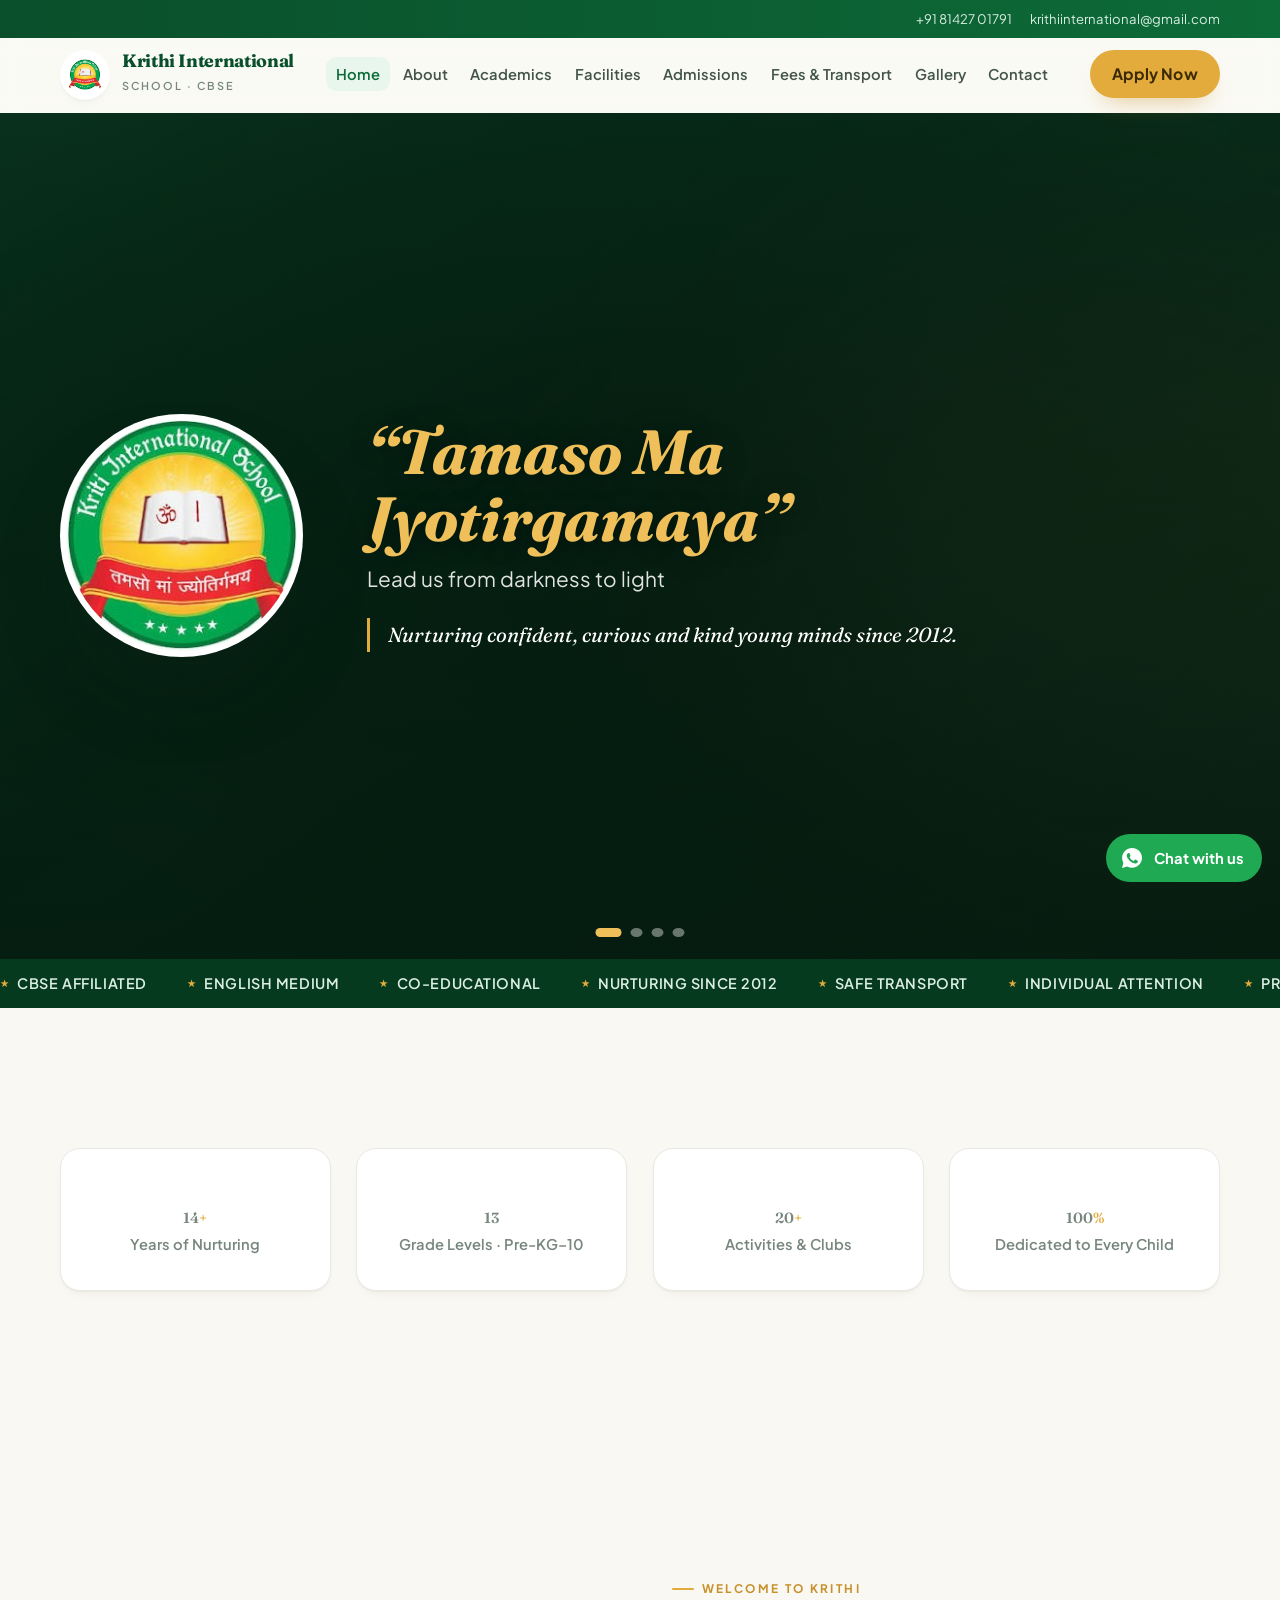
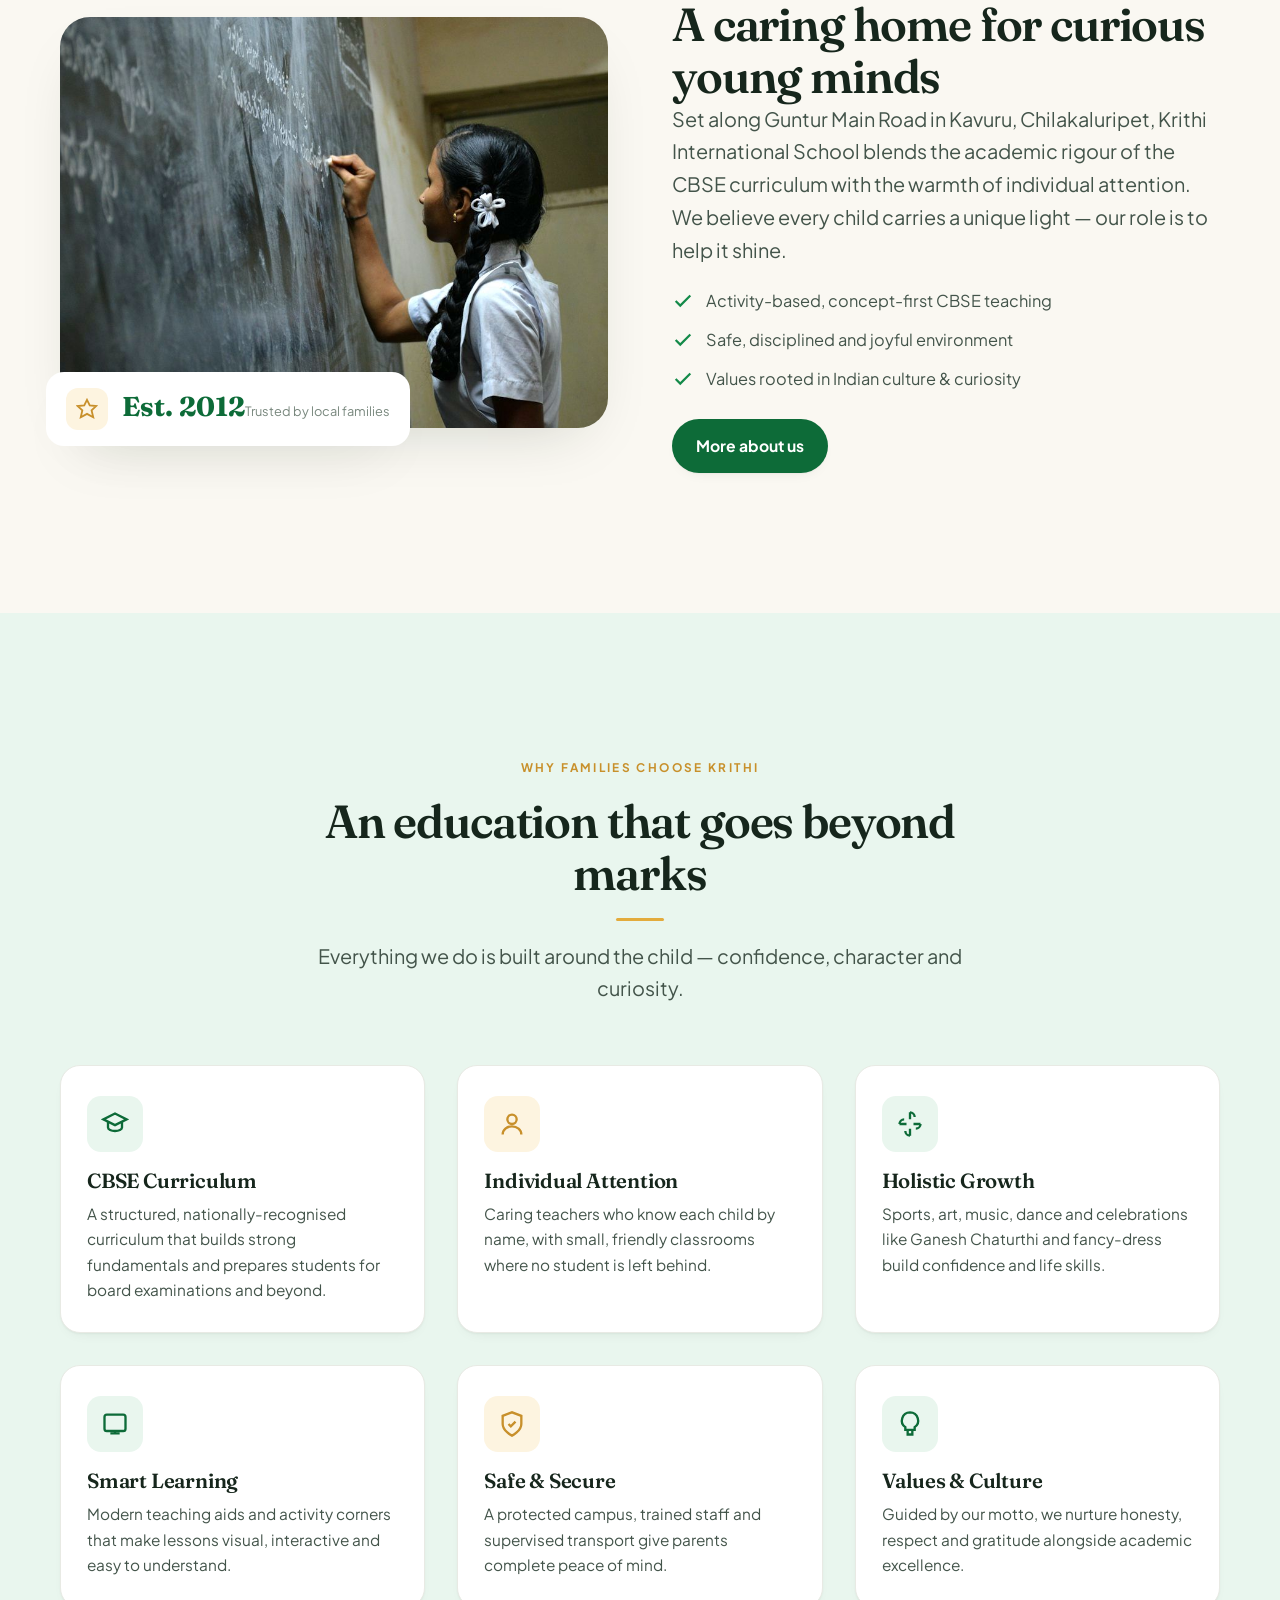
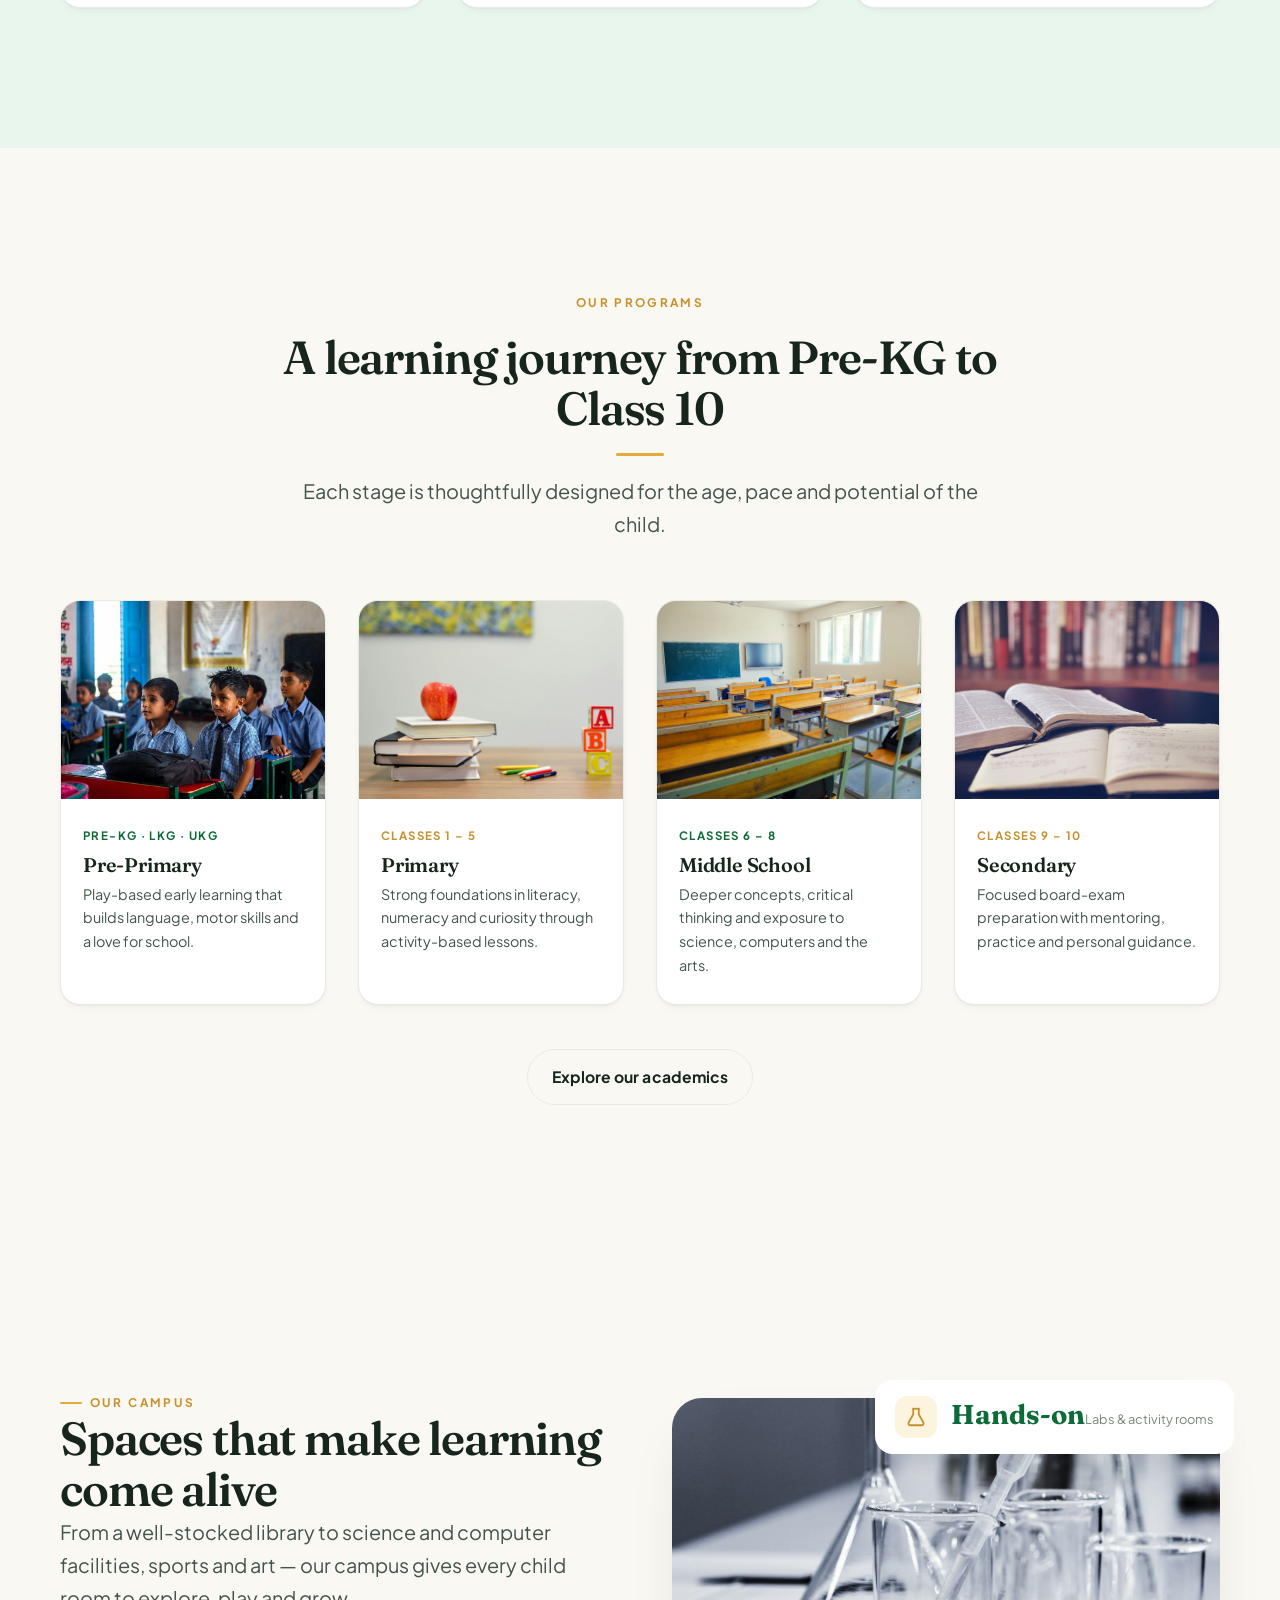
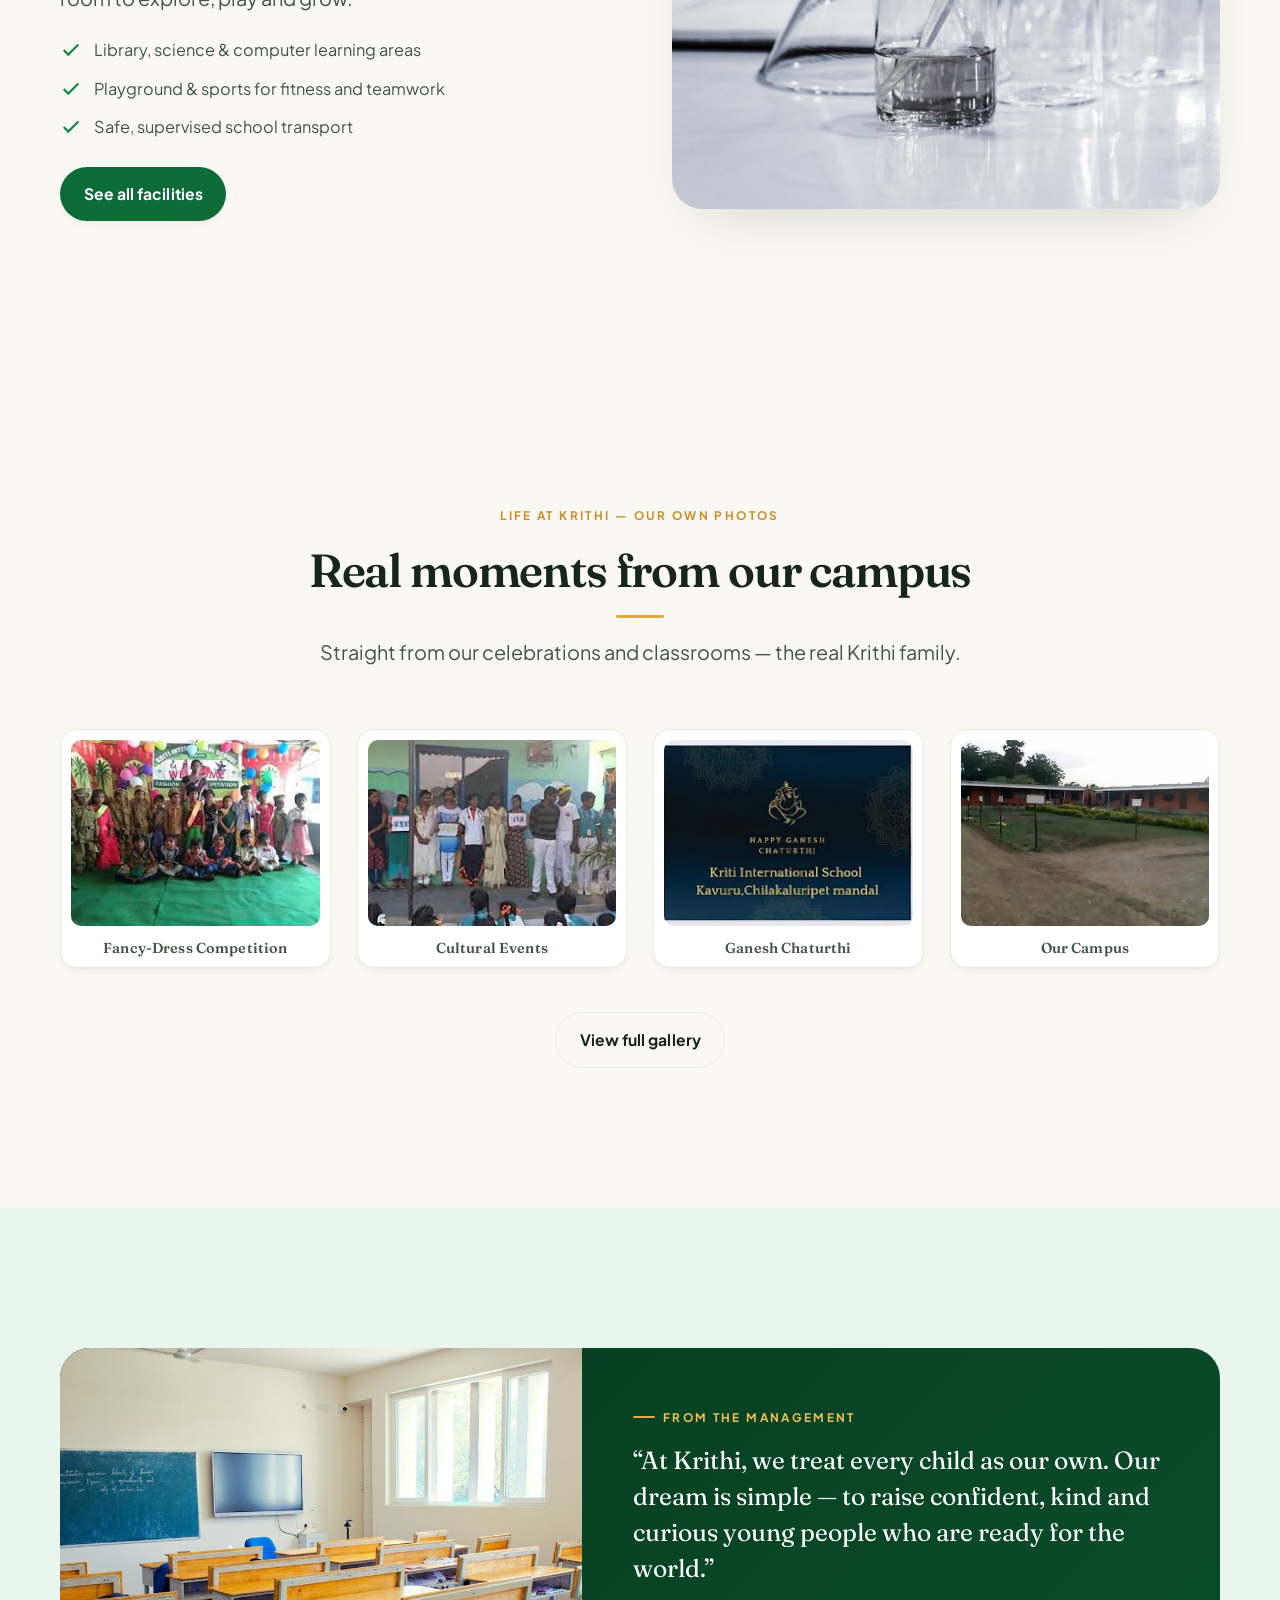
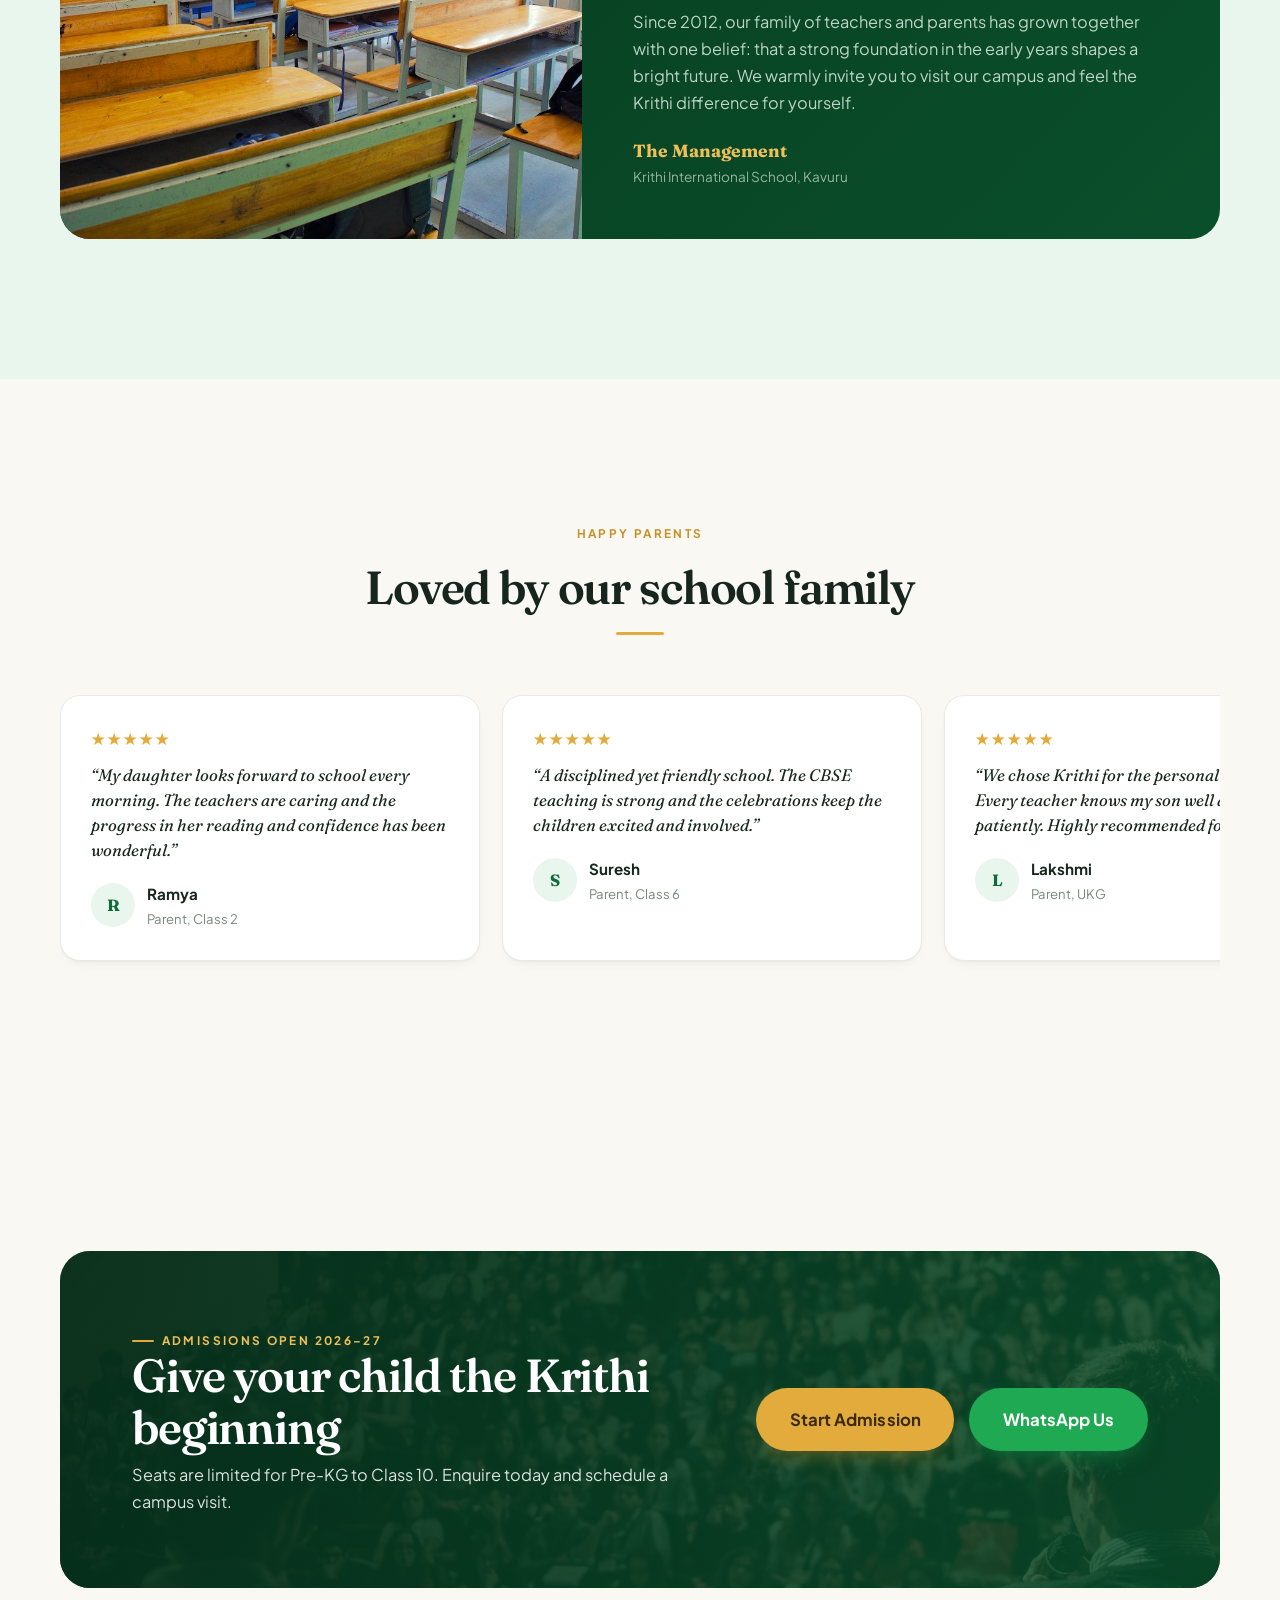
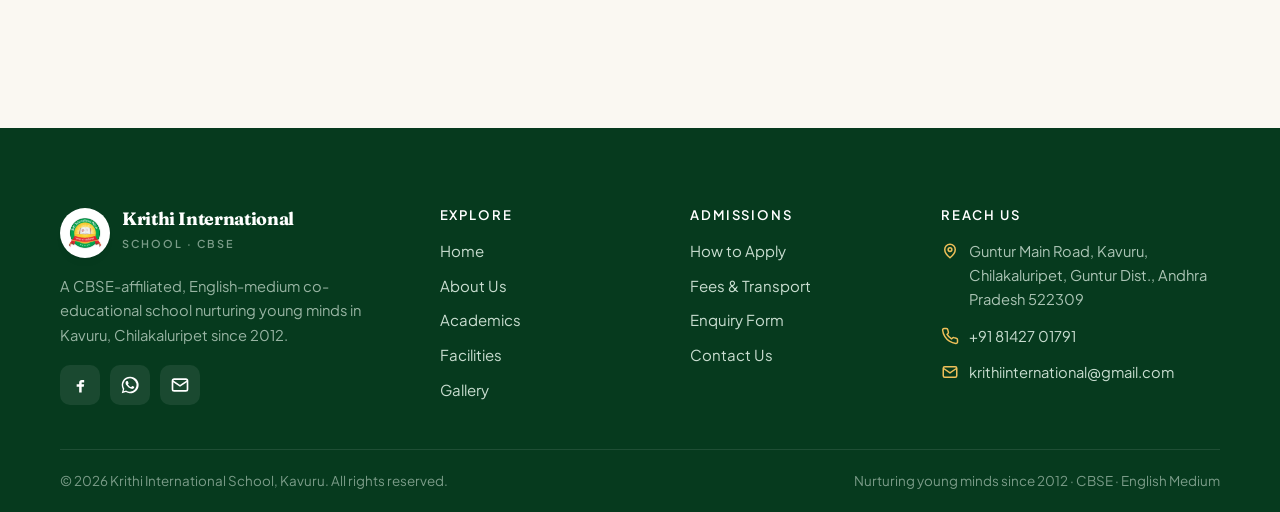
==== index.html @ badfaa2f "Slide 1 brand layout (logo left + motto + quote); fix book motto, slide 4 - Slide 1 is now a real re" ====
<!doctype html>
<html lang="en">
<head>
<meta charset="utf-8">
<meta name="viewport" content="width=device-width, initial-scale=1">
<title>Krithi International School | CBSE School in Chilakaluripet, Guntur</title>
<meta name="description" content="Krithi International School, Kavuru, Chilakaluripet — a CBSE-affiliated, English-medium co-educational school in Guntur district, Andhra Pradesh. Nurturing young minds since 2012. Admissions open.">
<meta name="theme-color" content="#0d6b38">
<meta property="og:title" content="Krithi International School — CBSE School, Chilakaluripet">
<meta property="og:description" content="English-medium, co-educational CBSE school nurturing young minds since 2012. Admissions open for Pre-KG to Class 10.">
<meta property="og:type" content="website">
<link rel="icon" href="assets/img/real/logo.jpg">
<link rel="apple-touch-icon" href="assets/img/real/logo.jpg">
<link rel="preconnect" href="https://fonts.googleapis.com">
<link rel="preconnect" href="https://fonts.gstatic.com" crossorigin>
<link href="https://fonts.googleapis.com/css2?family=Fraunces:ital,opsz,wght@0,9..144,400..700;1,9..144,400..600&family=Plus+Jakarta+Sans:wght@400;500;600;700;800&display=swap" rel="stylesheet">
<link rel="stylesheet" href="assets/css/style.css">
</head>
<body>

<!-- ===== Announcement bar ===== -->
<div class="topbar">
  <div class="container">
    <div class="ticker"><div class="ticker__track">
      <span><b>Admissions Open 2026–27</b> — Pre-KG to Class 10 · Limited seats</span>
      <span>Guntur Main Road, Kavuru, Chilakaluripet, Guntur District, A.P.</span>
      <span><b>CBSE Affiliated</b> · English Medium · Co-educational</span>
      <span>Nurturing young minds since 2012</span>
    </div></div>
    <div class="topbar__contact">
      <a href="tel:+918142701791">+91 81427 01791</a>
      <a href="mailto:krithiinternational@gmail.com">krithiinternational@gmail.com</a>
    </div>
  </div>
</div>

<!-- ===== Header ===== -->
<header class="site-header">
  <nav class="nav container" aria-label="Main">
    <a class="brand" href="index.html">
      <img src="assets/img/real/logo.jpg" alt="Krithi International School logo" width="50" height="50">
      <span class="brand__text">
        <strong>Krithi International</strong>
        <span>School · CBSE</span>
      </span>
    </a>
    <ul class="nav__links">
      <li><a href="index.html" class="active">Home</a></li>
      <li><a href="pages/about.html">About</a></li>
      <li><a href="pages/academics.html">Academics</a></li>
      <li><a href="pages/facilities.html">Facilities</a></li>
      <li><a href="pages/admissions.html">Admissions</a></li>
      <li><a href="pages/fees-transport.html">Fees &amp; Transport</a></li>
      <li><a href="pages/gallery.html">Gallery</a></li>
      <li><a href="pages/contact.html">Contact</a></li>
    </ul>
    <div class="nav__cta">
      <a class="btn btn--gold btn--enquire-desktop" href="pages/admissions.html">Apply Now</a>
      <button class="nav__toggle" aria-label="Open menu" aria-expanded="false"><span></span></button>
    </div>
  </nav>
  <div class="nav-backdrop"></div>
</header>

<!-- ===== Hero (dynamic sliding photo background) ===== -->
<section class="hero5">
  <div class="hero5__slides" aria-hidden="true">
    <div class="hero__slide is-active" style="background-image:url('assets/img/stock/slide-logo.jpg')"></div>
    <div class="hero__slide" style="background-image:url('assets/img/stock/class-session.jpg')"></div>
    <div class="hero__slide" style="background-image:url('assets/img/stock/book-logo.jpg')"></div>
    <div class="hero__slide" style="background-image:url('assets/img/stock/indian-primary-girl.jpg')"></div>
  </div>
  <div class="hero5__brand">
    <div class="container hero5__brandinner">
      <img class="hero5__brandlogo" src="assets/img/real/logo-square.jpg" alt="Krithi International School logo">
      <div class="hero5__brandtext">
        <b>“Tamaso Ma Jyotirgamaya”</b>
        <span>Lead us from darkness to light</span>
        <p>Nurturing confident, curious and kind young minds since 2012.</p>
      </div>
    </div>
  </div>
  <div class="container">
    <div class="hero5__inner">
      <div class="hero5__copy">
        <div class="hero5__lockup">
          <img class="hero5__logo" src="assets/img/real/logo.jpg" alt="Krithi International School logo" width="52" height="52">
          <div class="hero5__lockup-txt">
            <b>“Tamaso Ma Jyotirgamaya”</b>
            <span>Lead us from darkness to light</span>
          </div>
        </div>
        <h1>Where every child learns to <em>shine</em></h1>
        <p class="lead2">A nurturing, values-driven CBSE school for the young learners of Chilakaluripet &amp; Guntur — from Pre-KG to Class 10.</p>
        <div class="btn-row">
          <a class="btn btn--gold btn--lg" href="pages/admissions.html">Apply for Admission</a>
          <a class="btn btn--wa btn--lg" href="https://wa.me/918142701791?text=Hello%20Krithi%20International%20School%2C%20I%20would%20like%20admission%20details." target="_blank" rel="noopener">WhatsApp Us</a>
        </div>
        <div class="hero2__chips">
          <span>Pre-KG to Class 10</span>
          <span>Safe Transport</span>
          <span>Individual Attention</span>
        </div>
      </div>
    </div>
  </div>
  <div class="hero__dots" aria-hidden="true"></div>
</section>

<!-- ===== Highlights marquee ===== -->
<div class="marquee" aria-hidden="true">
  <div class="marquee__track">
    <span><span class="star">★</span> CBSE Affiliated</span>
    <span><span class="star">★</span> English Medium</span>
    <span><span class="star">★</span> Co-educational</span>
    <span><span class="star">★</span> Nurturing Since 2012</span>
    <span><span class="star">★</span> Safe Transport</span>
    <span><span class="star">★</span> Individual Attention</span>
    <span><span class="star">★</span> Pre-KG to Class 10</span>
    <span><span class="star">★</span> CBSE Affiliated</span>
    <span><span class="star">★</span> English Medium</span>
    <span><span class="star">★</span> Co-educational</span>
    <span><span class="star">★</span> Nurturing Since 2012</span>
    <span><span class="star">★</span> Safe Transport</span>
    <span><span class="star">★</span> Individual Attention</span>
    <span><span class="star">★</span> Pre-KG to Class 10</span>
  </div>
</div>

<!-- ===== Stats ===== -->
<section class="section section--tight bg-cream">
  <div class="container">
    <div class="stats">
      <div class="stat reveal"><b><span data-count="14">0</span><span class="suffix">+</span></b><span>Years of Nurturing</span></div>
      <div class="stat reveal d1"><b><span data-count="13">0</span></b><span>Grade Levels · Pre-KG–10</span></div>
      <div class="stat reveal d2"><b><span data-count="20">0</span><span class="suffix">+</span></b><span>Activities &amp; Clubs</span></div>
      <div class="stat reveal d3"><b><span data-count="100">0</span><span class="suffix">%</span></b><span>Dedicated to Every Child</span></div>
    </div>
  </div>
</section>

<!-- ===== About preview ===== -->
<section class="section" id="about">
  <div class="container">
    <div class="split">
      <div class="split__media reveal">
        <img src="assets/img/stock/kid-learning.jpg" alt="A young student focused on learning at Krithi International School" loading="lazy">
        <div class="split__badge bl">
          <div class="ico"><svg viewBox="0 0 24 24" fill="none" stroke="currentColor" stroke-width="2" width="22" height="22"><path d="m12 2 3 6 7 .8-5 4.7L18.8 21 12 17.3 5.2 21 6.9 13.5l-5-4.7L9 8z"/></svg></div>
          <div><b>Est. 2012</b><span>Trusted by local families</span></div>
        </div>
      </div>
      <div class="split__content reveal d1">
        <span class="eyebrow">Welcome to Krithi</span>
        <h2>A caring home for curious young minds</h2>
        <p class="lead">Set along Guntur Main Road in Kavuru, Chilakaluripet, Krithi International School blends the academic rigour of the CBSE curriculum with the warmth of individual attention. We believe every child carries a unique light — our role is to help it shine.</p>
        <ul class="tick-list">
          <li><svg viewBox="0 0 24 24" fill="none" stroke="currentColor" stroke-width="2.4"><path d="m20 6-11 11-5-5"/></svg> Activity-based, concept-first CBSE teaching</li>
          <li><svg viewBox="0 0 24 24" fill="none" stroke="currentColor" stroke-width="2.4"><path d="m20 6-11 11-5-5"/></svg> Safe, disciplined and joyful environment</li>
          <li><svg viewBox="0 0 24 24" fill="none" stroke="currentColor" stroke-width="2.4"><path d="m20 6-11 11-5-5"/></svg> Values rooted in Indian culture &amp; curiosity</li>
        </ul>
        <div class="btn-row mt-m"><a class="btn" href="pages/about.html">More about us</a></div>
      </div>
    </div>
  </div>
</section>

<!-- ===== Why Krithi (features) ===== -->
<section class="section bg-green-soft">
  <div class="container">
    <div class="section-head center reveal">
      <span class="eyebrow">Why Families Choose Krithi</span>
      <h2>An education that goes beyond marks</h2>
      <p class="lead">Everything we do is built around the child — confidence, character and curiosity.</p>
    </div>
    <div class="grid features">
      <article class="feature reveal">
        <div class="feature__icon"><svg viewBox="0 0 24 24" fill="none" stroke="currentColor" stroke-width="2"><path d="M12 3 2 8l10 5 10-5-10-5z"/><path d="M6 10v5c0 1.7 2.7 3 6 3s6-1.3 6-3v-5"/></svg></div>
        <h3>CBSE Curriculum</h3>
        <p>A structured, nationally-recognised curriculum that builds strong fundamentals and prepares students for board examinations and beyond.</p>
      </article>
      <article class="feature reveal d1">
        <div class="feature__icon"><svg viewBox="0 0 24 24" fill="none" stroke="currentColor" stroke-width="2"><circle cx="12" cy="8" r="4"/><path d="M4 21c0-4 3.6-7 8-7s8 3 8 7"/></svg></div>
        <h3>Individual Attention</h3>
        <p>Caring teachers who know each child by name, with small, friendly classrooms where no student is left behind.</p>
      </article>
      <article class="feature reveal d2">
        <div class="feature__icon"><svg viewBox="0 0 24 24" fill="none" stroke="currentColor" stroke-width="2"><path d="M12 2v6M12 2a4 4 0 014 4M3 12h6M3 12a4 4 0 014-4M21 12h-6M21 12a4 4 0 01-4 4M12 22v-6M12 22a4 4 0 01-4-4"/></svg></div>
        <h3>Holistic Growth</h3>
        <p>Sports, art, music, dance and celebrations like Ganesh Chaturthi and fancy-dress build confidence and life skills.</p>
      </article>
      <article class="feature reveal">
        <div class="feature__icon"><svg viewBox="0 0 24 24" fill="none" stroke="currentColor" stroke-width="2"><rect x="3" y="4" width="18" height="14" rx="2"/><path d="M8 20h8M12 18v2"/></svg></div>
        <h3>Smart Learning</h3>
        <p>Modern teaching aids and activity corners that make lessons visual, interactive and easy to understand.</p>
      </article>
      <article class="feature reveal d1">
        <div class="feature__icon"><svg viewBox="0 0 24 24" fill="none" stroke="currentColor" stroke-width="2"><path d="M12 22s8-4 8-10V5l-8-3-8 3v7c0 6 8 10 8 10z"/><path d="m9 12 2 2 4-4"/></svg></div>
        <h3>Safe &amp; Secure</h3>
        <p>A protected campus, trained staff and supervised transport give parents complete peace of mind.</p>
      </article>
      <article class="feature reveal d2">
        <div class="feature__icon"><svg viewBox="0 0 24 24" fill="none" stroke="currentColor" stroke-width="2"><path d="M12 2a7 7 0 00-4 12.7V17h8v-2.3A7 7 0 0012 2zM9 21h6M10 17v4M14 17v4"/></svg></div>
        <h3>Values &amp; Culture</h3>
        <p>Guided by our motto, we nurture honesty, respect and gratitude alongside academic excellence.</p>
      </article>
    </div>
  </div>
</section>

<!-- ===== Programs ===== -->
<section class="section">
  <div class="container">
    <div class="section-head center reveal">
      <span class="eyebrow">Our Programs</span>
      <h2>A learning journey from Pre-KG to Class 10</h2>
      <p class="lead">Each stage is thoughtfully designed for the age, pace and potential of the child.</p>
    </div>
    <div class="grid programs">
      <article class="program reveal">
        <div class="program__img"><img src="assets/img/stock/happy-child.jpg" alt="Young students of Krithi in uniform" loading="lazy"></div>
        <div class="program__body"><span class="program__tag">Pre-KG · LKG · UKG</span><h3>Pre-Primary</h3><p>Play-based early learning that builds language, motor skills and a love for school.</p></div>
      </article>
      <article class="program reveal d1">
        <div class="program__img"><img src="assets/img/stock/school-supplies.jpg" alt="Books, pencils and ABC blocks" loading="lazy"></div>
        <div class="program__body"><span class="program__tag">Classes 1 – 5</span><h3>Primary</h3><p>Strong foundations in literacy, numeracy and curiosity through activity-based lessons.</p></div>
      </article>
      <article class="program reveal d2">
        <div class="program__img"><img src="assets/img/stock/class-session.jpg" alt="Students in an engaged classroom" loading="lazy"></div>
        <div class="program__body"><span class="program__tag">Classes 6 – 8</span><h3>Middle School</h3><p>Deeper concepts, critical thinking and exposure to science, computers and the arts.</p></div>
      </article>
      <article class="program reveal d3">
        <div class="program__img"><img src="assets/img/stock/study.jpg" alt="Open books and study notes" loading="lazy"></div>
        <div class="program__body"><span class="program__tag">Classes 9 – 10</span><h3>Secondary</h3><p>Focused board-exam preparation with mentoring, practice and personal guidance.</p></div>
      </article>
    </div>
    <div class="center mt-l reveal"><a class="btn btn--ghost" href="pages/academics.html">Explore our academics</a></div>
  </div>
</section>

<!-- ===== Facilities split ===== -->
<section class="section bg-cream">
  <div class="container">
    <div class="split split--rev">
      <div class="split__media reveal">
        <img src="assets/img/stock/science.jpg" alt="Science laboratory glassware" loading="lazy">
        <div class="split__badge tr">
          <div class="ico"><svg viewBox="0 0 24 24" fill="none" stroke="currentColor" stroke-width="2" width="22" height="22"><path d="M9 3v6l-5 9a2 2 0 002 3h12a2 2 0 002-3l-5-9V3"/><path d="M8 3h8"/></svg></div>
          <div><b>Hands-on</b><span>Labs &amp; activity rooms</span></div>
        </div>
      </div>
      <div class="split__content reveal d1">
        <span class="eyebrow">Our Campus</span>
        <h2>Spaces that make learning come alive</h2>
        <p class="lead">From a well-stocked library to science and computer facilities, sports and art — our campus gives every child room to explore, play and grow.</p>
        <ul class="tick-list">
          <li><svg viewBox="0 0 24 24" fill="none" stroke="currentColor" stroke-width="2.4"><path d="m20 6-11 11-5-5"/></svg> Library, science &amp; computer learning areas</li>
          <li><svg viewBox="0 0 24 24" fill="none" stroke="currentColor" stroke-width="2.4"><path d="m20 6-11 11-5-5"/></svg> Playground &amp; sports for fitness and teamwork</li>
          <li><svg viewBox="0 0 24 24" fill="none" stroke="currentColor" stroke-width="2.4"><path d="m20 6-11 11-5-5"/></svg> Safe, supervised school transport</li>
        </ul>
        <div class="btn-row mt-m"><a class="btn" href="pages/facilities.html">See all facilities</a></div>
      </div>
    </div>
  </div>
</section>

<!-- ===== Gallery preview ===== -->
<section class="section" data-lightbox>
  <div class="container">
    <div class="section-head center reveal">
      <span class="eyebrow">Life at Krithi — Our Own Photos</span>
      <h2>Real moments from our campus</h2>
      <p class="lead">Straight from our celebrations and classrooms — the real Krithi family.</p>
    </div>
    <div class="memories reveal">
      <figure class="memory"><img src="assets/img/real/fancydress.jpg" alt="Fancy-dress and fashion competition at Krithi International School" loading="lazy"><figcaption>Fancy-Dress Competition</figcaption></figure>
      <figure class="memory"><img src="assets/img/real/stage.jpg" alt="Students on stage at a Krithi school event" loading="lazy"><figcaption>Cultural Events</figcaption></figure>
      <figure class="memory"><img src="assets/img/real/ganesh.jpg" alt="Ganesh Chaturthi celebration at Krithi" loading="lazy"><figcaption>Ganesh Chaturthi</figcaption></figure>
      <figure class="memory"><img src="assets/img/real/campus.jpg" alt="Krithi International School campus" loading="lazy"><figcaption>Our Campus</figcaption></figure>
    </div>
    <div class="center mt-l reveal"><a class="btn btn--ghost" href="pages/gallery.html">View full gallery</a></div>
  </div>
</section>

<!-- ===== Director message ===== -->
<section class="section bg-green-soft">
  <div class="container">
    <div class="message reveal">
      <div class="message__media"><img src="assets/img/stock/teacher.jpg" alt="A member of the Krithi teaching team" loading="lazy"></div>
      <div class="message__body">
        <span class="eyebrow">From the Management</span>
        <blockquote>“At Krithi, we treat every child as our own. Our dream is simple — to raise confident, kind and curious young people who are ready for the world.”</blockquote>
        <p>Since 2012, our family of teachers and parents has grown together with one belief: that a strong foundation in the early years shapes a bright future. We warmly invite you to visit our campus and feel the Krithi difference for yourself.</p>
        <div class="message__sign">
          <b>The Management</b>
          <span>Krithi International School, Kavuru</span>
        </div>
      </div>
    </div>
  </div>
</section>

<!-- ===== Testimonials (SAMPLE — replace with real parent reviews) ===== -->
<section class="section">
  <div class="container">
    <div class="section-head center reveal">
      <span class="eyebrow">Happy Parents</span>
      <h2>Loved by our school family</h2>
    </div>
    <div class="testi-track reveal">
      <article class="testi">
        <div class="testi__stars">★★★★★</div>
        <p>“My daughter looks forward to school every morning. The teachers are caring and the progress in her reading and confidence has been wonderful.”</p>
        <div class="testi__who"><div class="av">R</div><div><b>Ramya</b><span>Parent, Class 2</span></div></div>
      </article>
      <article class="testi">
        <div class="testi__stars">★★★★★</div>
        <p>“A disciplined yet friendly school. The CBSE teaching is strong and the celebrations keep the children excited and involved.”</p>
        <div class="testi__who"><div class="av">S</div><div><b>Suresh</b><span>Parent, Class 6</span></div></div>
      </article>
      <article class="testi">
        <div class="testi__stars">★★★★★</div>
        <p>“We chose Krithi for the personal attention. Every teacher knows my son well and guides him patiently. Highly recommended for little ones.”</p>
        <div class="testi__who"><div class="av">L</div><div><b>Lakshmi</b><span>Parent, UKG</span></div></div>
      </article>
    </div>
  </div>
</section>

<!-- ===== CTA band ===== -->
<section class="section">
  <div class="container">
    <div class="cta-band reveal">
      <img src="assets/img/stock/assembly.jpg" alt="School assembly" loading="lazy">
      <div class="cta-band__inner">
        <div>
          <span class="eyebrow" style="color:var(--gold-400)">Admissions Open 2026–27</span>
          <h2>Give your child the Krithi beginning</h2>
          <p>Seats are limited for Pre-KG to Class 10. Enquire today and schedule a campus visit.</p>
        </div>
        <div class="btn-row">
          <a class="btn btn--gold btn--lg" href="pages/admissions.html">Start Admission</a>
          <a class="btn btn--wa btn--lg" href="https://wa.me/918142701791?text=Hello%20Krithi%20International%20School%2C%20I%20would%20like%20admission%20details." target="_blank" rel="noopener">WhatsApp Us</a>
        </div>
      </div>
    </div>
  </div>
</section>

<!-- ===== Footer ===== -->
<footer class="footer">
  <div class="container">
    <div class="footer__grid">
      <div class="footer__brand">
        <a class="brand" href="index.html">
          <img src="assets/img/real/logo.jpg" alt="Krithi International School logo" width="50" height="50">
          <span class="brand__text"><strong>Krithi International</strong><span>School · CBSE</span></span>
        </a>
        <p>A CBSE-affiliated, English-medium co-educational school nurturing young minds in Kavuru, Chilakaluripet since 2012.</p>
        <div class="socials">
          <a href="https://www.facebook.com/" target="_blank" rel="noopener" aria-label="Facebook"><svg viewBox="0 0 24 24" fill="currentColor"><path d="M14 9h3V6h-3c-1.7 0-3 1.3-3 3v2H8v3h3v7h3v-7h2.5l.5-3H14V9z"/></svg></a>
          <a href="https://wa.me/918142701791" target="_blank" rel="noopener" aria-label="WhatsApp"><svg viewBox="0 0 24 24" fill="currentColor"><path d="M12 2a10 10 0 00-8.6 15l-1.3 4.8 5-1.3A10 10 0 1012 2zm0 18a8 8 0 01-4.3-1.2l-.3-.2-3 .8.8-2.9-.2-.3A8 8 0 1112 20zm4.6-5.9c-.3-.1-1.5-.7-1.7-.8-.2-.1-.4-.1-.6.1-.2.3-.6.8-.8 1-.1.1-.3.2-.5.1-.3-.1-1.1-.4-2-1.3-.8-.7-1.3-1.5-1.4-1.8-.2-.3 0-.4.1-.5l.4-.5c.1-.2.2-.3.2-.5s0-.4-.1-.5c-.1-.1-.6-1.4-.8-1.9-.2-.5-.4-.4-.6-.4h-.5c-.2 0-.5.1-.7.3-.3.3-.9.9-.9 2.1s.9 2.4 1 2.6c.1.2 1.8 2.8 4.4 3.9.6.3 1.1.4 1.5.5.6.2 1.2.2 1.6.1.5-.1 1.5-.6 1.7-1.2.2-.6.2-1.1.1-1.2-.1-.1-.2-.2-.5-.3z"/></svg></a>
          <a href="mailto:krithiinternational@gmail.com" aria-label="Email"><svg viewBox="0 0 24 24" fill="none" stroke="currentColor" stroke-width="2"><rect x="3" y="5" width="18" height="14" rx="2"/><path d="m3 7 9 6 9-6"/></svg></a>
        </div>
      </div>
      <div>
        <h4>Explore</h4>
        <div class="footer__links">
          <a href="index.html">Home</a>
          <a href="pages/about.html">About Us</a>
          <a href="pages/academics.html">Academics</a>
          <a href="pages/facilities.html">Facilities</a>
          <a href="pages/gallery.html">Gallery</a>
        </div>
      </div>
      <div>
        <h4>Admissions</h4>
        <div class="footer__links">
          <a href="pages/admissions.html">How to Apply</a>
          <a href="pages/fees-transport.html">Fees &amp; Transport</a>
          <a href="pages/admissions.html#enquiry">Enquiry Form</a>
          <a href="pages/contact.html">Contact Us</a>
        </div>
      </div>
      <div>
        <h4>Reach Us</h4>
        <ul class="footer__contact">
          <li><svg viewBox="0 0 24 24" fill="none" stroke="currentColor" stroke-width="2"><path d="M12 21s-7-5.5-7-11a7 7 0 0114 0c0 5.5-7 11-7 11z"/><circle cx="12" cy="10" r="2.5"/></svg> Guntur Main Road, Kavuru, Chilakaluripet, Guntur Dist., Andhra Pradesh 522309</li>
          <li><svg viewBox="0 0 24 24" fill="none" stroke="currentColor" stroke-width="2"><path d="M22 16.9v3a2 2 0 01-2.2 2 19.8 19.8 0 01-8.6-3 19.5 19.5 0 01-6-6 19.8 19.8 0 01-3-8.6A2 2 0 014.1 2h3a2 2 0 012 1.7c.1 1 .4 1.9.7 2.8a2 2 0 01-.5 2.1L8.1 9.9a16 16 0 006 6l1.3-1.3a2 2 0 012.1-.4c.9.3 1.8.6 2.8.7a2 2 0 011.7 2z"/></svg> <a href="tel:+918142701791">+91 81427 01791</a></li>
          <li><svg viewBox="0 0 24 24" fill="none" stroke="currentColor" stroke-width="2"><rect x="3" y="5" width="18" height="14" rx="2"/><path d="m3 7 9 6 9-6"/></svg> <a href="mailto:krithiinternational@gmail.com">krithiinternational@gmail.com</a></li>
        </ul>
      </div>
    </div>
    <div class="footer__bottom">
      <span>© <span id="year">2026</span> Krithi International School, Kavuru. All rights reserved.</span>
      <span>Nurturing young minds since 2012 · CBSE · English Medium</span>
    </div>
  </div>
</footer>

<!-- Floating WhatsApp -->
<a class="fab" href="https://wa.me/918142701791?text=Hello%20Krithi%20International%20School%2C%20I%20would%20like%20admission%20details." target="_blank" rel="noopener" aria-label="Chat on WhatsApp">
  <svg viewBox="0 0 24 24" fill="currentColor"><path d="M12.04 2c-5.5 0-9.96 4.46-9.96 9.96 0 1.76.46 3.45 1.33 4.95L2 22l5.25-1.38c1.45.79 3.08 1.21 4.79 1.21 5.5 0 9.96-4.46 9.96-9.96S17.54 2 12.04 2zm5.8 14.06c-.24.68-1.42 1.3-1.95 1.34-.5.05-.98.23-3.3-.69-2.78-1.1-4.55-3.95-4.69-4.14-.14-.18-1.13-1.5-1.13-2.86 0-1.36.71-2.03.97-2.31.24-.26.53-.32.71-.32.18 0 .35 0 .51.01.16.01.38-.06.6.46.24.56.79 1.93.86 2.07.07.14.11.3.02.48-.09.18-.14.3-.27.46-.14.16-.29.36-.41.48-.14.14-.28.29-.12.56.16.27.72 1.18 1.54 1.91 1.06.95 1.95 1.24 2.22 1.38.27.14.43.12.59-.07.16-.18.68-.79.86-1.06.18-.27.36-.23.6-.14.24.09 1.55.73 1.82.86.27.14.45.21.51.32.07.11.07.64-.17 1.32z"/></svg>
  <span class="fab__label">Chat with us</span>
</a>

<!-- Lightbox -->
<div class="lightbox" id="lightbox">
  <button class="lightbox__close" aria-label="Close">&times;</button>
  <button class="lightbox__nav prev" aria-label="Previous">&#8249;</button>
  <img src="" alt="Gallery image enlarged">
  <button class="lightbox__nav next" aria-label="Next">&#8250;</button>
</div>

<script src="assets/js/main.js" defer></script>
</body>
</html>
---- assets/css/style.css ----
/* ============================================================
   Krithi International School — Design System
   Premium, warm, trustworthy. Brand: green / gold / red.
   ============================================================ */

/* ---------- Design Tokens ---------- */
:root {
  /* Brand */
  --green-900: #063a1e;
  --green-800: #0a4f2b;
  --green-700: #0d6b38;   /* primary */
  --green-600: #138a49;
  --green-500: #1aa85b;
  --green-050: #e9f6ee;

  --gold-600: #c8902b;
  --gold-500: #e3ab3c;    /* accent */
  --gold-400: #efc05a;
  --gold-050: #fdf4e0;

  --red-600:  #c62f27;
  --red-500:  #e03b30;

  /* Neutrals */
  --ink:      #152018;
  --ink-soft: #3c4a41;
  --muted:    #6a7a70;
  --line:     #e6e9e4;
  --cream:    #faf8f2;
  --paper:    #ffffff;
  --paper-2:  #f6f4ec;

  /* Effects */
  --shadow-sm: 0 1px 3px rgba(9, 40, 22, .06), 0 1px 2px rgba(9, 40, 22, .04);
  --shadow:    0 10px 30px -12px rgba(9, 40, 22, .18);
  --shadow-lg: 0 30px 60px -20px rgba(9, 40, 22, .28);
  --radius:    18px;
  --radius-sm: 12px;
  --radius-lg: 28px;
  --maxw: 1200px;
  --gutter: clamp(16px, 4vw, 40px);

  --serif: "Fraunces", Georgia, "Times New Roman", serif;
  --sans: "Plus Jakarta Sans", system-ui, -apple-system, Segoe UI, Roboto, sans-serif;
}

/* ---------- Reset ---------- */
*, *::before, *::after { box-sizing: border-box; }
* { margin: 0; }
html { scroll-behavior: smooth; -webkit-text-size-adjust: 100%; }
body {
  font-family: var(--sans);
  color: var(--ink);
  background: var(--cream);
  line-height: 1.65;
  font-size: 1.02rem;
  -webkit-font-smoothing: antialiased;
  overflow-x: hidden;
}
img, svg, video { display: block; max-width: 100%; height: auto; }
a { color: inherit; text-decoration: none; }
ul { list-style: none; padding: 0; }
button { font-family: inherit; cursor: pointer; border: none; background: none; }
input, textarea, select { font-family: inherit; font-size: 1rem; }

h1, h2, h3, h4 { font-family: var(--serif); font-weight: 600; line-height: 1.12; letter-spacing: -.01em; color: var(--ink); }
h1 { font-size: clamp(2.3rem, 5.2vw, 4rem); }
h2 { font-size: clamp(1.9rem, 4vw, 2.9rem); }
h3 { font-size: clamp(1.25rem, 2.3vw, 1.6rem); }
p  { color: var(--ink-soft); }

/* ---------- Layout helpers ---------- */
.container { width: 100%; max-width: var(--maxw); margin-inline: auto; padding-inline: var(--gutter); }
.section { padding: clamp(56px, 9vw, 110px) 0; }
.section--tight { padding: clamp(40px, 6vw, 72px) 0; }
.center { text-align: center; }
.grid { display: grid; gap: clamp(18px, 3vw, 32px); }

.eyebrow {
  display: inline-flex; align-items: center; gap: .55em;
  font-family: var(--sans); font-weight: 700; font-size: .78rem;
  letter-spacing: .16em; text-transform: uppercase;
  color: var(--green-700);
}
.eyebrow::before { content: ""; width: 26px; height: 2px; background: var(--gold-500); border-radius: 2px; }
.center .eyebrow::before { display: none; }

.lead { font-size: clamp(1.05rem, 1.6vw, 1.22rem); color: var(--ink-soft); max-width: 60ch; }
.center .lead { margin-inline: auto; }
.section-head { max-width: 720px; margin-bottom: clamp(28px, 4vw, 52px); }
.center.section-head { margin-inline: auto; }
.section-head h2 { margin: .35em 0 .4em; }

.text-gold { color: var(--gold-600); }
.text-green { color: var(--green-700); }
.serif-accent { font-family: var(--serif); font-style: italic; }

/* ---------- Buttons ---------- */
.btn {
  --_bg: var(--green-700); --_fg: #fff;
  display: inline-flex; align-items: center; justify-content: center; gap: .6em;
  padding: .9em 1.5em; border-radius: 999px;
  font-weight: 700; font-size: .98rem; letter-spacing: .01em;
  background: var(--_bg); color: var(--_fg);
  box-shadow: var(--shadow-sm);
  transition: transform .25s ease, box-shadow .25s ease, background .25s ease, color .25s;
  will-change: transform;
}
.btn:hover { transform: translateY(-3px); box-shadow: var(--shadow); }
.btn:active { transform: translateY(-1px); }
.btn--gold { --_bg: var(--gold-500); --_fg: #3a2a06; }
.btn--gold:hover { --_bg: var(--gold-400); }
.btn--ghost { --_bg: transparent; --_fg: var(--ink); border: 1.5px solid var(--line); box-shadow: none; }
.btn--ghost:hover { border-color: var(--green-600); color: var(--green-700); }
.btn--white { --_bg: #fff; --_fg: var(--green-800); }
.btn--wa { --_bg: #1ea952; --_fg: #fff; }
.btn--wa:hover { --_bg: #19963f; }
.btn--lg { padding: 1.05em 1.9em; font-size: 1.05rem; }
.btn-row { display: flex; flex-wrap: wrap; gap: 14px; }
.center .btn-row { justify-content: center; }

/* ---------- Top announcement bar ---------- */
.topbar {
  background: linear-gradient(90deg, var(--green-800), var(--green-700));
  color: #eafaf0; font-size: .86rem; overflow: hidden;
}
.topbar .container { display: flex; align-items: center; gap: 18px; padding-block: 8px; }
.ticker { flex: 1; overflow: hidden; white-space: nowrap; -webkit-mask-image: linear-gradient(90deg, transparent, #000 6%, #000 94%, transparent); mask-image: linear-gradient(90deg, transparent, #000 6%, #000 94%, transparent); }
.ticker__track { display: inline-flex; gap: 48px; padding-left: 100%; animation: ticker 26s linear infinite; }
.ticker__track span { display: inline-flex; align-items: center; gap: .5em; }
.ticker__track b { color: var(--gold-400); }
@keyframes ticker { to { transform: translateX(-100%); } }
.topbar__contact { display: flex; gap: 18px; white-space: nowrap; }
.topbar__contact a { display: inline-flex; align-items: center; gap: .4em; opacity: .92; }
.topbar__contact a:hover { color: var(--gold-400); }
@media (max-width: 760px) { .topbar__contact { display: none; } }

/* ---------- Header / Nav ---------- */
.site-header { position: sticky; top: 0; z-index: 100; background: rgba(255,255,255,.92); backdrop-filter: blur(10px); border-bottom: 1px solid transparent; transition: box-shadow .3s, border-color .3s, background .3s; }
.site-header.scrolled { box-shadow: var(--shadow-sm); border-color: var(--line); }
.nav { display: flex; align-items: center; justify-content: space-between; gap: 20px; padding-block: 12px; }
.brand { display: flex; align-items: center; gap: 12px; }
.brand img { width: 50px; height: 50px; border-radius: 50%; object-fit: cover; box-shadow: var(--shadow-sm); background:#fff; }
.brand__text strong { display: block; font-family: var(--serif); font-size: 1.12rem; line-height: 1.05; color: var(--green-800); }
.brand__text span { font-size: .68rem; letter-spacing: .18em; text-transform: uppercase; color: var(--muted); font-weight: 600; }

.nav__links { display: flex; align-items: center; gap: 4px; }
.nav__links a { padding: .55em .85em; border-radius: 10px; font-weight: 600; font-size: .95rem; color: var(--ink-soft); transition: color .2s, background .2s; }
.nav__links a:hover, .nav__links a.active { color: var(--green-700); background: var(--green-050); }
.nav__cta { display: flex; align-items: center; gap: 10px; }
.nav__toggle { display: none; width: 44px; height: 44px; border-radius: 10px; border: 1px solid var(--line); align-items: center; justify-content: center; }
.nav__toggle span, .nav__toggle span::before, .nav__toggle span::after { content: ""; display: block; width: 20px; height: 2px; background: var(--ink); border-radius: 2px; position: relative; transition: .3s; }
.nav__toggle span::before { position: absolute; top: -6px; }
.nav__toggle span::after  { position: absolute; top: 6px; }
body.nav-open .nav__toggle span { background: transparent; }
body.nav-open .nav__toggle span::before { top: 0; transform: rotate(45deg); }
body.nav-open .nav__toggle span::after  { top: 0; transform: rotate(-45deg); }

@media (max-width: 980px) {
  .nav__toggle { display: inline-flex; }
  .nav__links {
    position: fixed; inset: 0 0 0 auto; width: min(82vw, 340px);
    flex-direction: column; align-items: stretch; gap: 2px;
    background: #fff; padding: 92px 22px 28px; box-shadow: var(--shadow-lg);
    transform: translateX(110%); transition: transform .35s cubic-bezier(.4,0,.1,1);
    z-index: 95; overflow-y: auto;
  }
  body.nav-open .nav__links { transform: translateX(0); }
  .nav__links a { padding: .85em 1em; font-size: 1.05rem; border-radius: 12px; }
  .nav__cta .btn--enquire-desktop { display: none; }
  .nav-backdrop { position: fixed; inset: 0; background: rgba(10,30,18,.4); opacity: 0; visibility: hidden; transition: .3s; z-index: 90; }
  body.nav-open .nav-backdrop { opacity: 1; visibility: visible; }
}

/* ---------- Hero ---------- */
.hero { position: relative; color: #fff; overflow: hidden; isolation: isolate; }
.hero__slides { position: absolute; inset: 0; z-index: -2; }
.hero__slide { position: absolute; inset: 0; background-size: cover; background-position: center; opacity: 0; transform: scale(1.08); transition: opacity 1.4s ease, transform 7s linear; }
.hero__slide.is-active { opacity: 1; transform: scale(1); }
.hero::after { content: ""; position: absolute; inset: 0; z-index: -1;
  background:
    linear-gradient(104deg, rgba(6,47,27,.92) 0%, rgba(8,62,35,.78) 42%, rgba(6,47,27,.42) 100%),
    linear-gradient(0deg, rgba(4,30,17,.55), rgba(4,30,17,0) 45%);
}
.hero__inner { display: grid; grid-template-columns: 1.15fr .85fr; gap: 48px; align-items: center; min-height: min(86vh, 760px); padding-block: clamp(48px, 8vw, 96px); }
.hero__badge { display: inline-flex; align-items: center; gap: .6em; padding: .5em 1em; border-radius: 999px; background: rgba(255,255,255,.12); border: 1px solid rgba(255,255,255,.22); font-size: .82rem; font-weight: 600; letter-spacing: .04em; backdrop-filter: blur(4px); margin-bottom: 22px; }
.hero__badge .dot { width: 8px; height: 8px; border-radius: 50%; background: var(--gold-400); box-shadow: 0 0 0 0 rgba(239,192,90,.6); animation: pulse 2.2s infinite; }
@keyframes pulse { 0%{box-shadow:0 0 0 0 rgba(239,192,90,.55);} 70%{box-shadow:0 0 0 12px rgba(239,192,90,0);} 100%{box-shadow:0 0 0 0 rgba(239,192,90,0);} }
.hero h1 { color: #fff; margin-bottom: 20px; }
.hero h1 em { font-style: italic; color: var(--gold-400); }
.hero__lead { color: rgba(255,255,255,.9); font-size: clamp(1.05rem, 1.7vw, 1.25rem); max-width: 54ch; margin-bottom: 30px; }
.hero__motto { margin-top: 26px; padding-left: 18px; border-left: 3px solid var(--gold-500); }
.hero__motto b { font-family: var(--serif); font-style: italic; font-size: 1.15rem; color: #fff; }
.hero__motto span { display: block; font-size: .85rem; color: rgba(255,255,255,.72); letter-spacing: .02em; }

.hero__card { background: rgba(255,255,255,.1); border: 1px solid rgba(255,255,255,.2); border-radius: var(--radius-lg); padding: 26px; backdrop-filter: blur(10px); box-shadow: var(--shadow-lg); }
.hero__card h3 { color: #fff; font-size: 1.2rem; margin-bottom: 4px; }
.hero__card p { color: rgba(255,255,255,.78); font-size: .92rem; margin-bottom: 18px; }
.hero__facts { display: grid; grid-template-columns: 1fr 1fr; gap: 14px; }
.hero__fact { background: rgba(255,255,255,.08); border-radius: var(--radius-sm); padding: 14px 16px; border: 1px solid rgba(255,255,255,.12); }
.hero__fact b { font-family: var(--serif); font-size: 1.7rem; color: var(--gold-400); display: block; line-height: 1; }
.hero__fact span { font-size: .8rem; color: rgba(255,255,255,.82); }
.hero__dots { position: absolute; bottom: 22px; left: 50%; transform: translateX(-50%); display: flex; gap: 9px; z-index: 2; }
.hero__dots button { width: 9px; height: 9px; border-radius: 50%; background: rgba(255,255,255,.4); transition: .3s; }
.hero__dots button.is-active { background: var(--gold-400); width: 26px; border-radius: 6px; }

@media (max-width: 900px) {
  .hero__inner { grid-template-columns: 1fr; gap: 30px; min-height: unset; }
  .hero__card { display: none; }
}

/* ---------- Trust strip ---------- */
.trust { background: var(--green-900); color: #dff3e6; }
.trust .container { display: flex; flex-wrap: wrap; gap: 18px 40px; justify-content: space-between; align-items: center; padding-block: 20px; }
.trust__item { display: flex; align-items: center; gap: 12px; font-size: .95rem; font-weight: 600; }
.trust__item svg { width: 26px; height: 26px; color: var(--gold-400); flex: none; }
.trust__item span small { display: block; font-weight: 400; font-size: .78rem; color: rgba(223,243,230,.6); }

/* ---------- Stats / counters ---------- */
.stats { display: grid; grid-template-columns: repeat(4, 1fr); gap: clamp(14px,2vw,26px); }
.stat { text-align: center; padding: 26px 14px; background: var(--paper); border: 1px solid var(--line); border-radius: var(--radius); box-shadow: var(--shadow-sm); transition: transform .3s, box-shadow .3s; }
.stat:hover { transform: translateY(-5px); box-shadow: var(--shadow); }
.stat b { font-family: var(--serif); font-size: clamp(2.1rem, 4vw, 3rem); color: var(--green-700); line-height: 1; display: block; }
.stat b .suffix { color: var(--gold-500); }
.stat span { font-size: .92rem; color: var(--muted); font-weight: 600; }
@media (max-width: 620px){ .stats{ grid-template-columns: 1fr 1fr; } }

/* ---------- Feature cards ---------- */
.features { grid-template-columns: repeat(3, 1fr); }
.feature { background: var(--paper); border: 1px solid var(--line); border-radius: var(--radius); padding: 30px 26px; box-shadow: var(--shadow-sm); transition: transform .3s, box-shadow .3s, border-color .3s; position: relative; overflow: hidden; }
.feature::before { content:""; position:absolute; left:0; top:0; height:4px; width:0; background: linear-gradient(90deg,var(--green-600),var(--gold-500)); transition: width .4s; }
.feature:hover { transform: translateY(-6px); box-shadow: var(--shadow); border-color: transparent; }
.feature:hover::before { width: 100%; }
.feature__icon { width: 56px; height: 56px; border-radius: 16px; display: grid; place-items: center; background: var(--green-050); color: var(--green-700); margin-bottom: 18px; }
.feature__icon svg { width: 28px; height: 28px; }
.feature h3 { margin-bottom: 8px; font-size: 1.28rem; }
.feature p { font-size: .96rem; }
@media (max-width: 860px){ .features{ grid-template-columns: 1fr; } }

/* ---------- Split / image+text ---------- */
.split { display: grid; grid-template-columns: 1fr 1fr; gap: clamp(28px, 5vw, 64px); align-items: center; }
.split--rev .split__media { order: 2; }
.split__media { position: relative; }
.split__media img { border-radius: var(--radius-lg); box-shadow: var(--shadow); width: 100%; aspect-ratio: 5/4; object-fit: cover; }
.split__badge { position: absolute; background: var(--paper); border-radius: var(--radius); box-shadow: var(--shadow); padding: 16px 20px; display: flex; align-items: center; gap: 14px; }
.split__badge.bl { left: -14px; bottom: -18px; }
.split__badge.tr { right: -14px; top: -18px; }
.split__badge b { font-family: var(--serif); font-size: 1.7rem; color: var(--green-700); line-height: 1; }
.split__badge span { font-size: .8rem; color: var(--muted); }
.split__badge .ico { width: 42px; height: 42px; border-radius: 12px; background: var(--gold-050); color: var(--gold-600); display: grid; place-items: center; }
.tick-list { margin-top: 22px; display: grid; gap: 12px; }
.tick-list li { display: flex; gap: 12px; align-items: flex-start; color: var(--ink-soft); }
.tick-list svg { width: 22px; height: 22px; color: var(--green-600); flex: none; margin-top: 2px; }
@media (max-width: 820px){
  .split{ grid-template-columns: 1fr; }
  .split--rev .split__media { order: 0; }
  .split__badge.bl{ left: 10px; bottom: 10px; } .split__badge.tr{ right: 10px; top: 10px; }
}

/* ---------- Programs ---------- */
.programs { grid-template-columns: repeat(4, 1fr); }
.program { border-radius: var(--radius); overflow: hidden; background: var(--paper); border: 1px solid var(--line); box-shadow: var(--shadow-sm); transition: transform .3s, box-shadow .3s; }
.program:hover { transform: translateY(-6px); box-shadow: var(--shadow); }
.program__img { aspect-ratio: 4/3; overflow: hidden; }
.program__img img { width: 100%; height: 100%; object-fit: cover; transition: transform .6s; }
.program:hover .program__img img { transform: scale(1.07); }
.program__body { padding: 20px 20px 24px; }
.program__tag { font-size: .72rem; font-weight: 700; letter-spacing: .12em; text-transform: uppercase; color: var(--gold-600); }
.program h3 { font-size: 1.22rem; margin: 6px 0 6px; }
.program p { font-size: .9rem; }
@media (max-width: 980px){ .programs{ grid-template-columns: 1fr 1fr; } }
@media (max-width: 520px){ .programs{ grid-template-columns: 1fr; } }

/* ---------- Gallery ---------- */
.gallery-grid { display: grid; grid-template-columns: repeat(4, 1fr); grid-auto-rows: 180px; gap: 14px; }
.gallery-grid figure { margin: 0; border-radius: var(--radius-sm); overflow: hidden; position: relative; cursor: pointer; box-shadow: var(--shadow-sm); }
.gallery-grid img { width: 100%; height: 100%; object-fit: cover; transition: transform .6s; }
.gallery-grid figure:hover img { transform: scale(1.08); }
.gallery-grid figcaption { position: absolute; inset: auto 0 0 0; padding: 26px 14px 12px; color: #fff; font-size: .85rem; font-weight: 600; background: linear-gradient(0deg, rgba(5,30,17,.82), transparent); opacity: 0; transition: opacity .3s; }
.gallery-grid figure:hover figcaption { opacity: 1; }
.gallery-grid .tall { grid-row: span 2; }
.gallery-grid .wide { grid-column: span 2; }
@media (max-width: 860px){ .gallery-grid{ grid-template-columns: repeat(2, 1fr); grid-auto-rows: 150px; } .gallery-grid .wide{ grid-column: span 2; } }

/* Lightbox */
.lightbox { position: fixed; inset: 0; background: rgba(5,20,12,.92); display: none; align-items: center; justify-content: center; z-index: 200; padding: 24px; opacity: 0; transition: opacity .3s; }
.lightbox.open { display: flex; opacity: 1; }
.lightbox img { max-width: min(92vw, 1040px); max-height: min(86vh, 780px); width: auto; height: auto; border-radius: 10px; box-shadow: var(--shadow-lg); }
.lightbox__close, .lightbox__nav { position: absolute; color: #fff; background: rgba(255,255,255,.12); border-radius: 50%; width: 52px; height: 52px; display: grid; place-items: center; font-size: 1.6rem; transition: background .2s; }
.lightbox__close:hover, .lightbox__nav:hover { background: rgba(255,255,255,.26); }
.lightbox__close { top: 20px; right: 20px; }
.lightbox__nav.prev { left: 16px; top: 50%; transform: translateY(-50%); }
.lightbox__nav.next { right: 16px; top: 50%; transform: translateY(-50%); }

/* ---------- Message / Director ---------- */
.message { background: linear-gradient(135deg, var(--green-900), var(--green-800)); color: #eaf7ee; border-radius: var(--radius-lg); overflow: hidden; display: grid; grid-template-columns: .9fr 1.1fr; }
.message__media img { width: 100%; height: 100%; object-fit: cover; min-height: 340px; }
.message__body { padding: clamp(28px, 4vw, 54px); }
.message__body .eyebrow { color: var(--gold-400); }
.message blockquote { font-family: var(--serif); font-size: clamp(1.2rem, 2vw, 1.55rem); line-height: 1.45; color: #fff; margin: 16px 0 22px; }
.message__body p { color: rgba(234,247,238,.8); }
.message__sign { margin-top: 20px; }
.message__sign b { font-family: var(--serif); color: var(--gold-400); font-size: 1.1rem; }
.message__sign span { display: block; font-size: .85rem; color: rgba(234,247,238,.62); }
@media (max-width: 820px){ .message{ grid-template-columns: 1fr; } .message__media img{ min-height: 240px; } }

/* ---------- Testimonials ---------- */
.testi-track { display: flex; gap: 22px; overflow-x: auto; scroll-snap-type: x mandatory; padding-bottom: 10px; scrollbar-width: none; }
.testi-track::-webkit-scrollbar { display: none; }
.testi { scroll-snap-align: center; flex: 0 0 min(420px, 84vw); background: var(--paper); border: 1px solid var(--line); border-radius: var(--radius); padding: 30px; box-shadow: var(--shadow-sm); }
.testi__stars { color: var(--gold-500); letter-spacing: 2px; margin-bottom: 10px; }
.testi p { font-size: 1.04rem; color: var(--ink); font-family: var(--serif); font-style: italic; line-height: 1.5; }
.testi__who { display: flex; align-items: center; gap: 12px; margin-top: 18px; }
.testi__who .av { width: 44px; height: 44px; border-radius: 50%; background: var(--green-050); color: var(--green-700); display: grid; place-items: center; font-weight: 700; font-family: var(--serif); }
.testi__who b { font-size: .95rem; } .testi__who span { font-size: .82rem; color: var(--muted); display: block; }

/* ---------- CTA band ---------- */
.cta-band { position: relative; color: #fff; border-radius: var(--radius-lg); overflow: hidden; isolation: isolate; }
.cta-band img { position: absolute; inset: 0; width: 100%; height: 100%; object-fit: cover; z-index: -2; }
.cta-band::after { content: ""; position: absolute; inset: 0; z-index: -1; background: linear-gradient(100deg, rgba(6,47,27,.95), rgba(10,79,43,.82)); }
.cta-band__inner { padding: clamp(36px, 6vw, 72px); display: grid; grid-template-columns: 1.4fr auto; gap: 30px; align-items: center; }
.cta-band h2 { color: #fff; } .cta-band p { color: rgba(255,255,255,.85); margin-top: 8px; }
@media (max-width: 760px){ .cta-band__inner{ grid-template-columns: 1fr; } }

/* ---------- Page hero (inner pages) ---------- */
.page-hero { position: relative; color: #fff; isolation: isolate; overflow: hidden; }
.page-hero img { position: absolute; inset: 0; width: 100%; height: 100%; object-fit: cover; z-index: -2; }
.page-hero::after { content:""; position: absolute; inset: 0; z-index: -1; background: linear-gradient(100deg, rgba(6,47,27,.92), rgba(8,62,35,.7)); }
.page-hero__inner { padding: clamp(54px, 9vw, 120px) 0 clamp(44px, 7vw, 84px); max-width: 760px; }
.page-hero h1 { color: #fff; margin: 14px 0 14px; }
.page-hero p { color: rgba(255,255,255,.88); font-size: 1.1rem; }
.crumbs { display: flex; gap: 8px; font-size: .85rem; color: rgba(255,255,255,.75); }
.crumbs a:hover { color: var(--gold-400); }
.crumbs span { opacity: .6; }

/* ---------- Content blocks ---------- */
.prose { max-width: 760px; }
.prose p { margin-bottom: 1.1em; }
.prose h3 { margin: 1.4em 0 .5em; }
.card-grid-3 { grid-template-columns: repeat(3,1fr); }
.card-grid-2 { grid-template-columns: repeat(2,1fr); }
@media (max-width: 860px){ .card-grid-3{ grid-template-columns:1fr; } .card-grid-2{ grid-template-columns:1fr; } }

.info-card { background: var(--paper); border: 1px solid var(--line); border-radius: var(--radius); padding: 26px; box-shadow: var(--shadow-sm); transition: transform .3s, box-shadow .3s; }
.info-card:hover { transform: translateY(-4px); box-shadow: var(--shadow); }
.info-card .feature__icon { margin-bottom: 14px; }
.info-card h3 { font-size: 1.18rem; margin-bottom: 6px; }
.info-card p { font-size: .94rem; }

/* Timeline (admissions steps) */
.steps { counter-reset: step; display: grid; gap: 18px; }
.step { display: grid; grid-template-columns: auto 1fr; gap: 18px; align-items: start; background: var(--paper); border: 1px solid var(--line); border-radius: var(--radius); padding: 22px 24px; box-shadow: var(--shadow-sm); }
.step__num { counter-increment: step; width: 46px; height: 46px; border-radius: 50%; background: var(--green-700); color: #fff; font-family: var(--serif); font-size: 1.2rem; display: grid; place-items: center; }
.step__num::before { content: counter(step); }
.step h3 { font-size: 1.12rem; margin-bottom: 4px; }
.step p { font-size: .94rem; }

/* Tables (fees) */
.table-wrap { overflow-x: auto; border: 1px solid var(--line); border-radius: var(--radius); box-shadow: var(--shadow-sm); background: var(--paper); }
table.fees { width: 100%; border-collapse: collapse; min-width: 520px; }
table.fees th, table.fees td { padding: 15px 20px; text-align: left; border-bottom: 1px solid var(--line); }
table.fees thead th { background: var(--green-700); color: #fff; font-size: .82rem; letter-spacing: .06em; text-transform: uppercase; }
table.fees tbody tr:nth-child(even) { background: var(--paper-2); }
table.fees td.amt { font-weight: 700; color: var(--green-800); font-family: var(--serif); }
.note { font-size: .86rem; color: var(--muted); margin-top: 14px; }

/* FAQ / accordion */
.faq { max-width: 820px; }
.faq__item { border: 1px solid var(--line); border-radius: var(--radius-sm); margin-bottom: 12px; background: var(--paper); overflow: hidden; }
.faq__q { width: 100%; text-align: left; padding: 18px 22px; font-weight: 700; font-size: 1.02rem; display: flex; justify-content: space-between; gap: 14px; align-items: center; color: var(--ink); }
.faq__q .pm { flex: none; width: 24px; height: 24px; position: relative; }
.faq__q .pm::before, .faq__q .pm::after { content:""; position: absolute; background: var(--green-600); border-radius: 2px; top: 50%; left: 50%; transform: translate(-50%,-50%); transition: .3s; }
.faq__q .pm::before { width: 14px; height: 2px; } .faq__q .pm::after { width: 2px; height: 14px; }
.faq__item.open .pm::after { transform: translate(-50%,-50%) scaleY(0); }
.faq__a { max-height: 0; overflow: hidden; transition: max-height .35s ease; }
.faq__a p { padding: 0 22px 18px; font-size: .96rem; }

/* ---------- Contact ---------- */
.contact-grid { display: grid; grid-template-columns: 1fr 1fr; gap: clamp(24px,4vw,48px); }
@media (max-width: 860px){ .contact-grid{ grid-template-columns:1fr; } }
.field { margin-bottom: 16px; }
.field label { display: block; font-size: .85rem; font-weight: 700; margin-bottom: 6px; color: var(--ink-soft); }
.field input, .field textarea, .field select {
  width: 100%; padding: .85em 1em; border: 1.5px solid var(--line); border-radius: 12px; background: var(--paper); color: var(--ink); transition: border-color .2s, box-shadow .2s;
}
.field input:focus, .field textarea:focus, .field select:focus { outline: none; border-color: var(--green-600); box-shadow: 0 0 0 4px var(--green-050); }
.field textarea { min-height: 120px; resize: vertical; }
.form-card { background: var(--paper); border: 1px solid var(--line); border-radius: var(--radius-lg); padding: clamp(24px,3vw,36px); box-shadow: var(--shadow); }
.contact-list { display: grid; gap: 16px; margin: 22px 0; }
.contact-list li { display: flex; gap: 14px; align-items: flex-start; }
.contact-list .ico { width: 46px; height: 46px; flex: none; border-radius: 12px; background: var(--green-050); color: var(--green-700); display: grid; place-items: center; }
.contact-list b { display: block; font-size: .95rem; } .contact-list span, .contact-list a { font-size: .95rem; color: var(--ink-soft); }
.contact-list a:hover { color: var(--green-700); }
.map-embed { border-radius: var(--radius); overflow: hidden; box-shadow: var(--shadow-sm); border: 1px solid var(--line); }
.map-embed iframe { width: 100%; height: 300px; border: 0; display: block; }

/* ---------- Footer ---------- */
.footer { background: var(--green-900); color: #c9ddd0; padding-top: clamp(48px, 7vw, 80px); }
.footer a { color: #c9ddd0; }
.footer a:hover { color: var(--gold-400); }
.footer__grid { display: grid; grid-template-columns: 1.6fr 1fr 1fr 1.3fr; gap: 36px; padding-bottom: 44px; }
.footer__brand .brand__text strong { color: #fff; } .footer__brand .brand__text span { color: rgba(201,221,208,.6); }
.footer__brand p { color: rgba(201,221,208,.75); font-size: .92rem; margin-top: 16px; max-width: 34ch; }
.footer h4 { color: #fff; font-family: var(--sans); font-size: .82rem; letter-spacing: .14em; text-transform: uppercase; margin-bottom: 16px; }
.footer__links { display: grid; gap: 10px; font-size: .94rem; }
.footer__contact li { display: flex; gap: 10px; font-size: .92rem; margin-bottom: 12px; color: rgba(201,221,208,.85); }
.footer__contact svg { width: 18px; height: 18px; color: var(--gold-400); flex: none; margin-top: 3px; }
.socials { display: flex; gap: 10px; margin-top: 18px; }
.socials a { width: 40px; height: 40px; border-radius: 10px; background: rgba(255,255,255,.08); display: grid; place-items: center; transition: background .2s, transform .2s; }
.socials a:hover { background: var(--green-600); transform: translateY(-3px); }
.socials svg { width: 20px; height: 20px; color: #fff; }
.footer__bottom { border-top: 1px solid rgba(255,255,255,.1); padding: 20px 0; display: flex; flex-wrap: wrap; gap: 10px; justify-content: space-between; font-size: .84rem; color: rgba(201,221,208,.6); }
@media (max-width: 860px){ .footer__grid{ grid-template-columns: 1fr 1fr; } }
@media (max-width: 520px){ .footer__grid{ grid-template-columns: 1fr; } }

/* ---------- Floating WhatsApp ---------- */
.fab { position: fixed; right: 18px; bottom: 18px; z-index: 120; display: inline-flex; align-items: center; gap: 10px; background: #1ea952; color: #fff; padding: 12px 18px 12px 14px; border-radius: 999px; font-weight: 700; box-shadow: var(--shadow-lg); transition: transform .3s; }
.fab:hover { transform: translateY(-3px) scale(1.03); }
.fab svg { width: 24px; height: 24px; }
.fab .fab__label { font-size: .92rem; }
@media (max-width: 520px){ .fab .fab__label { display: none; } .fab { padding: 14px; } }

/* ---------- Reveal animations ---------- */
.reveal { opacity: 0; transform: translateY(26px); transition: opacity .7s cubic-bezier(.2,.7,.2,1), transform .7s cubic-bezier(.2,.7,.2,1); }
.reveal.in { opacity: 1; transform: none; }
.reveal.d1 { transition-delay: .08s; } .reveal.d2 { transition-delay: .16s; } .reveal.d3 { transition-delay: .24s; } .reveal.d4 { transition-delay: .32s; }
@media (prefers-reduced-motion: reduce) {
  * { animation: none !important; transition: none !important; scroll-behavior: auto !important; }
  .reveal { opacity: 1; transform: none; }
  .hero__slide { opacity: 0; } .hero__slide.is-active { opacity: 1; }
}

/* ---------- Utilities ---------- */
.bg-cream { background: var(--cream); }
.bg-paper { background: var(--paper); }
.bg-green-soft { background: var(--green-050); }
.mt-s { margin-top: 14px; } .mt-m { margin-top: 26px; } .mt-l { margin-top: 44px; }
.divider-leaf { display: flex; align-items: center; justify-content: center; gap: 14px; color: var(--gold-500); margin: 6px 0 2px; }
.divider-leaf::before, .divider-leaf::after { content:""; height: 1px; width: 44px; background: var(--line); }

/* ============================================================
   v2 VISUAL REFRESH — premium + playful + colourful + visual
   (appended overrides; cascade wins over earlier rules)
   ============================================================ */
:root{
  --sky:#1f9ed4; --sky-050:#e8f6fc;
  --coral:#ff6a45; --coral-050:#fff0ec;
  --violet:#7c5cff; --violet-050:#efebff;
  --radius:22px; --radius-sm:14px; --radius-lg:34px;
  --shadow: 0 16px 40px -18px rgba(9,40,22,.22);
  --shadow-lg: 0 40px 80px -24px rgba(9,40,22,.34);
}

/* ---- Playful pill eyebrow ---- */
.eyebrow{
  background: rgba(13,107,56,.08); color: var(--green-700);
  padding: .5em 1em; border-radius: 999px; font-size: .74rem;
}
.eyebrow::before{ display:none; }
.hero .eyebrow, .page-hero .eyebrow, .cta-band .eyebrow, .message .eyebrow,
.hero__badge{ background: rgba(255,255,255,.16); color: var(--gold-400); }

/* ---- Heading underline accent (centered heads) ---- */
.section-head.center h2::after{
  content:""; display:block; width:66px; height:5px; border-radius:6px;
  margin: 18px auto 0; background: linear-gradient(90deg, var(--green-600), var(--gold-500));
}

/* ---- HERO: bolder + decorative colour blobs ---- */
.hero__inner{ min-height: min(92vh, 840px); }
.hero h1{ font-size: clamp(2.6rem, 6.2vw, 4.7rem); letter-spacing: -.02em; }
.hero::before{
  content:""; position:absolute; inset:0; z-index:-1; pointer-events:none;
  background:
    radial-gradient(420px 420px at 88% 8%, rgba(239,192,90,.28), transparent 60%),
    radial-gradient(360px 360px at 6% 92%, rgba(31,158,212,.22), transparent 60%);
}
.hero__badge{ border:1px solid rgba(255,255,255,.25); }
.hero__card{ border-radius: var(--radius-lg); }
.hero__fact b{ font-size: 1.8rem; }

/* (removed decorative coral square on hero card) */

/* ---- Colourful feature icon tiles ---- */
.features .feature:nth-child(6n+1) .feature__icon{ background: var(--green-050); color: var(--green-700); }
.features .feature:nth-child(6n+2) .feature__icon{ background: var(--gold-050);  color: var(--gold-600); }
.features .feature:nth-child(6n+3) .feature__icon{ background: var(--sky-050);   color: var(--sky); }
.features .feature:nth-child(6n+4) .feature__icon{ background: var(--coral-050); color: var(--coral); }
.features .feature:nth-child(6n+5) .feature__icon{ background: var(--violet-050); color: var(--violet); }
.features .feature:nth-child(6n+6) .feature__icon{ background: var(--sky-050);   color: var(--sky); }
.feature__icon{ border-radius: 18px; }
.feature:hover{ box-shadow: 0 26px 54px -20px rgba(13,107,56,.30); }

/* colourful info-card icons too */
.card-grid-3 .info-card:nth-child(6n+2) .feature__icon{ background: var(--gold-050); color: var(--gold-600); }
.card-grid-3 .info-card:nth-child(6n+3) .feature__icon{ background: var(--sky-050); color: var(--sky); }
.card-grid-3 .info-card:nth-child(6n+4) .feature__icon{ background: var(--coral-050); color: var(--coral); }
.card-grid-3 .info-card:nth-child(6n+5) .feature__icon{ background: var(--violet-050); color: var(--violet); }
.card-grid-3 .info-card:nth-child(6n+6) .feature__icon{ background: var(--sky-050); color: var(--sky); }

/* ---- Rounder, punchier cards & media ---- */
.stat, .feature, .program, .info-card, .form-card, .testi, .step, .table-wrap{ border-radius: var(--radius); }
.split__media img{ border-radius: var(--radius-lg); }
.program__img{ }
.stat:hover{ box-shadow: 0 24px 50px -20px rgba(13,107,56,.28); }
.program:hover{ box-shadow: 0 26px 54px -20px rgba(13,107,56,.28); }

/* playful coloured program tags */
.program:nth-child(4n+1) .program__tag{ color: var(--green-700); }
.program:nth-child(4n+2) .program__tag{ color: var(--sky); }
.program:nth-child(4n+3) .program__tag{ color: var(--coral); }
.program:nth-child(4n+4) .program__tag{ color: var(--gold-600); }

/* ---- Stats: colourful, playful ---- */
.stats .stat{ border:none; background: #fff; }
.stats .stat:nth-child(1){ background: linear-gradient(160deg,#fff, var(--green-050)); }
.stats .stat:nth-child(2){ background: linear-gradient(160deg,#fff, var(--sky-050)); }
.stats .stat:nth-child(3){ background: linear-gradient(160deg,#fff, var(--coral-050)); }
.stats .stat:nth-child(4){ background: linear-gradient(160deg,#fff, var(--gold-050)); }
.stats .stat:nth-child(2) b{ color: var(--sky); }
.stats .stat:nth-child(3) b{ color: var(--coral); }
.stats .stat:nth-child(4) b{ color: var(--gold-600); }

/* ---- Trust strip: softer, rounded, floating ---- */
.trust{ background: var(--green-800); }
.trust .container{ padding-block: 26px; }

/* ---- Buttons: slightly rounder, bouncier ---- */
.btn{ border-radius: 999px; }
.btn--gold{ box-shadow: 0 10px 24px -10px rgba(227,171,60,.7); }
.btn--wa{ box-shadow: 0 10px 24px -10px rgba(30,169,82,.6); }

/* ---- Decorative blob on soft sections ---- */
.bg-green-soft, .bg-cream{ position: relative; overflow: hidden; }
.bg-green-soft::before{
  content:""; position:absolute; width:300px; height:300px; right:-80px; top:-80px;
  background: radial-gradient(circle, rgba(31,158,212,.10), transparent 70%); border-radius:50%;
  pointer-events:none;
}
.bg-cream::after{
  content:""; position:absolute; width:260px; height:260px; left:-70px; bottom:-70px;
  background: radial-gradient(circle, rgba(239,192,90,.14), transparent 70%); border-radius:50%;
  pointer-events:none;
}

/* ---- Split badges rounder ---- */
.split__badge{ border-radius: 18px; }

/* ---- CTA band: rounder + colour edge ---- */
.cta-band{ border-radius: var(--radius-lg); }
.cta-band::before{
  content:""; position:absolute; inset:0; z-index:-1; pointer-events:none;
  background: radial-gradient(300px 300px at 90% 10%, rgba(239,192,90,.3), transparent 60%);
}

/* ---- Gallery: rounder tiles ---- */
.gallery-grid figure{ border-radius: 18px; }

/* ---- Messages / testimonials rounder ---- */
.message{ border-radius: var(--radius-lg); }

/* reduce motion safety already handled above */

/* ============================================================
   Real school photos — framed "memories" (kept small = sharp)
   ============================================================ */
.memories{ display:grid; grid-template-columns:repeat(4,1fr); gap:26px; }
@media(max-width:860px){ .memories{ grid-template-columns:repeat(2,1fr); gap:18px; } }
@media(max-width:420px){ .memories{ grid-template-columns:1fr; } }
.memory{
  background:#fff; padding:12px 12px 14px; border-radius:16px;
  box-shadow:var(--shadow); cursor:pointer; transition:transform .3s, box-shadow .3s;
}
.memory img{ width:100%; aspect-ratio:4/3; object-fit:cover; border-radius:10px; display:block; background:var(--paper-2); }
.memory figcaption{ text-align:center; font-family:var(--serif); font-weight:600; font-size:.92rem; color:var(--ink-soft); margin-top:11px; }
.memory:nth-child(odd){ transform:rotate(-1.1deg); }
.memory:nth-child(even){ transform:rotate(1.1deg); }
.memory:hover{ transform:rotate(0) translateY(-5px); box-shadow:var(--shadow-lg); z-index:2; }
.memory__tag{ display:inline-block; font-size:.66rem; font-weight:700; letter-spacing:.1em; text-transform:uppercase; color:var(--green-700); background:var(--green-050); padding:.2em .6em; border-radius:999px; margin-top:9px; }

/* ============================================================
   v3 PREMIUM — modern school-site design language
   ============================================================ */
:root{
  --shadow-sm: 0 2px 6px -2px rgba(9,40,22,.08), 0 1px 2px rgba(9,40,22,.05);
  --shadow: 0 18px 44px -20px rgba(9,40,22,.20), 0 6px 14px -8px rgba(9,40,22,.08);
  --shadow-lg: 0 44px 90px -30px rgba(9,40,22,.32), 0 12px 24px -12px rgba(9,40,22,.12);
  --radius: 24px; --radius-sm: 16px; --radius-lg: 34px;
  --maxw: 1240px;
}
h1,h2{ letter-spacing:-.025em; }
.section{ padding: clamp(64px,10vw,124px) 0; }
.section-head{ margin-bottom: clamp(34px,5vw,60px); }
.lead,.lead2{ font-size: clamp(1.06rem,1.55vw,1.24rem); }

/* refined nav */
.site-header{ background: rgba(251,250,246,.82); }
.site-header.scrolled{ background: rgba(251,250,246,.94); }
.nav__links a{ font-size:.94rem; }
.brand__text strong{ letter-spacing:-.02em; }

/* ---------- Premium light hero ---------- */
.hero2{
  position:relative; overflow:hidden;
  background:
    radial-gradient(1000px 560px at 88% -8%, var(--gold-050), transparent 60%),
    radial-gradient(760px 540px at -8% 112%, var(--green-050), transparent 58%),
    var(--cream);
  padding: clamp(36px,6vw,84px) 0 clamp(60px,9vw,120px);
}
.hero2__inner{ display:grid; grid-template-columns:1.02fr .98fr; gap:clamp(30px,5vw,68px); align-items:center; }
.hero2 .pill{
  display:inline-flex; align-items:center; gap:.55em; background:#fff; border:1px solid var(--line);
  color:var(--green-700); font-weight:700; font-size:.8rem; padding:.55em 1.05em; border-radius:999px;
  box-shadow:var(--shadow-sm); letter-spacing:.01em;
}
.hero2 .pill .dot{ width:8px;height:8px;border-radius:50%;background:var(--gold-500); box-shadow:0 0 0 4px var(--gold-050); }
.hero2 h1{ font-size:clamp(2.7rem,5.9vw,4.7rem); line-height:1.03; margin:22px 0 18px; color:var(--ink); }
.hero2 h1 em{ font-style:italic; color:var(--gold-600); }
.hero2 .lead2{ color:var(--ink-soft); max-width:46ch; margin-bottom:28px; }
.hero2 .btn-row{ gap:12px; }
.hero2__chips{ display:flex; flex-wrap:wrap; gap:10px; margin-top:26px; }
.hero2__chips span{
  display:inline-flex; align-items:center; gap:.45em; font-size:.85rem; font-weight:600; color:var(--ink-soft);
  background:#fff; border:1px solid var(--line); padding:.5em .95em; border-radius:999px;
}
.hero2__chips span::before{ content:"✓"; color:var(--green-600); font-weight:800; }

.hero2__gallery{
  position:relative;
  display:grid; grid-template-columns:1fr 1fr;
  grid-template-rows: clamp(190px,25vw,270px) clamp(150px,19vw,210px);
  gap:16px;
}
.hero2__gallery .hg{ border-radius:26px; overflow:hidden; box-shadow:var(--shadow); position:relative; }
.hero2__gallery .hg img{ width:100%; height:100%; object-fit:cover; display:block; transition:transform .8s ease; }
.hero2__gallery .hg:hover img{ transform:scale(1.06); }
.hero2__gallery .hg--main{ grid-row:1 / span 2; border-radius:30px; }
.hero2__badge{
  position:absolute; left:-12px; bottom:-20px; background:#fff; border-radius:22px;
  box-shadow:var(--shadow-lg); padding:15px 20px; display:flex; align-items:center; gap:14px;
  animation: floaty 5s ease-in-out infinite;
}
@keyframes floaty{ 0%,100%{ transform:translateY(0);} 50%{ transform:translateY(-8px);} }
.hero2__badge .n{ font-family:var(--serif); font-size:1.7rem; color:var(--green-700); line-height:1; display:block; }
.hero2__badge small{ color:var(--muted); font-size:.78rem; }
.hero2__badge .dotg{ width:46px;height:46px;border-radius:14px;background:var(--gold-050);color:var(--gold-600);display:grid;place-items:center; flex:none; }
.hero2__badge svg{ width:24px;height:24px; }
@media(max-width:900px){
  .hero2__inner{ grid-template-columns:1fr; }
  .hero2__gallery{ max-width:560px; margin-top:8px; }
}
@media(prefers-reduced-motion: reduce){ .hero2__badge{ animation:none; } }

/* ---------- Motto ribbon ---------- */
.motto-ribbon{ background:linear-gradient(90deg,var(--gold-050),#fffdf7 50%,var(--gold-050)); border-top:1px solid var(--line); border-bottom:1px solid var(--line); }
.motto-ribbon .container{ display:flex; align-items:center; justify-content:center; gap:16px; padding:15px 0; text-align:center; flex-wrap:wrap; }
.motto-ribbon b{ font-family:var(--serif); font-style:italic; font-size:1.14rem; color:var(--green-800); }
.motto-ribbon span{ font-size:.92rem; color:var(--muted); }
.motto-ribbon .sep{ width:6px;height:6px;border-radius:50%;background:var(--gold-500); }

/* ---------- Premium card refinements ---------- */
.feature, .program, .info-card, .stat, .testi, .form-card{ border:1px solid rgba(9,40,22,.06); }
.feature:hover, .program:hover, .info-card:hover, .stat:hover{ border-color:transparent; }
.section-head.center h2::after{ height:4px; width:56px; }
.btn--lg{ padding:1.05em 2em; }

/* program cards taller image + cleaner */
.program__img{ aspect-ratio:3/2.4; }
.program h3{ font-size:1.24rem; }

/* ---- nav fit refinements (v3) ---- */
.nav{ gap:14px; }
.nav__links{ gap:2px; }
.nav__links a{ white-space:nowrap; padding:.55em .7em; font-size:.92rem; }
.nav__cta .btn--gold{ white-space:nowrap; padding:.72em 1.4em; }
@media (max-width:1120px) and (min-width:981px){ .nav__links a{ padding:.5em .55em; font-size:.88rem; } }

/* ============================================================
   v4 DYNAMIC — motion layer (animated mesh, marquee, shine)
   ============================================================ */
/* animated gradient mesh behind hero */
.hero2 > .container{ position:relative; z-index:2; }
.hero2::before{
  content:""; position:absolute; inset:-10%; z-index:0; pointer-events:none;
  background:
    radial-gradient(460px 460px at 18% 22%, rgba(239,192,90,.22), transparent 62%),
    radial-gradient(520px 520px at 82% 26%, rgba(31,158,212,.16), transparent 62%),
    radial-gradient(500px 500px at 62% 88%, rgba(13,107,56,.14), transparent 62%);
  animation: meshmove 20s ease-in-out infinite alternate;
}
@keyframes meshmove{ 0%{ transform:translate3d(0,0,0) scale(1);} 100%{ transform:translate3d(10px,-24px,0) scale(1.08);} }

/* flowing highlights marquee */
.marquee{ background:linear-gradient(90deg,var(--green-800),var(--green-700)); color:#eafaf0; overflow:hidden; }
.marquee__track{ display:flex; width:max-content; gap:46px; padding:15px 0; white-space:nowrap; animation: marq 30s linear infinite; }
.marquee:hover .marquee__track{ animation-play-state:paused; }
.marquee__track span{ display:inline-flex; align-items:center; gap:.55em; font-weight:600; font-size:.96rem; letter-spacing:.01em; }
.marquee__track .star{ color:var(--gold-400); font-size:.8em; }
@keyframes marq{ to{ transform:translateX(-50%); } }

/* button shine sweep on hover */
.btn{ position:relative; overflow:hidden; isolation:isolate; }
.btn > *{ position:relative; z-index:1; }
.btn::after{ content:""; position:absolute; top:0; left:-130%; width:55%; height:100%; z-index:0;
  background:linear-gradient(120deg, transparent, rgba(255,255,255,.4), transparent); transform:skewX(-20deg); }
.btn:hover::after{ animation: shine .85s ease; }
@keyframes shine{ to{ left:150%; } }

/* image hover zoom on split/program media */
.split__media img{ transition: transform .8s ease; }
.split__media:hover img{ transform: scale(1.035); }

/* hero gallery gets smooth transform origin for parallax */
.hero2__gallery{ will-change: transform; }

@media (prefers-reduced-motion: reduce){
  .hero2::before, .marquee__track{ animation:none; }
}

/* ============================================================
   v5 — DYNAMIC full-bleed hero (sliding photo background)
   ============================================================ */
.hero5{ position:relative; color:#fff; overflow:hidden; isolation:isolate; display:flex; align-items:center; min-height:min(94vh,880px); }
.hero5__slides{ position:absolute; inset:0; z-index:-2; overflow:hidden; }
.hero5::after{ content:""; position:absolute; inset:0; z-index:-1;
  background:
    linear-gradient(100deg, rgba(6,47,27,.93) 0%, rgba(8,62,35,.80) 44%, rgba(6,47,27,.46) 100%),
    linear-gradient(0deg, rgba(4,30,17,.62), rgba(4,30,17,0) 48%);
}
.hero5__inner{ display:grid; grid-template-columns:1.25fr .75fr; gap:48px; align-items:center; width:100%; padding:clamp(72px,10vw,124px) 0; }
.hero5 .pill{ background:rgba(255,255,255,.14); border:1px solid rgba(255,255,255,.26); color:#fff; box-shadow:none; }
.hero5 .pill .dot{ background:var(--gold-400); box-shadow:0 0 0 4px rgba(239,192,90,.25); }
.hero5 h1{ color:#fff; font-size:clamp(2.7rem,6vw,4.9rem); margin:20px 0 18px; }
.hero5 h1 em{ color:var(--gold-400); font-style:italic; }
.hero5 .lead2{ color:rgba(255,255,255,.92); max-width:50ch; margin-bottom:28px; }
.hero5 .hero2__chips{ margin-top:24px; }
.hero5 .hero2__chips span{ background:rgba(255,255,255,.13); border-color:rgba(255,255,255,.22); color:#fff; }
.hero5 .hero2__chips span::before{ color:var(--gold-400); }
.hero5__card{ background:rgba(255,255,255,.12); border:1px solid rgba(255,255,255,.22); backdrop-filter:blur(12px); border-radius:var(--radius-lg); padding:28px; box-shadow:var(--shadow-lg); }
.hero5__card .k{ font-size:.76rem; letter-spacing:.14em; text-transform:uppercase; color:var(--gold-400); font-weight:700; }
.hero5__card strong{ display:block; font-family:var(--serif); font-size:2.4rem; color:#fff; line-height:1; margin:6px 0 8px; }
.hero5__card p{ color:rgba(255,255,255,.84); font-size:.92rem; margin-bottom:18px; }
.hero5__card .btn{ width:100%; }
@media(max-width:900px){ .hero5__inner{ grid-template-columns:1fr; gap:26px; } .hero5__card{ display:none; } }

/* ============================================================
   v6 PREMIUM POLISH — restraint, refinement, consistency
   (final layer; disciplined green + gold only)
   ============================================================ */
:root{
  --ink:#16261c; --ink-soft:#43544a; --muted:#78877d; --line:#e8eae4;
  --shadow-sm:0 1px 2px rgba(16,38,25,.04), 0 6px 16px -10px rgba(16,38,25,.12);
  --shadow:0 24px 60px -30px rgba(16,38,25,.22);
  --shadow-lg:0 48px 100px -36px rgba(16,38,25,.30);
  --radius:20px; --radius-sm:14px; --radius-lg:30px;
}
body{ color:var(--ink); }
.section{ padding:clamp(76px,11vw,140px) 0; }
h2{ font-weight:600; }
.lead,.lead2{ color:var(--ink-soft); }

/* — Eyebrow: refined gold label, no pill — */
.eyebrow{ background:transparent!important; border:0!important; padding:0!important;
  color:var(--gold-600); font-weight:700; letter-spacing:.2em; font-size:.74rem;
  display:inline-flex; align-items:center; gap:.65em; text-transform:uppercase; }
.eyebrow::before{ content:""; display:inline-block; width:22px; height:2px; background:var(--gold-500); border-radius:2px; }
.center .eyebrow::before, .section-head.center .eyebrow::before{ display:none; }
.page-hero .eyebrow, .cta-band .eyebrow, .message .eyebrow{ color:var(--gold-400)!important; }
.section-head.center h2::after{ background:var(--gold-500); width:48px; height:3px; }

/* — Discipline the icon tiles: green + gold only — */
.feature__icon{ background:var(--green-050)!important; color:var(--green-700)!important; border-radius:14px; }
.features .feature:nth-child(3n+2) .feature__icon,
.card-grid-3 .info-card:nth-child(3n+2) .feature__icon,
.card-grid-2 .info-card:nth-child(2n) .feature__icon{ background:var(--gold-050)!important; color:var(--gold-600)!important; }

/* — Clean, premium stat cards (no tints) — */
.stats .stat{ background:#fff!important; border:1px solid var(--line)!important; box-shadow:var(--shadow-sm); padding:32px 18px; border-radius:var(--radius); }
.stats .stat b, .stats .stat:nth-child(2) b, .stats .stat:nth-child(3) b, .stats .stat:nth-child(4) b{ color:var(--green-800)!important; font-size:clamp(2.3rem,4vw,3.1rem); }
.stats .stat b .suffix{ color:var(--gold-500)!important; }
.stats .stat span{ color:var(--muted); font-weight:600; }

/* — Elegant memories: straight, consistent — */
.memory{ transform:none!important; border:1px solid var(--line); box-shadow:var(--shadow-sm); padding:10px 10px 6px; border-radius:16px; }
.memory:hover{ transform:translateY(-6px)!important; box-shadow:var(--shadow); }
.memory img{ border-radius:10px; }
.memory figcaption{ color:var(--ink-soft); font-style:normal; font-weight:600; font-size:.9rem; letter-spacing:.01em; }

/* — Remove amateur decorative blobs — */
.bg-green-soft::before, .bg-cream::after, .cta-band::before, .hero2::before{ display:none!important; }

/* — Cards: hairline + soft shadow, refined hover — */
.feature, .program, .info-card, .testi, .form-card, .step, .table-wrap{ border:1px solid var(--line); box-shadow:var(--shadow-sm); border-radius:var(--radius); }
.feature:hover, .program:hover, .info-card:hover{ box-shadow:var(--shadow); border-color:var(--line); transform:translateY(-5px); }
.feature::before{ display:none; }

/* — Buttons: solid & refined (kill shine gimmick) — */
.btn::after{ display:none!important; }
.btn{ border-radius:999px; font-weight:700; letter-spacing:.005em; }
.btn--gold{ box-shadow:0 12px 26px -14px rgba(200,144,43,.7); }

/* — Marquee: subtle, refined separators — */
.marquee{ background:var(--green-900); }
.marquee__track{ padding:13px 0; gap:40px; }
.marquee__track span{ font-weight:600; font-size:.9rem; letter-spacing:.04em; color:#dcefe2; text-transform:uppercase; }
.marquee__track .star{ color:var(--gold-500); font-size:.7em; }

/* — Motto ribbon: quieter — */
.motto-ribbon b{ font-size:1.08rem; }

/* — Hero pill: readable filled chip — */
.hero5 .pill{ background:rgba(255,255,255,.16)!important; border:1px solid rgba(255,255,255,.3)!important; backdrop-filter:blur(6px); letter-spacing:.02em; }

/* — Program cards: consistent imagery — */
.program__img{ aspect-ratio:4/3; }
.program__body{ padding:22px 22px 26px; }

/* — Split image: consistent ratio — */
.split__media img{ aspect-ratio:4/3; }

/* — Topbar: quieter, refined — */
.topbar{ font-size:.82rem; }

/* unify program tags to brand green/gold (discipline) */
.program .program__tag,
.program:nth-child(4n+1) .program__tag,
.program:nth-child(4n+2) .program__tag,
.program:nth-child(4n+3) .program__tag,
.program:nth-child(4n+4) .program__tag{ color:var(--green-700)!important; }
.program:nth-child(2n) .program__tag{ color:var(--gold-600)!important; }

/* hero logo + motto lockup (brand badge on the sliding photos) */
.hero5__lockup{ display:inline-flex; align-items:center; gap:14px; margin-bottom:24px;
  background:rgba(255,255,255,.1); border:1px solid rgba(255,255,255,.22);
  backdrop-filter:blur(8px); padding:9px 20px 9px 9px; border-radius:999px; }
.hero5__logo{ width:52px; height:52px; border-radius:50%; object-fit:cover; background:#fff; flex:none; box-shadow:0 6px 16px rgba(0,0,0,.25); }
.hero5__lockup-txt b{ display:block; font-family:var(--serif); font-style:italic; color:var(--gold-400); font-size:1.04rem; line-height:1.15; }
.hero5__lockup-txt span{ display:block; font-size:.76rem; color:rgba(255,255,255,.82); letter-spacing:.02em; margin-top:1px; }
@media(max-width:420px){ .hero5__lockup{ padding:8px 16px 8px 8px; gap:11px; } .hero5__logo{ width:44px; height:44px; } .hero5__lockup-txt b{ font-size:.95rem; } }

/* v7 — hero clarity: lighter overlay, text-shadow, single column */
.hero5::after{
  background:
    linear-gradient(98deg, rgba(5,38,21,.9) 0%, rgba(7,52,29,.64) 44%, rgba(7,52,29,.26) 100%),
    linear-gradient(0deg, rgba(4,28,16,.6), rgba(4,28,16,0) 42%) !important;
}
.hero5__inner{ grid-template-columns:1fr !important; }
.hero5__copy{ max-width:720px; text-shadow:0 2px 24px rgba(0,0,0,.4); }
.hero5 h1, .hero5 .lead2{ text-shadow:0 2px 26px rgba(0,0,0,.42); }

/* v8 — centered, balanced hero */
.hero5{ text-align:center; }
.hero5__inner{ justify-items:center; }
.hero5__copy{ margin:0 auto; max-width:820px; display:flex; flex-direction:column; align-items:center; }
.hero5 h1{ text-align:center; }
.hero5 .lead2{ margin-left:auto; margin-right:auto; }
.hero5 .btn-row{ justify-content:center; }
.hero5__chips{ justify-content:center; }
.hero5::after{
  background:
    linear-gradient(180deg, rgba(5,32,18,.46) 0%, rgba(5,30,17,.6) 55%, rgba(4,24,14,.8) 100%),
    radial-gradient(120% 90% at 50% 42%, transparent 40%, rgba(4,24,14,.35) 100%) !important;
}

/* v8b — center-darkening overlay for legible centered text */
.hero5::after{
  background:
    radial-gradient(86% 76% at 50% 45%, rgba(4,23,13,.52) 0%, rgba(4,23,13,.24) 52%, transparent 78%),
    linear-gradient(180deg, rgba(5,32,18,.38) 0%, rgba(4,24,14,.74) 100%) !important;
}

/* v9 — slide-1 brand layer: logo left + big motto right + school quote */
.hero5__brand{ position:absolute; inset:0; z-index:3; display:flex; align-items:center; opacity:0; visibility:hidden; transition:opacity .9s ease; pointer-events:none; }
.hero5.is-brand .hero5__brand{ opacity:1; visibility:visible; }
.hero5.is-brand .hero5__copy{ opacity:0; visibility:hidden; }
.hero5__copy{ transition:opacity .6s ease; }
.hero5__brandinner{ display:flex; align-items:center; gap:clamp(28px,5vw,70px); text-align:left; width:100%; }
.hero5__brandlogo{ width:clamp(150px,19vw,250px); height:clamp(150px,19vw,250px); object-fit:cover; background:#fff; border-radius:50%; padding:6px; box-shadow:var(--shadow-lg); flex:none; }
.hero5__brandtext{ max-width:640px; }
.hero5__brandtext b{ display:block; font-family:var(--serif); font-style:italic; color:var(--gold-400); font-size:clamp(2.1rem,5vw,3.9rem); line-height:1.06; text-shadow:0 2px 24px rgba(0,0,0,.4); }
.hero5__brandtext > span{ display:block; color:rgba(255,255,255,.88); font-size:clamp(1.02rem,1.7vw,1.3rem); margin-top:10px; }
.hero5__brandtext p{ color:#fff; font-family:var(--serif); font-style:italic; font-size:clamp(1.05rem,1.6vw,1.3rem); margin-top:22px; padding-left:18px; border-left:3px solid var(--gold-500); max-width:46ch; }
@media(max-width:760px){
  .hero5__brandinner{ flex-direction:column; text-align:center; gap:22px; }
  .hero5__brandtext p{ border-left:0; padding-left:0; margin-inline:auto; }
}
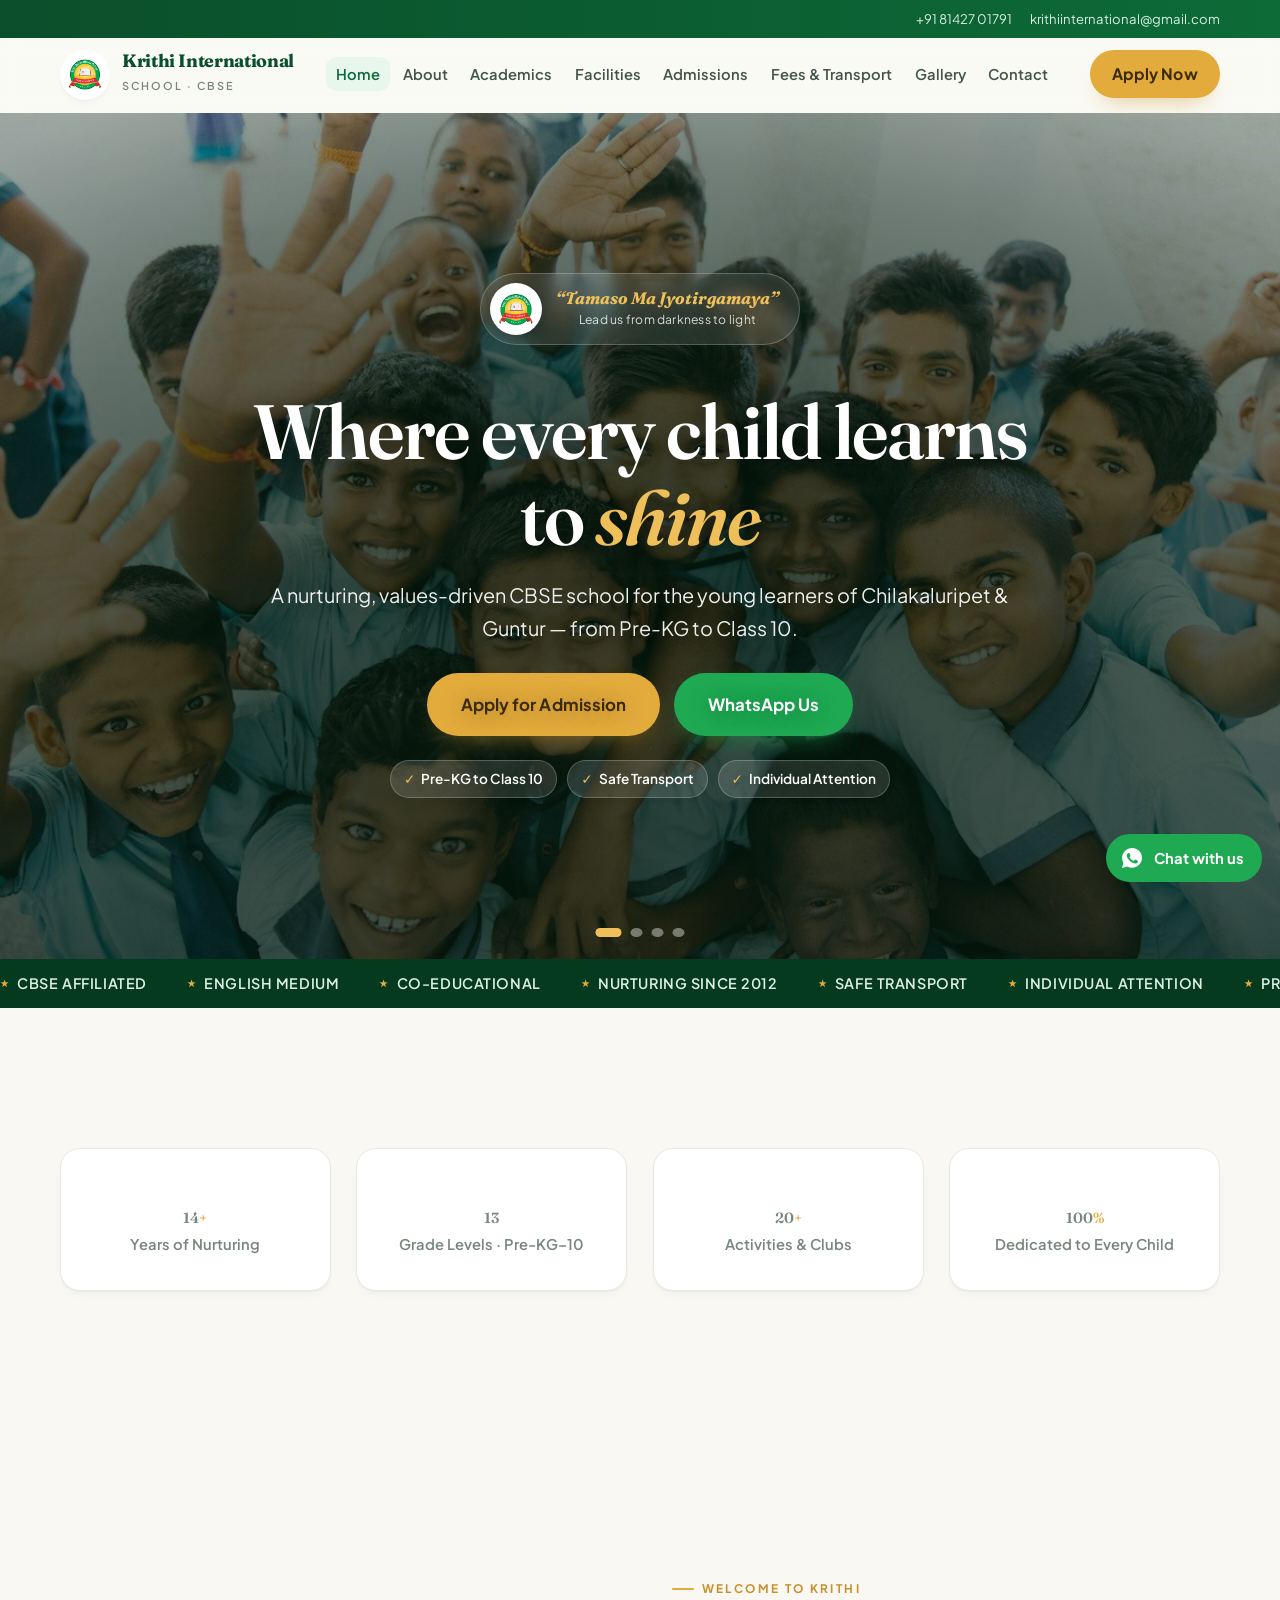
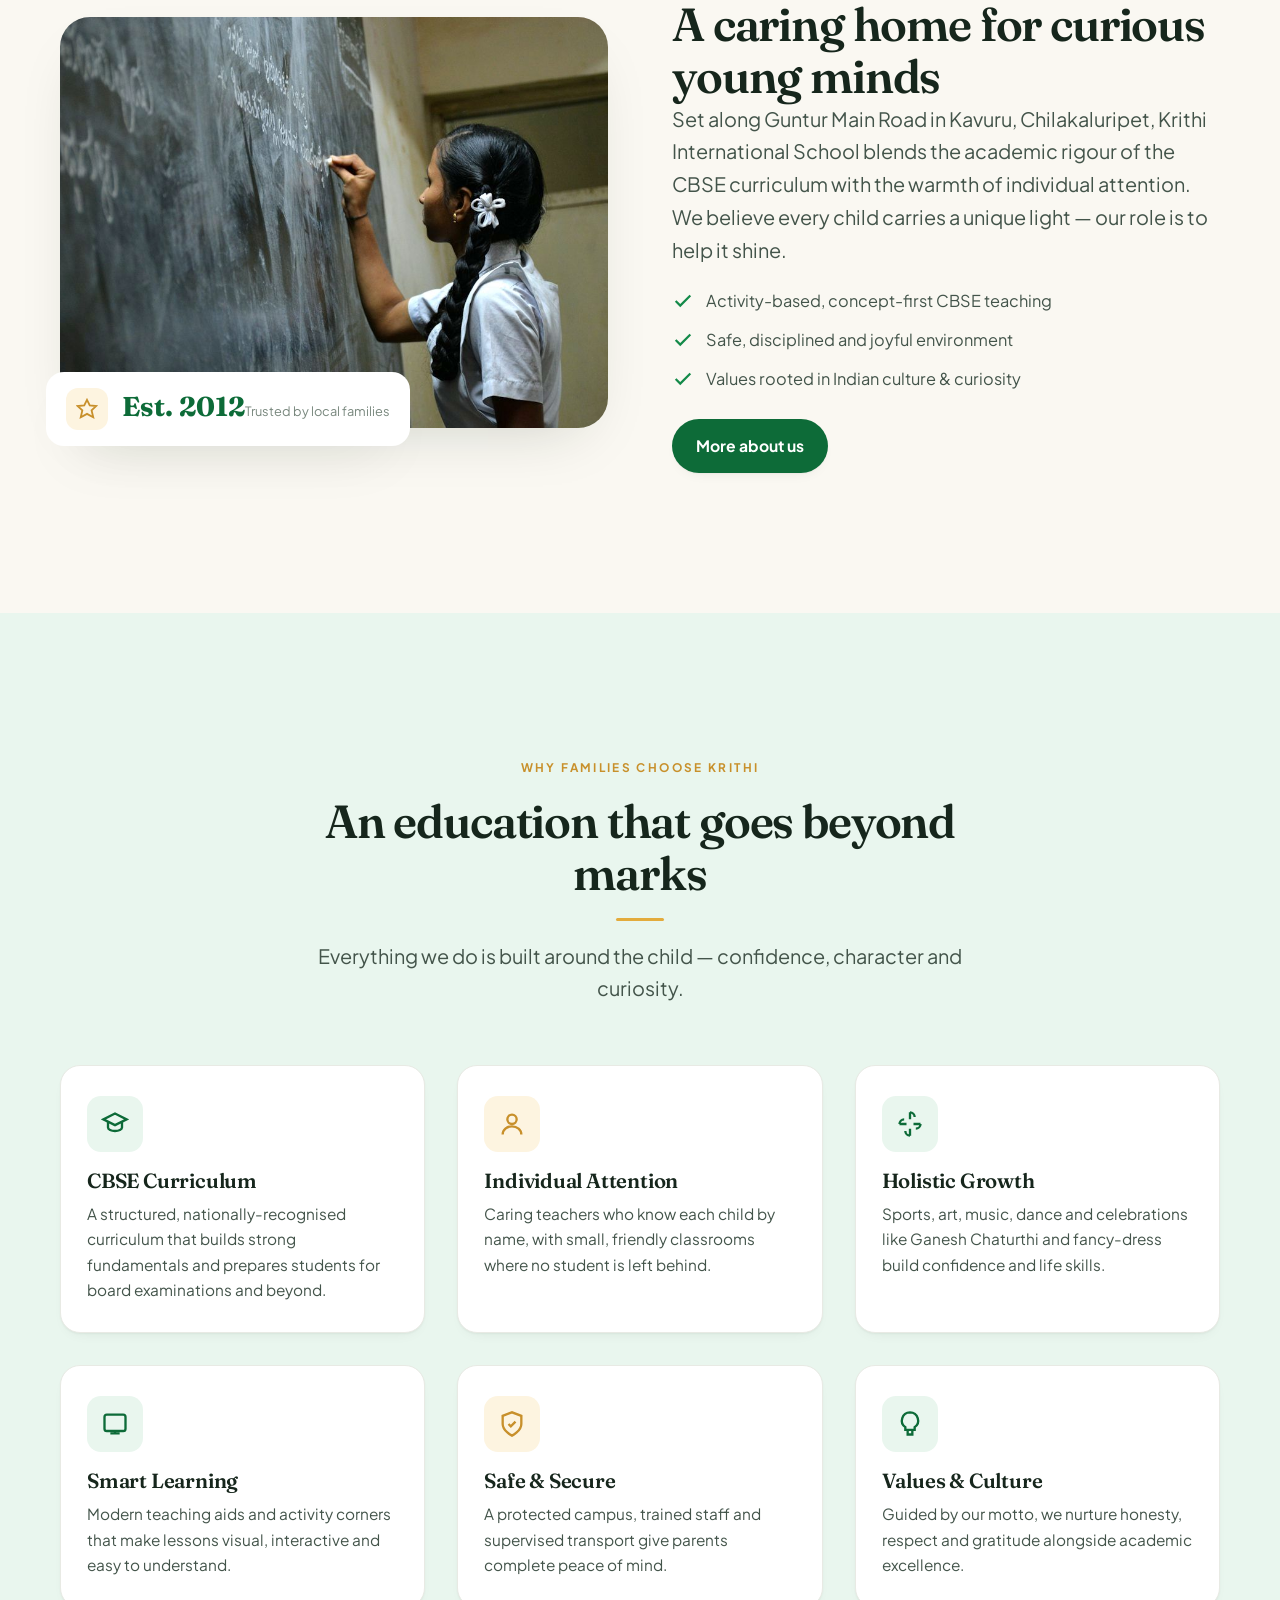
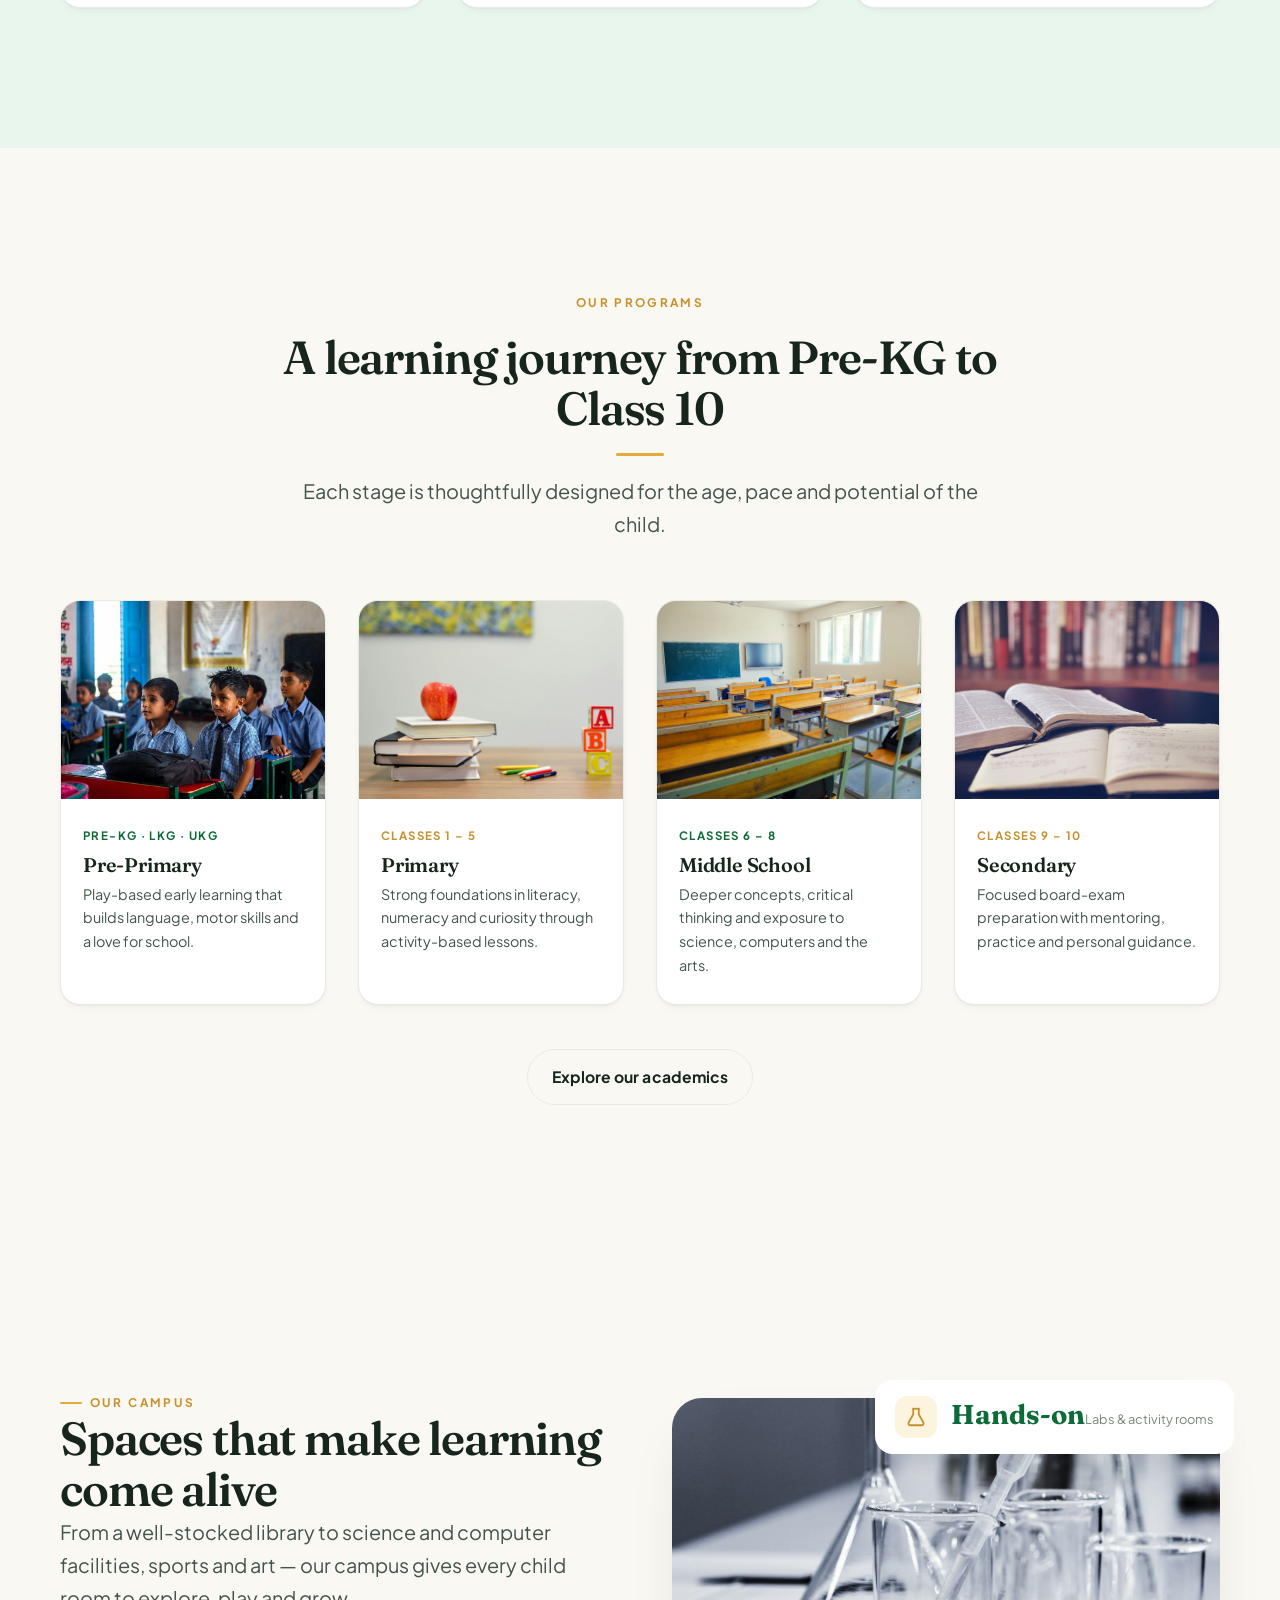
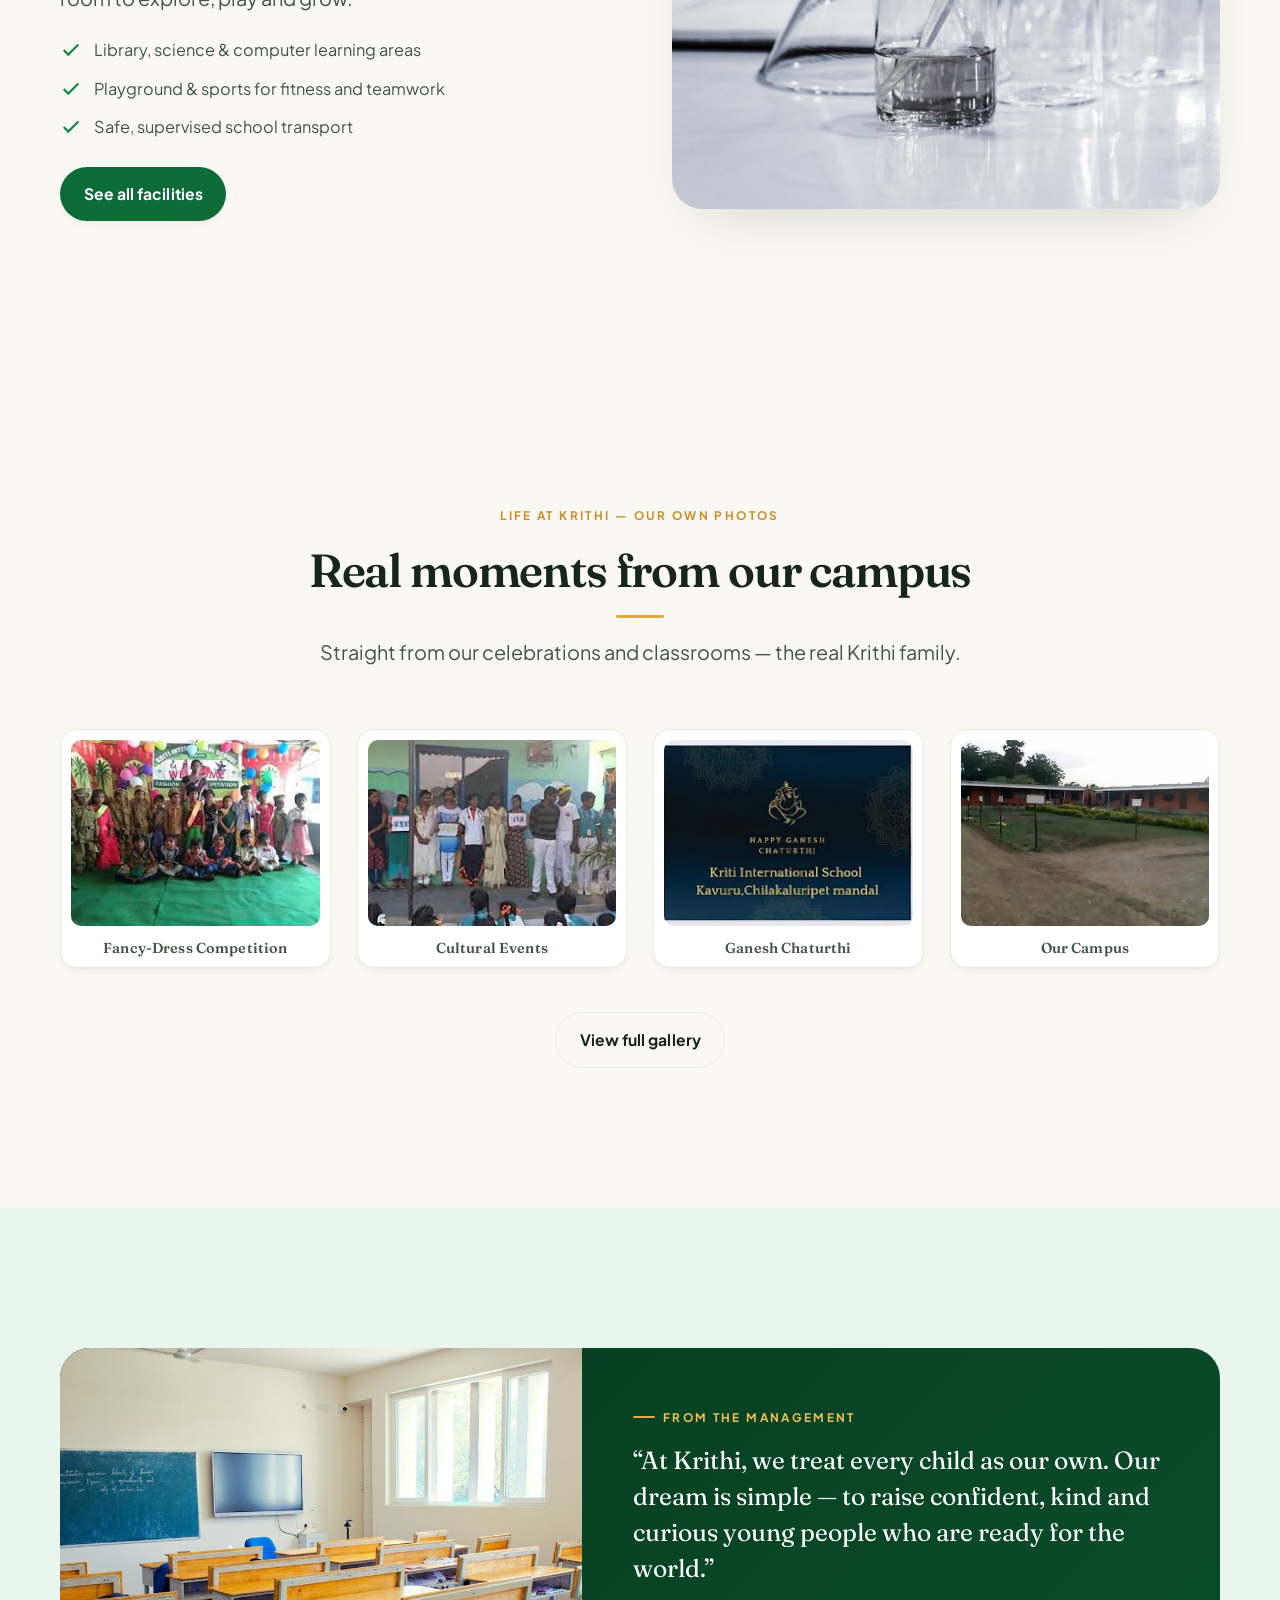
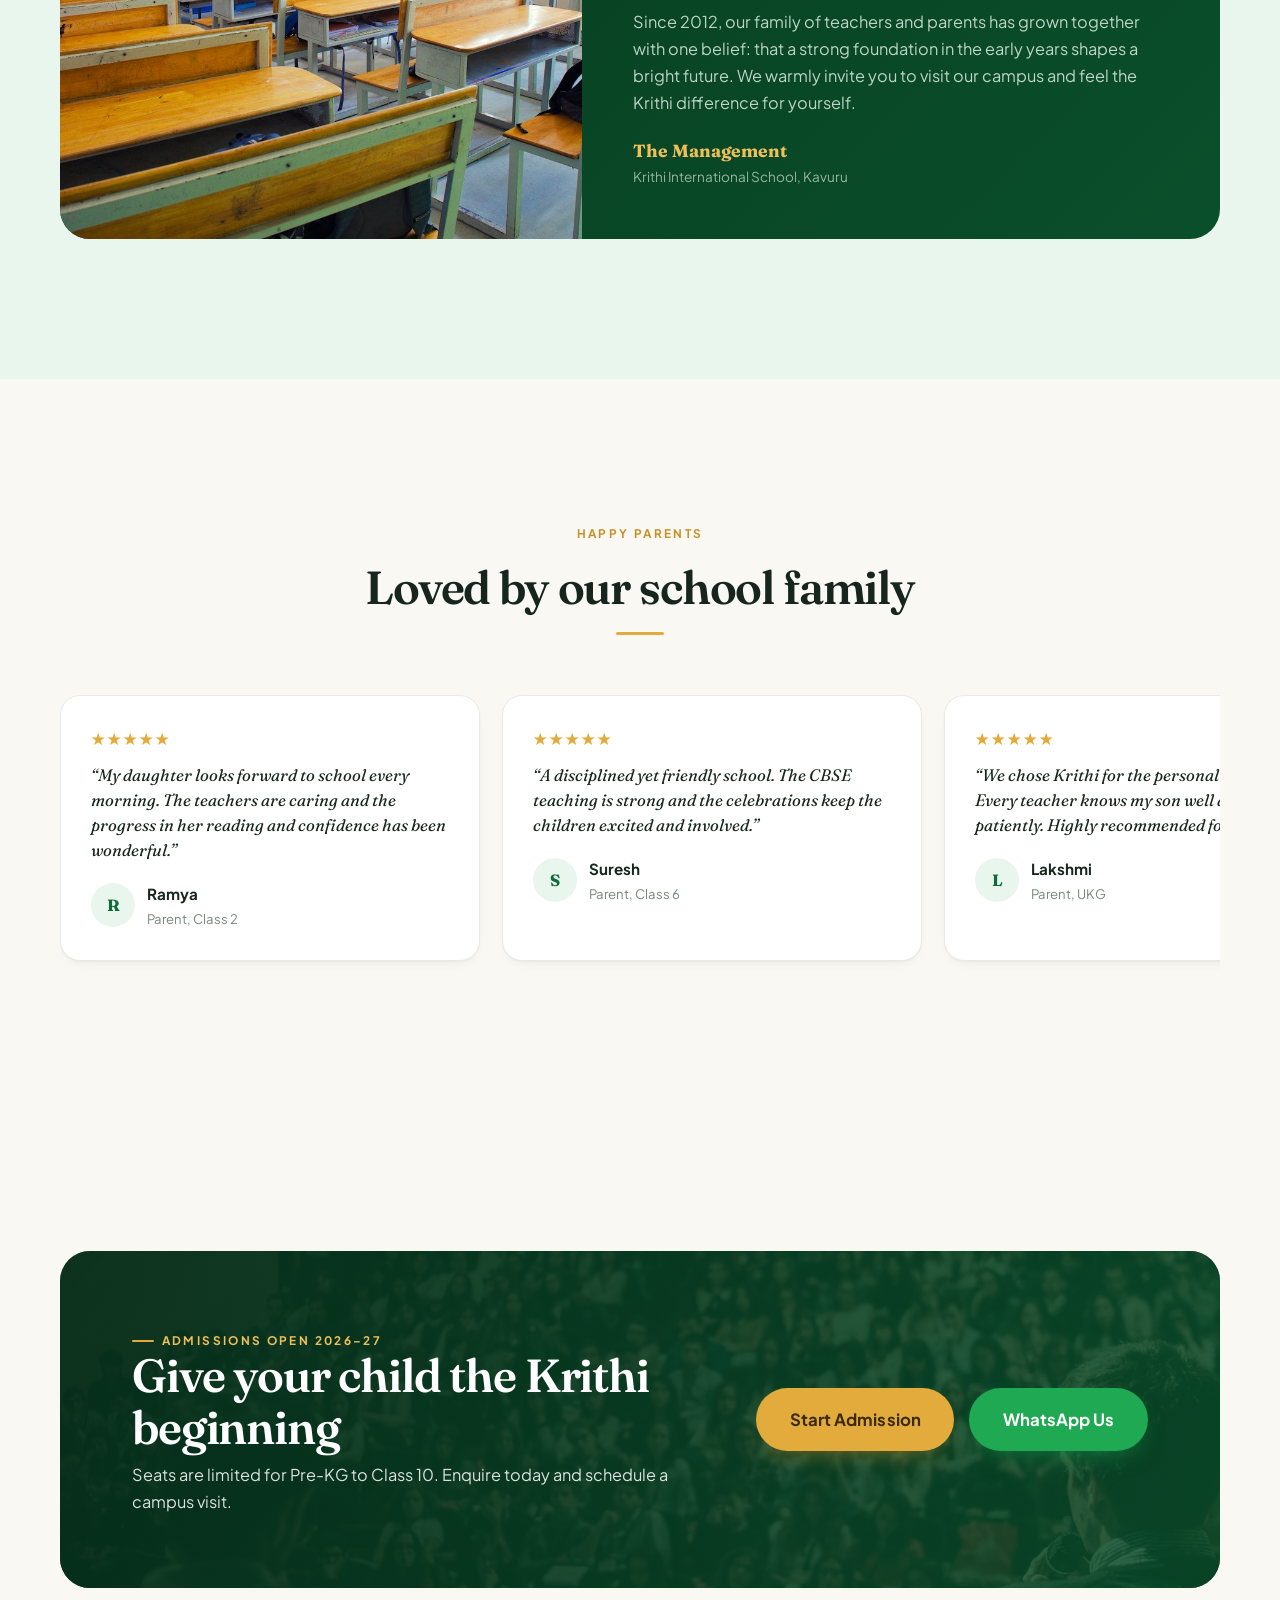
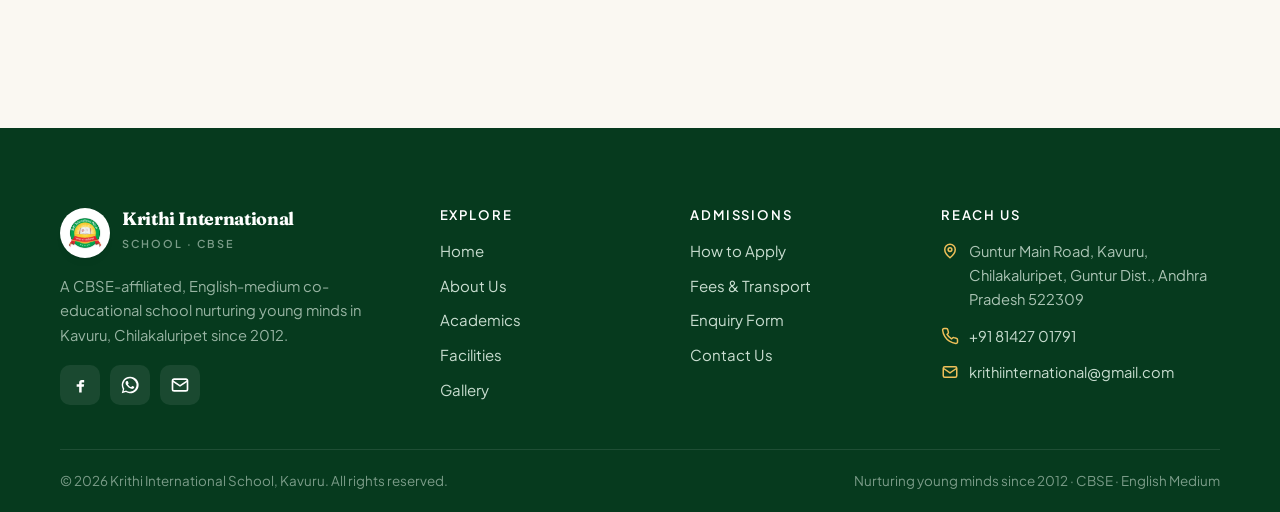
==== commit 3846f08b: "Unify hero so slide 1 connects with the rest (no separate panel) - Make every slide consistent: phot" ====
--- a/index.html
+++ b/index.html
@@ -65,20 +65,10 @@
 <!-- ===== Hero (dynamic sliding photo background) ===== -->
 <section class="hero5">
   <div class="hero5__slides" aria-hidden="true">
-    <div class="hero__slide is-active" style="background-image:url('assets/img/stock/slide-logo.jpg')"></div>
+    <div class="hero__slide is-active" style="background-image:url('assets/img/stock/indian-kids.jpg')"></div>
     <div class="hero__slide" style="background-image:url('assets/img/stock/class-session.jpg')"></div>
     <div class="hero__slide" style="background-image:url('assets/img/stock/book-logo.jpg')"></div>
     <div class="hero__slide" style="background-image:url('assets/img/stock/indian-primary-girl.jpg')"></div>
-  </div>
-  <div class="hero5__brand">
-    <div class="container hero5__brandinner">
-      <img class="hero5__brandlogo" src="assets/img/real/logo-square.jpg" alt="Krithi International School logo">
-      <div class="hero5__brandtext">
-        <b>“Tamaso Ma Jyotirgamaya”</b>
-        <span>Lead us from darkness to light</span>
-        <p>Nurturing confident, curious and kind young minds since 2012.</p>
-      </div>
-    </div>
   </div>
   <div class="container">
     <div class="hero5__inner">
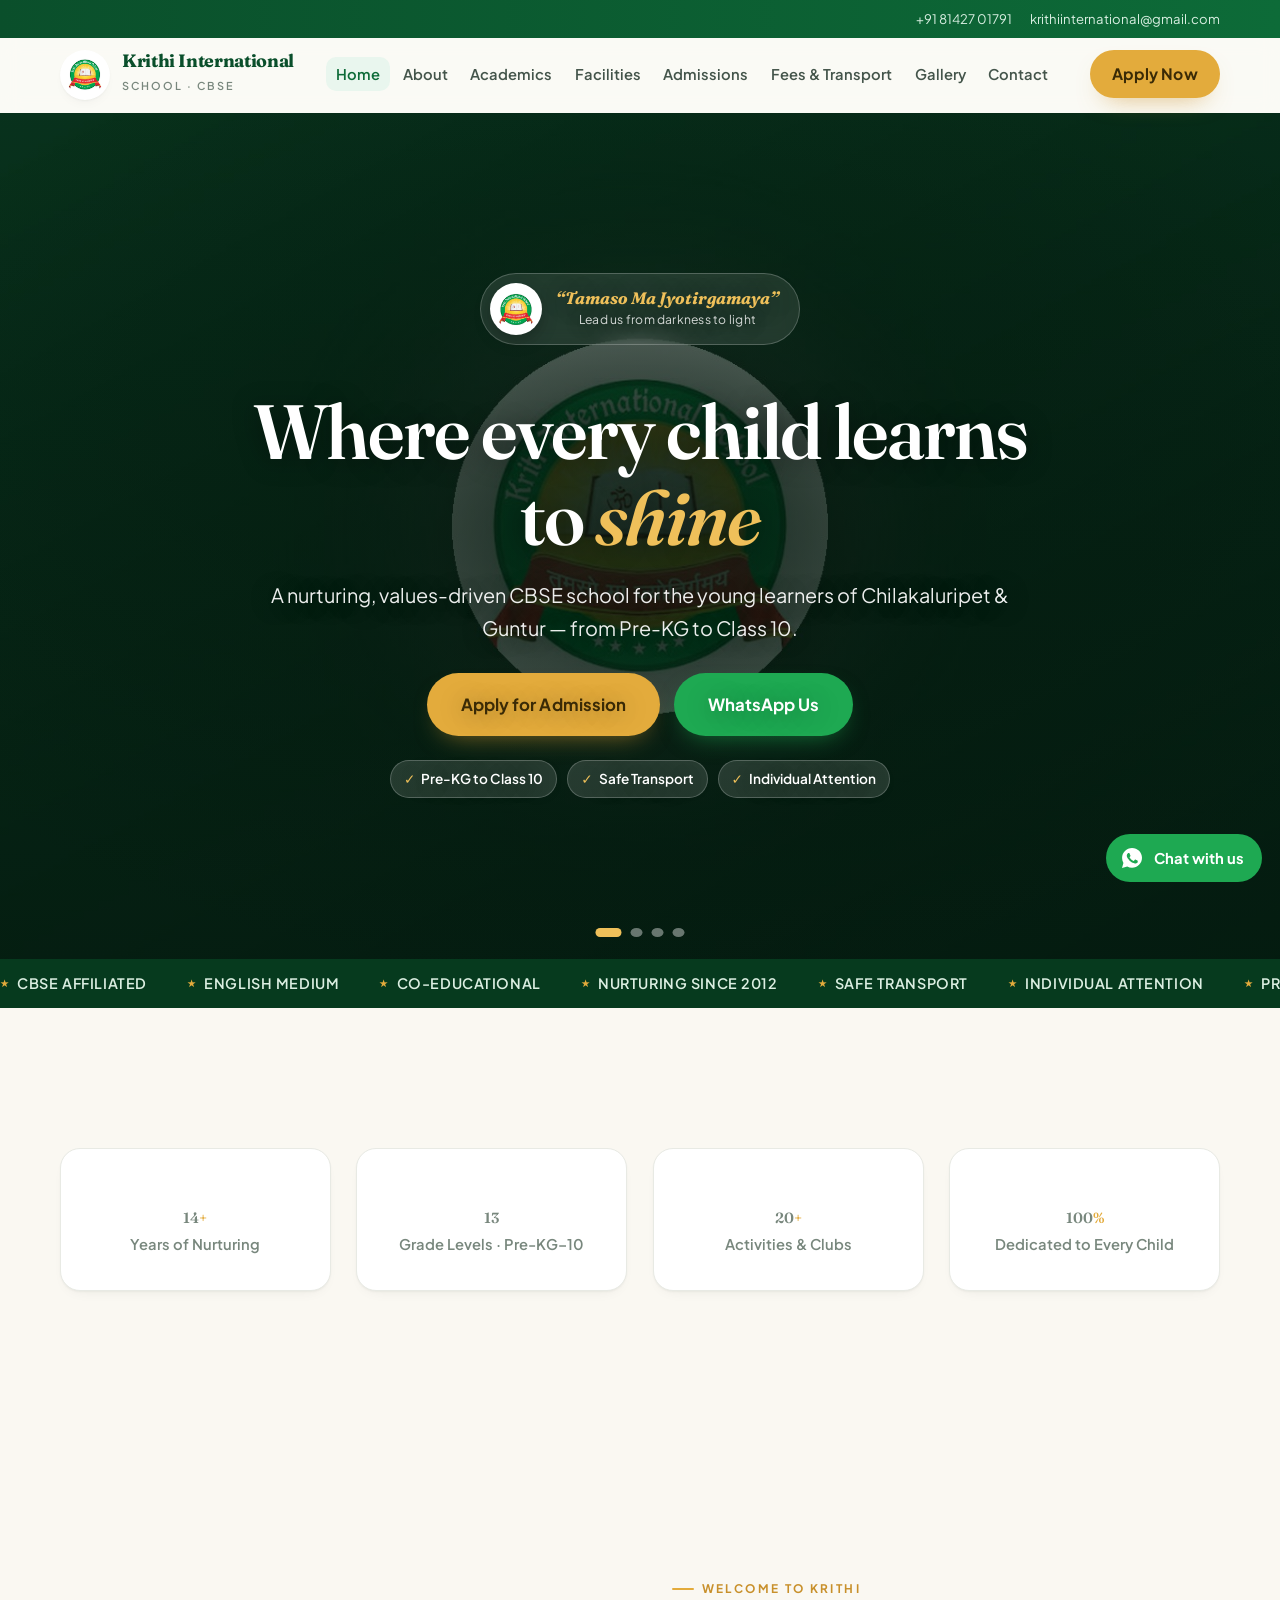
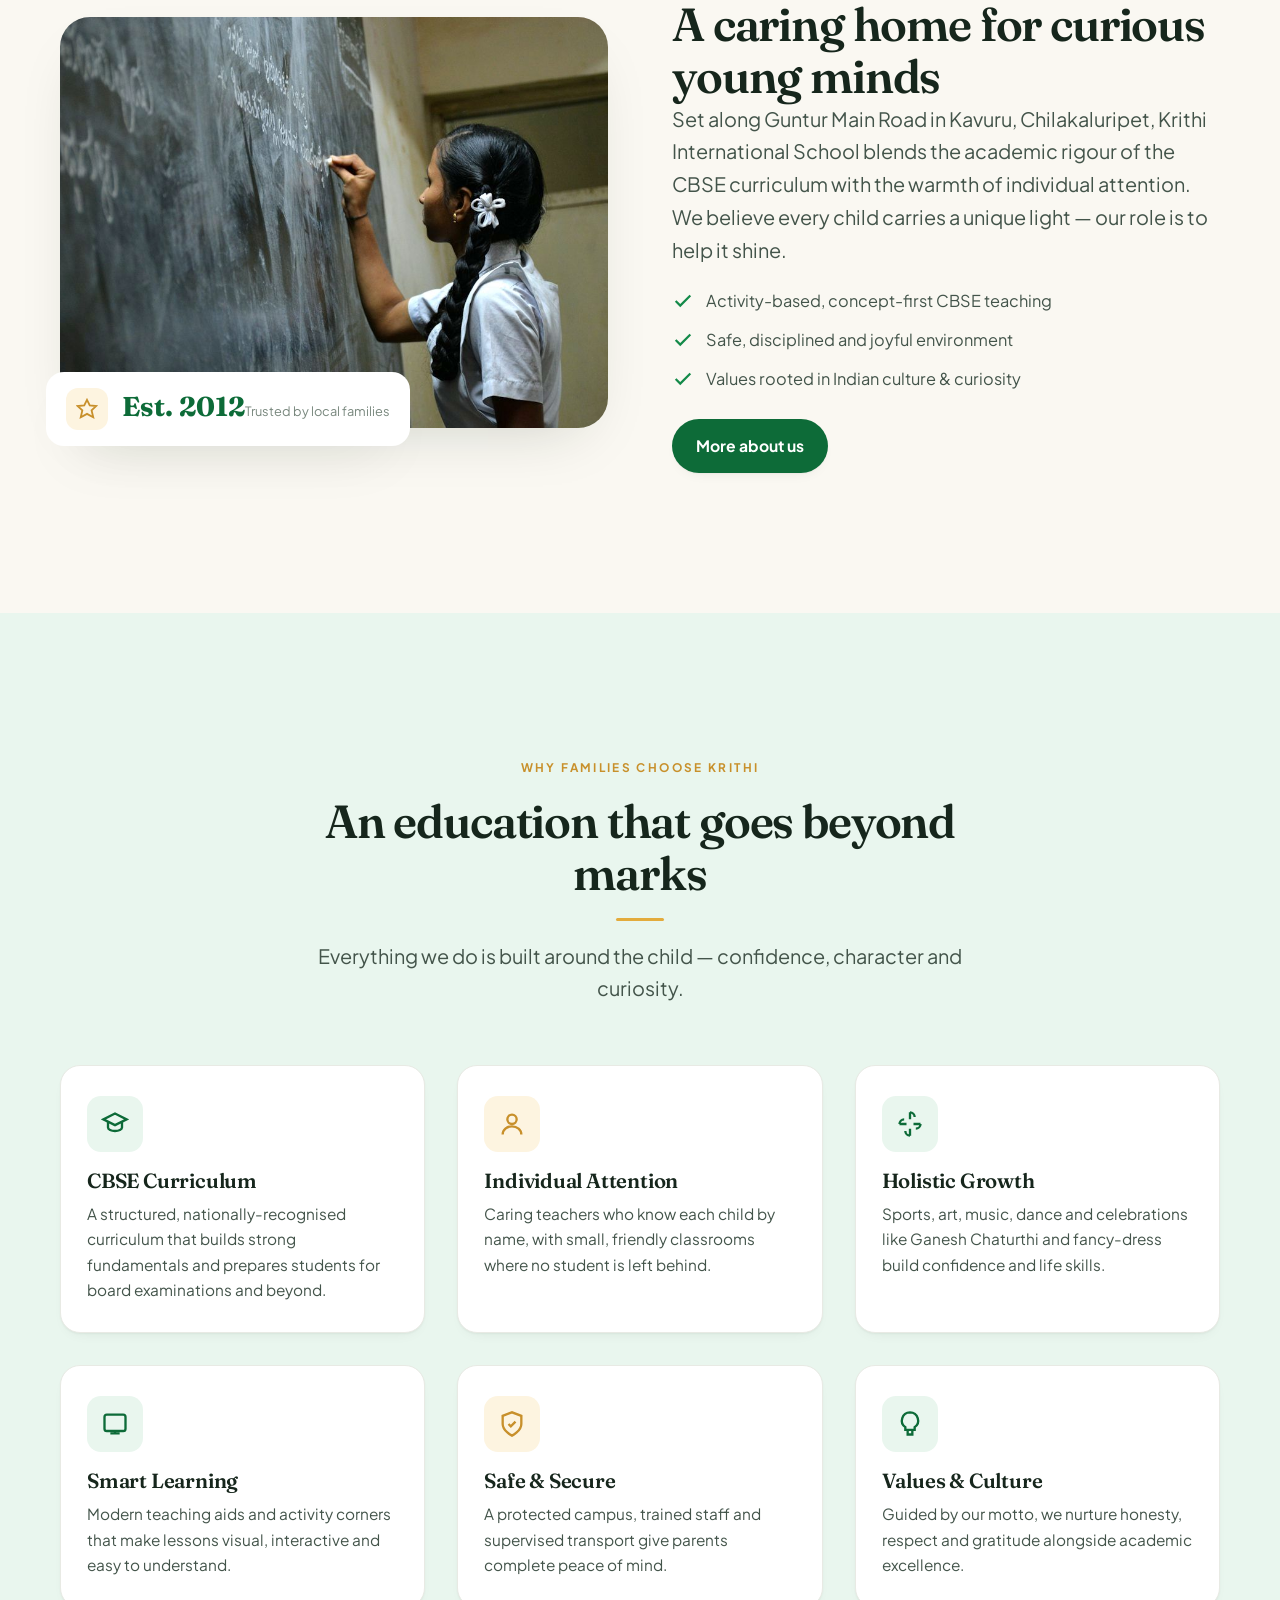
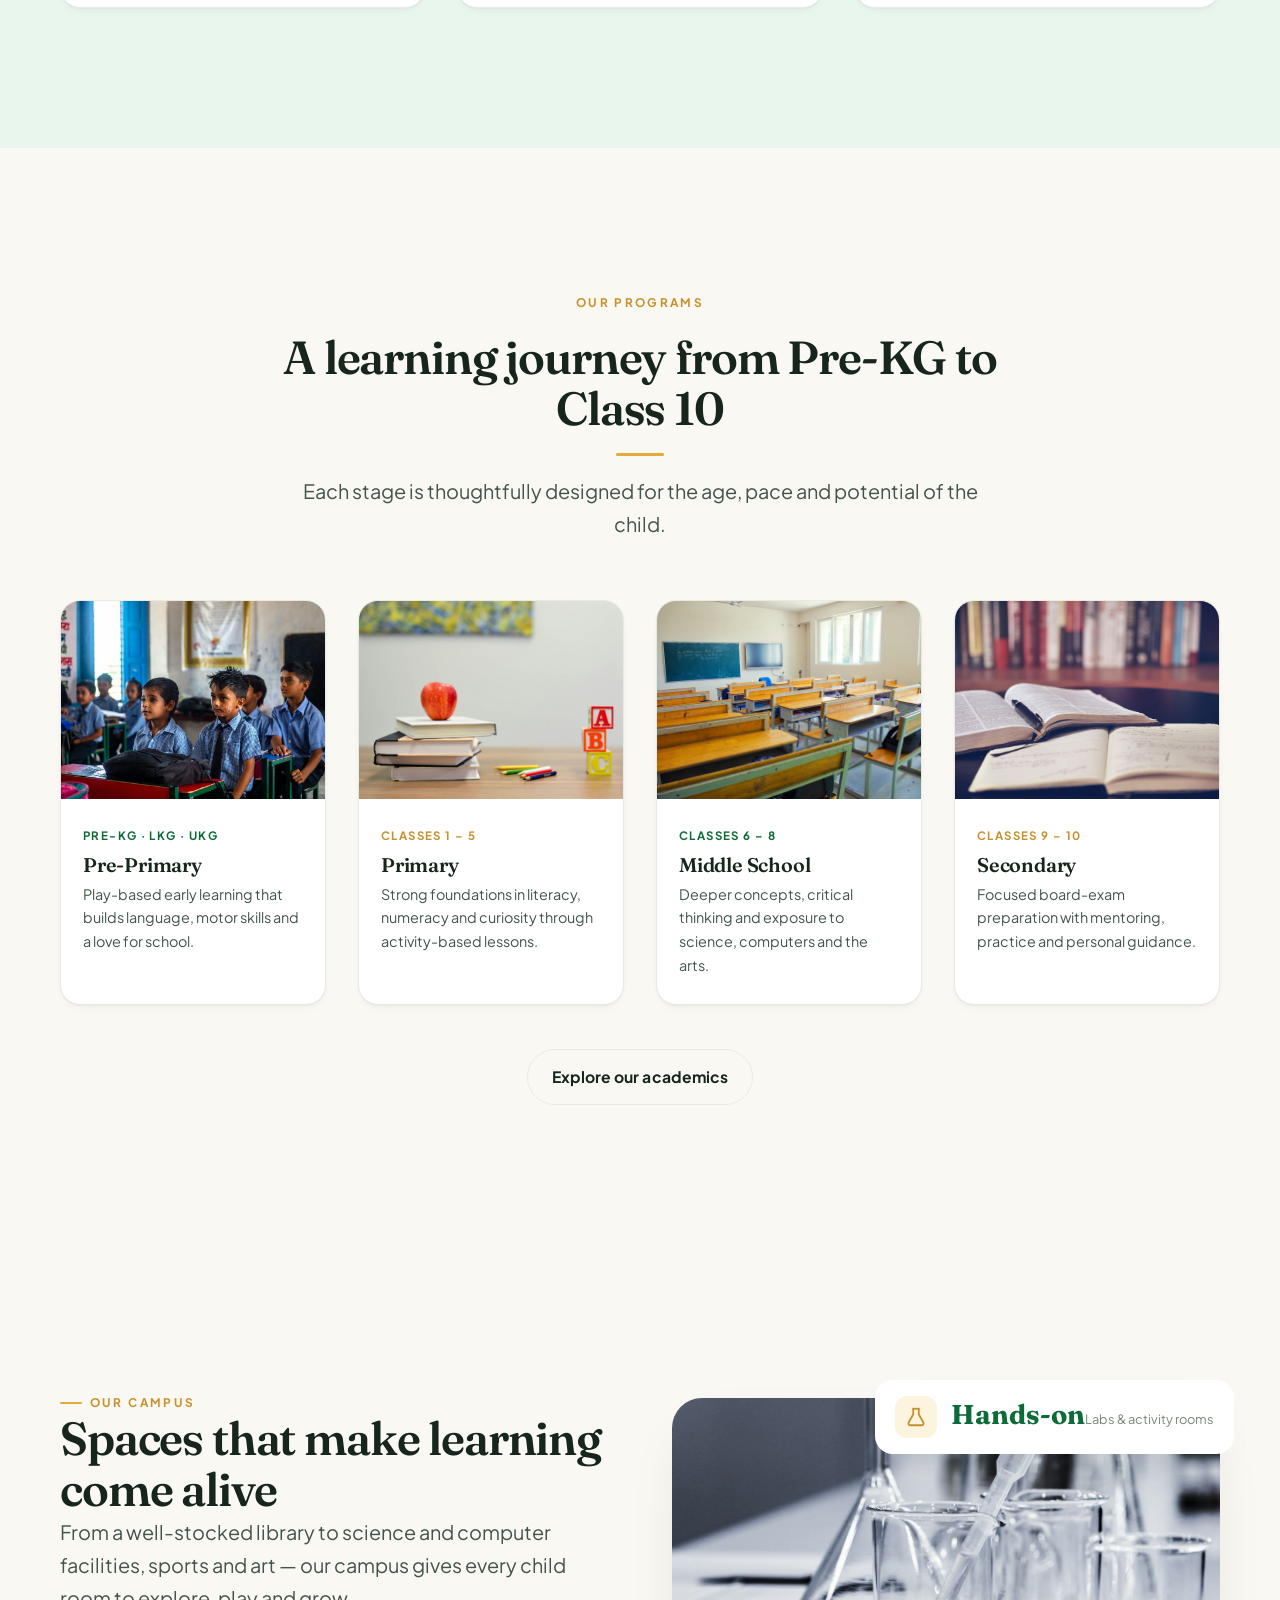
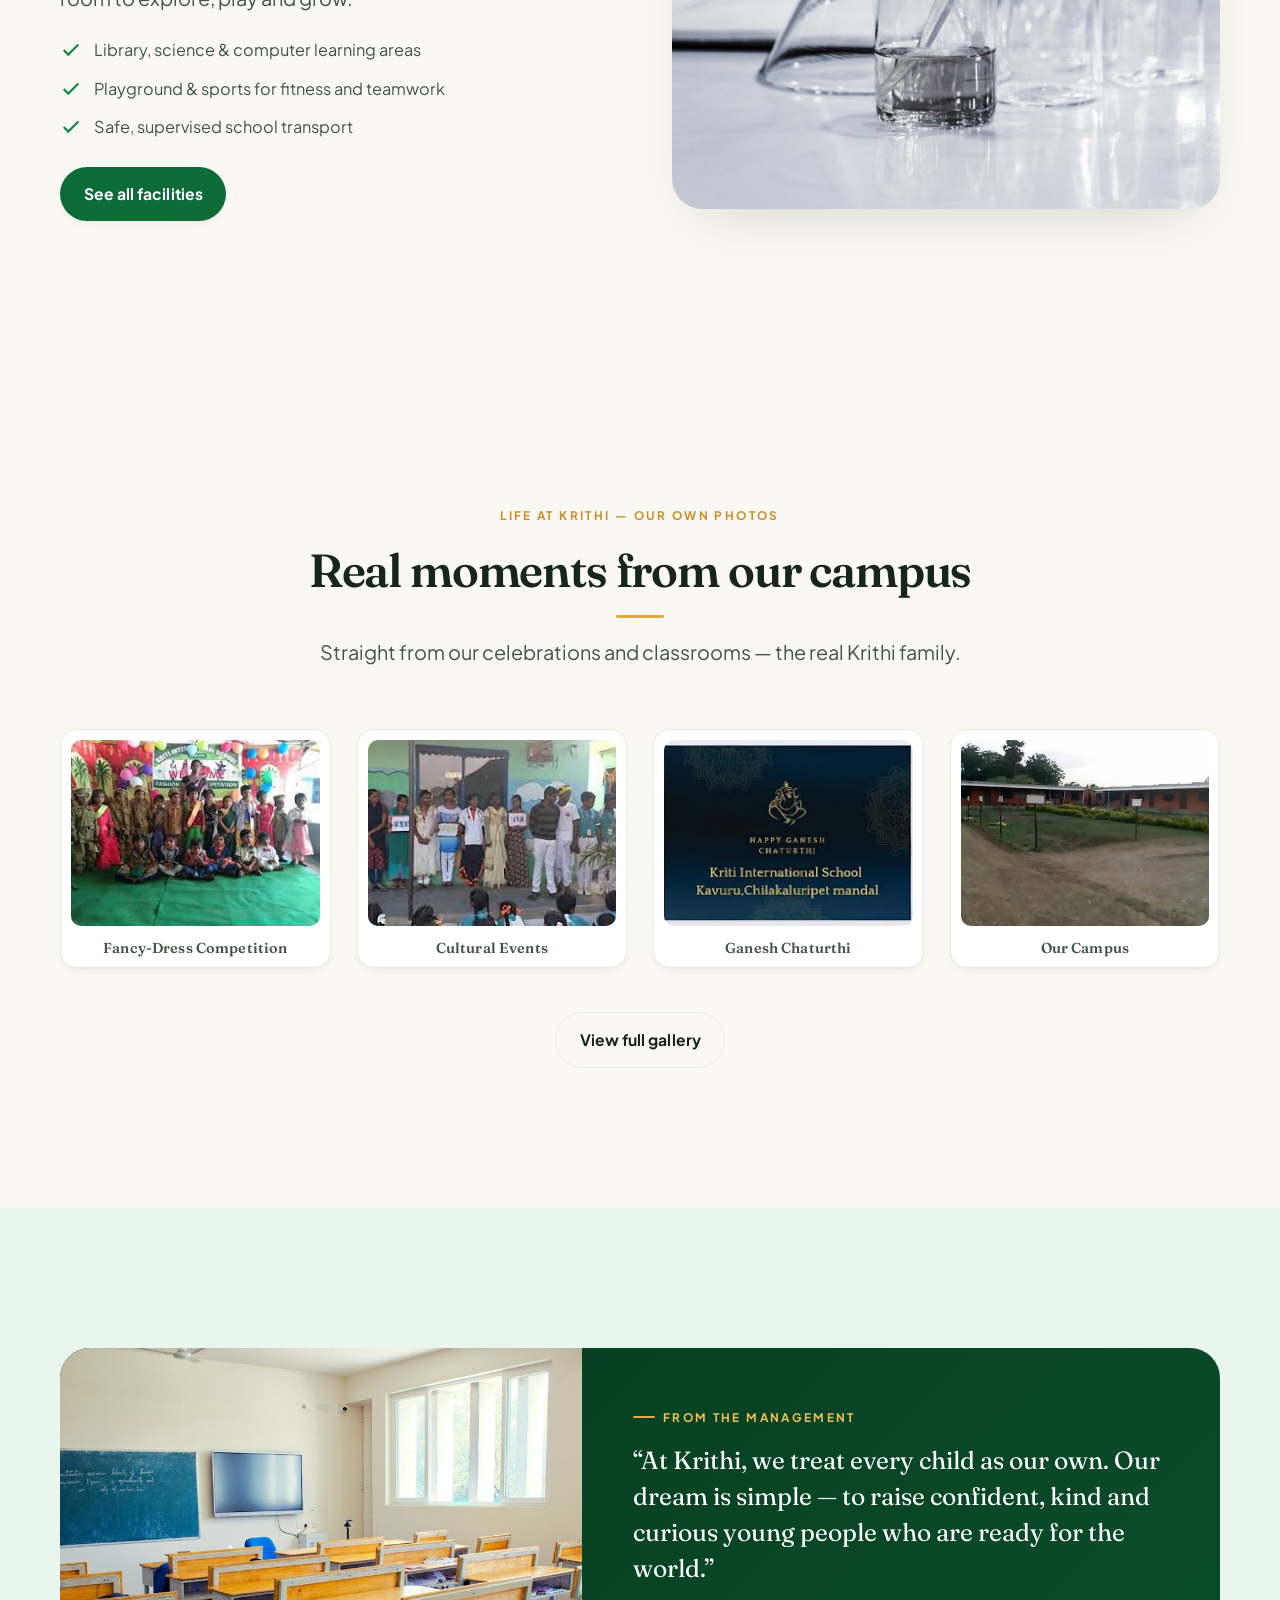
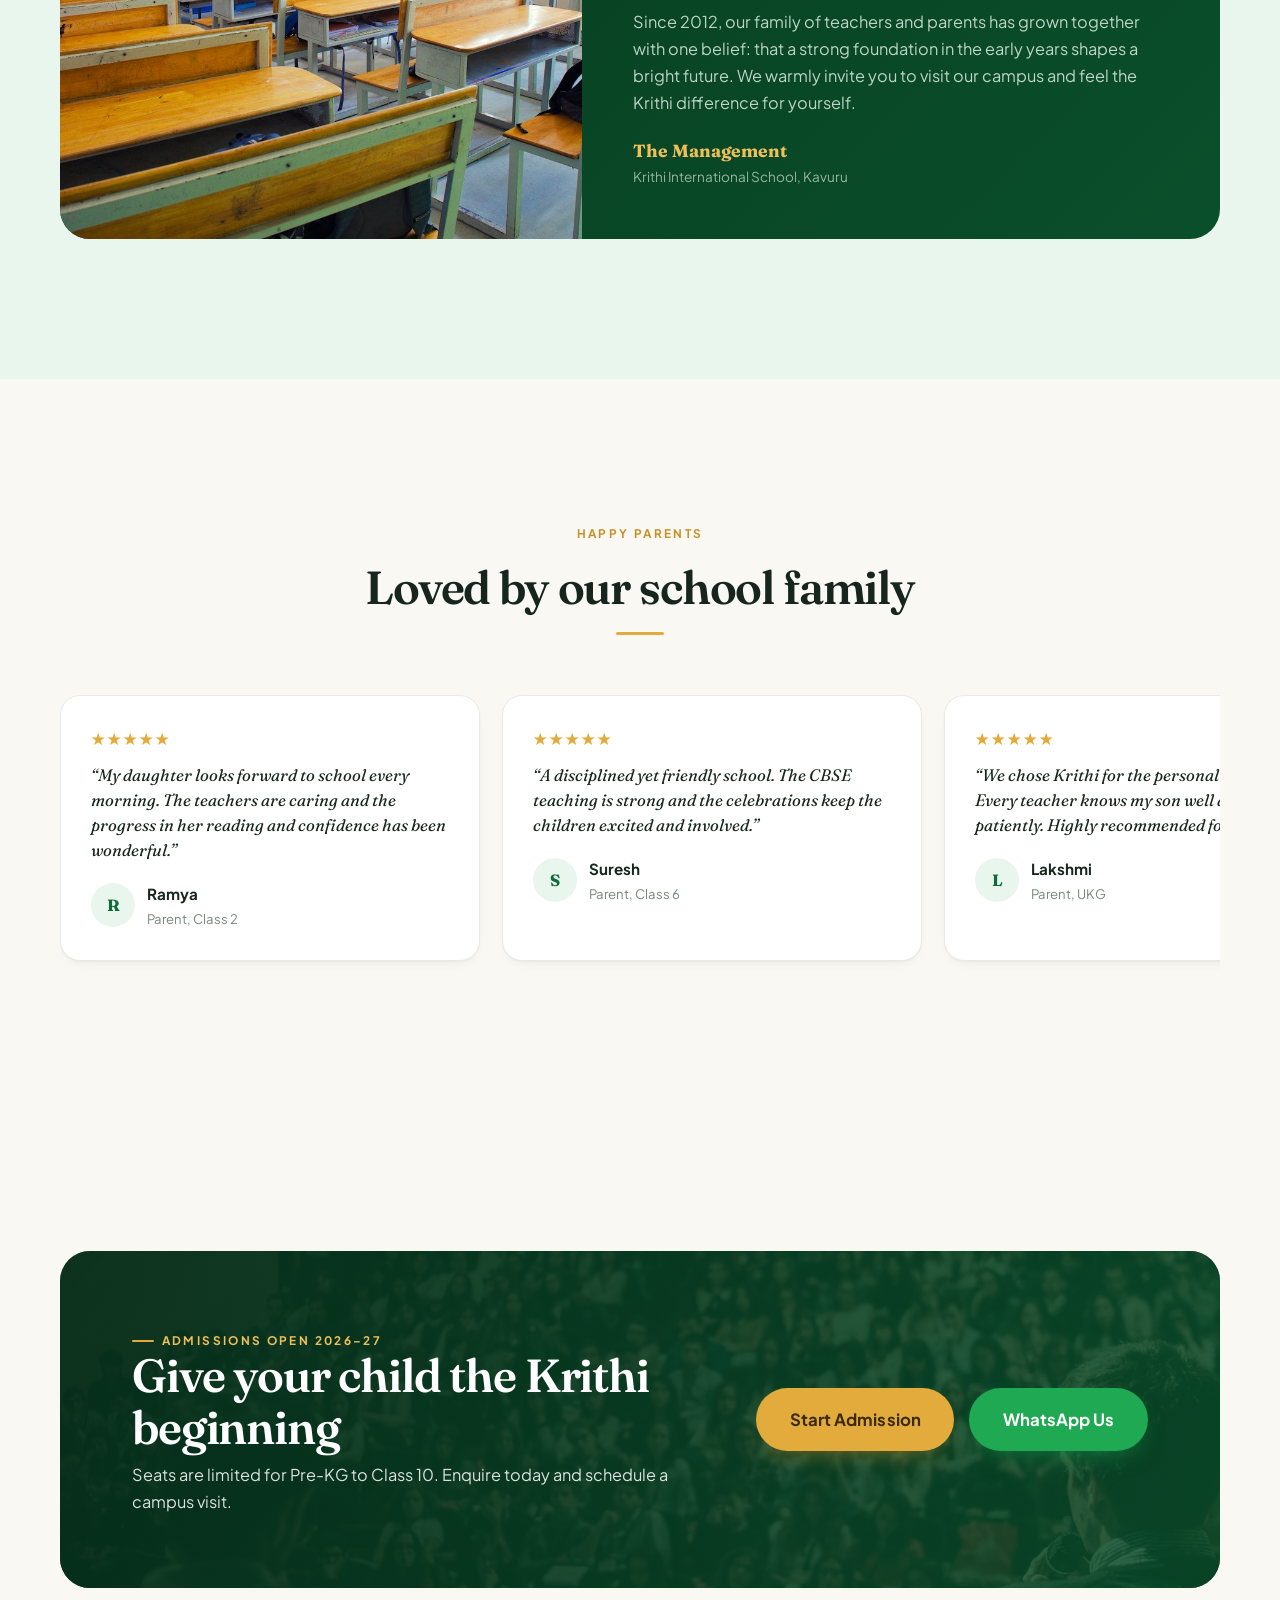
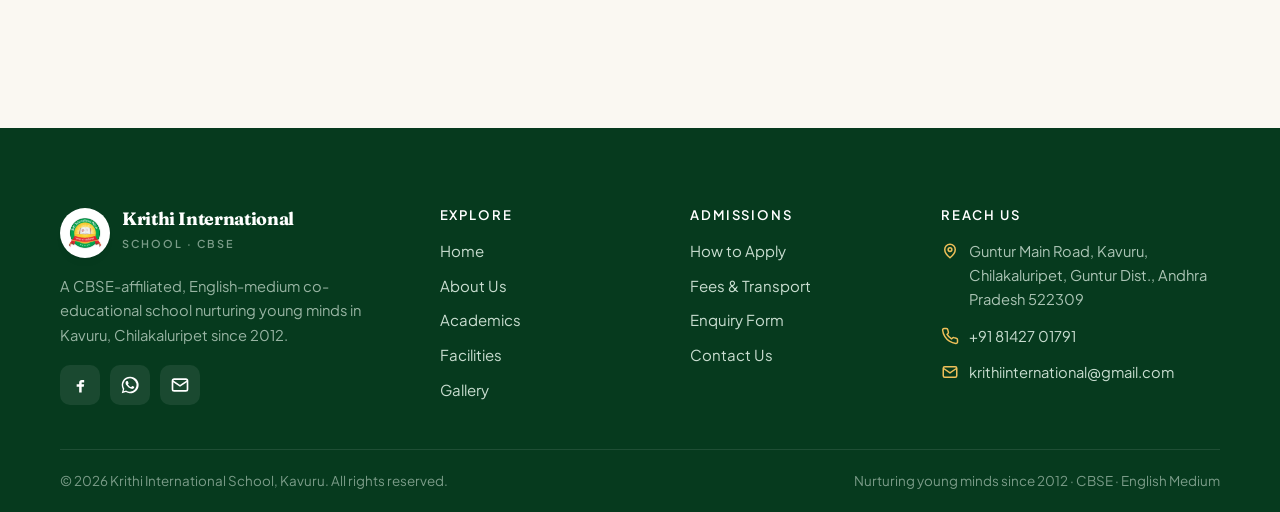
==== commit 91a27c33: "Restore logo as slide-1 background; remove the girl slide - Slide 1 background is the school logo ag" ====
--- a/index.html
+++ b/index.html
@@ -65,10 +65,10 @@
 <!-- ===== Hero (dynamic sliding photo background) ===== -->
 <section class="hero5">
   <div class="hero5__slides" aria-hidden="true">
-    <div class="hero__slide is-active" style="background-image:url('assets/img/stock/indian-kids.jpg')"></div>
+    <div class="hero__slide is-active" style="background-image:url('assets/img/stock/slide-logo.jpg')"></div>
     <div class="hero__slide" style="background-image:url('assets/img/stock/class-session.jpg')"></div>
     <div class="hero__slide" style="background-image:url('assets/img/stock/book-logo.jpg')"></div>
-    <div class="hero__slide" style="background-image:url('assets/img/stock/indian-primary-girl.jpg')"></div>
+    <div class="hero__slide" style="background-image:url('assets/img/stock/indian-kids.jpg')"></div>
   </div>
   <div class="container">
     <div class="hero5__inner">
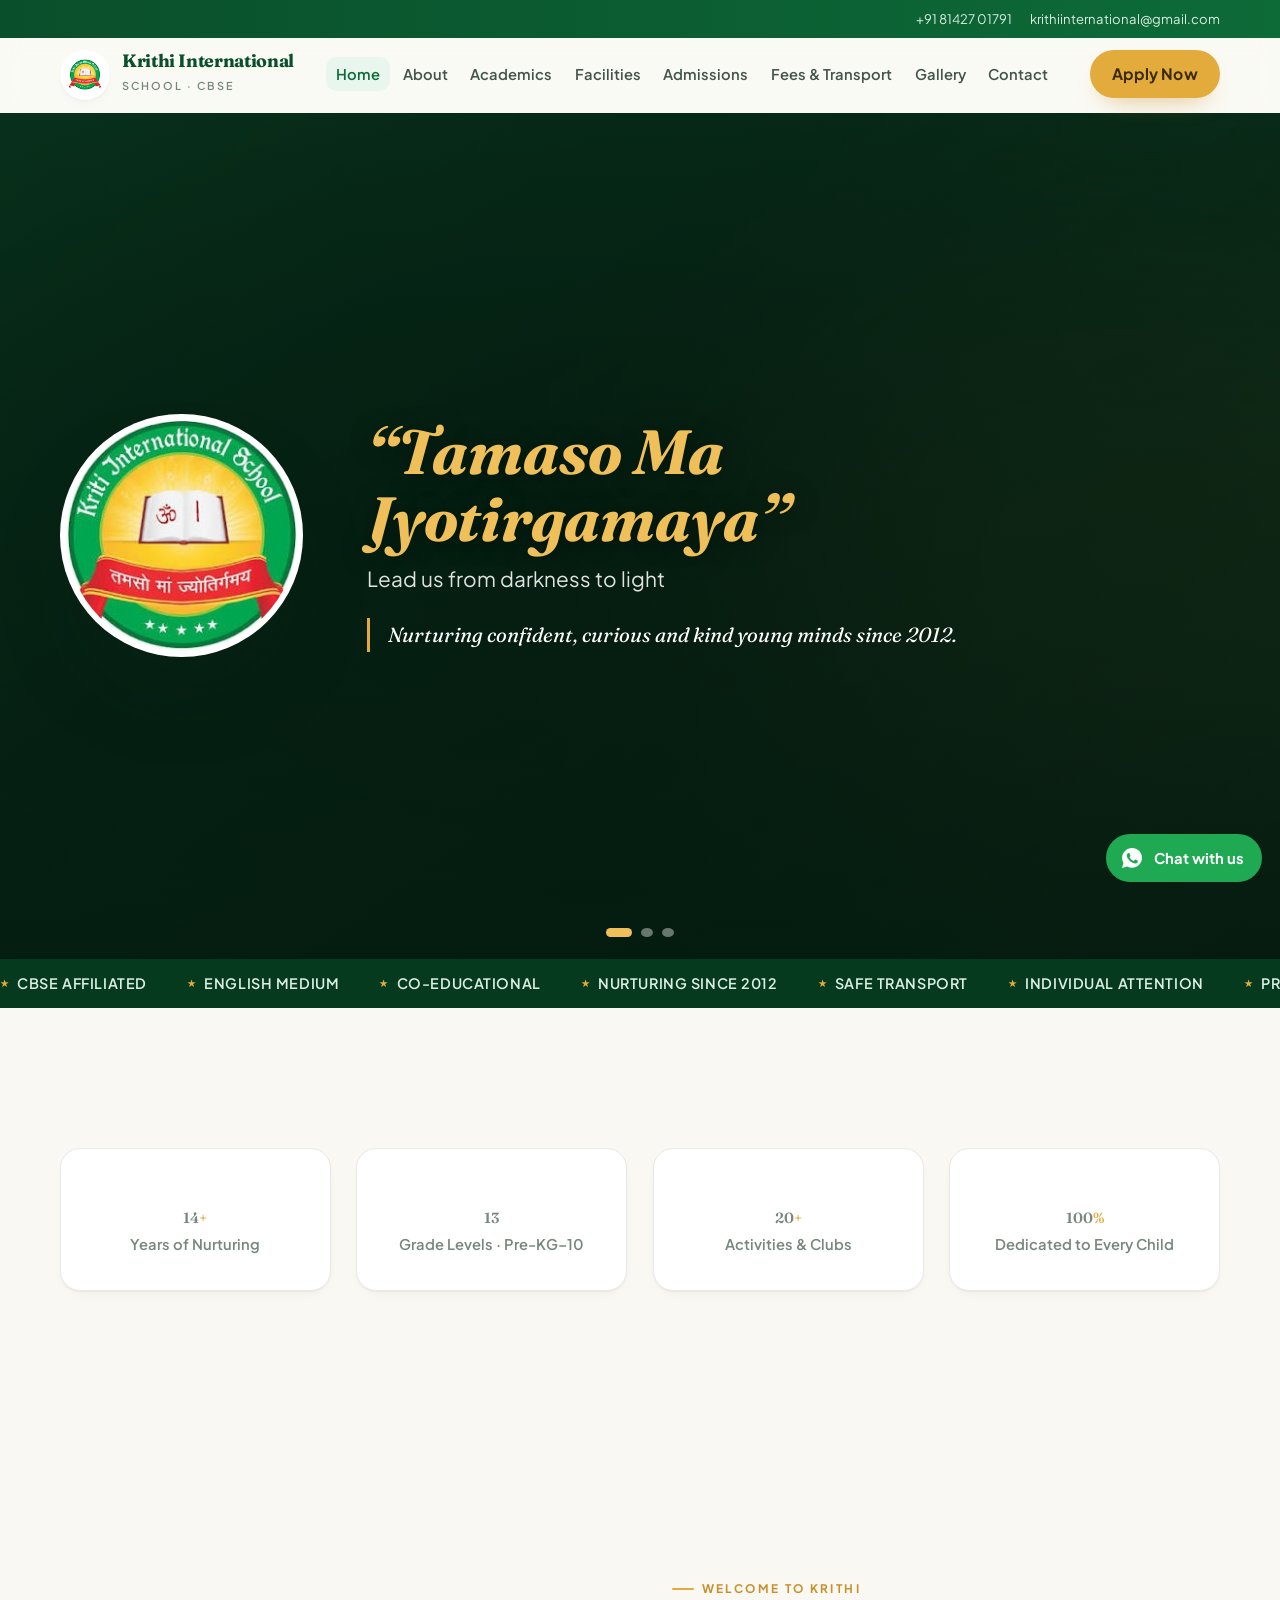
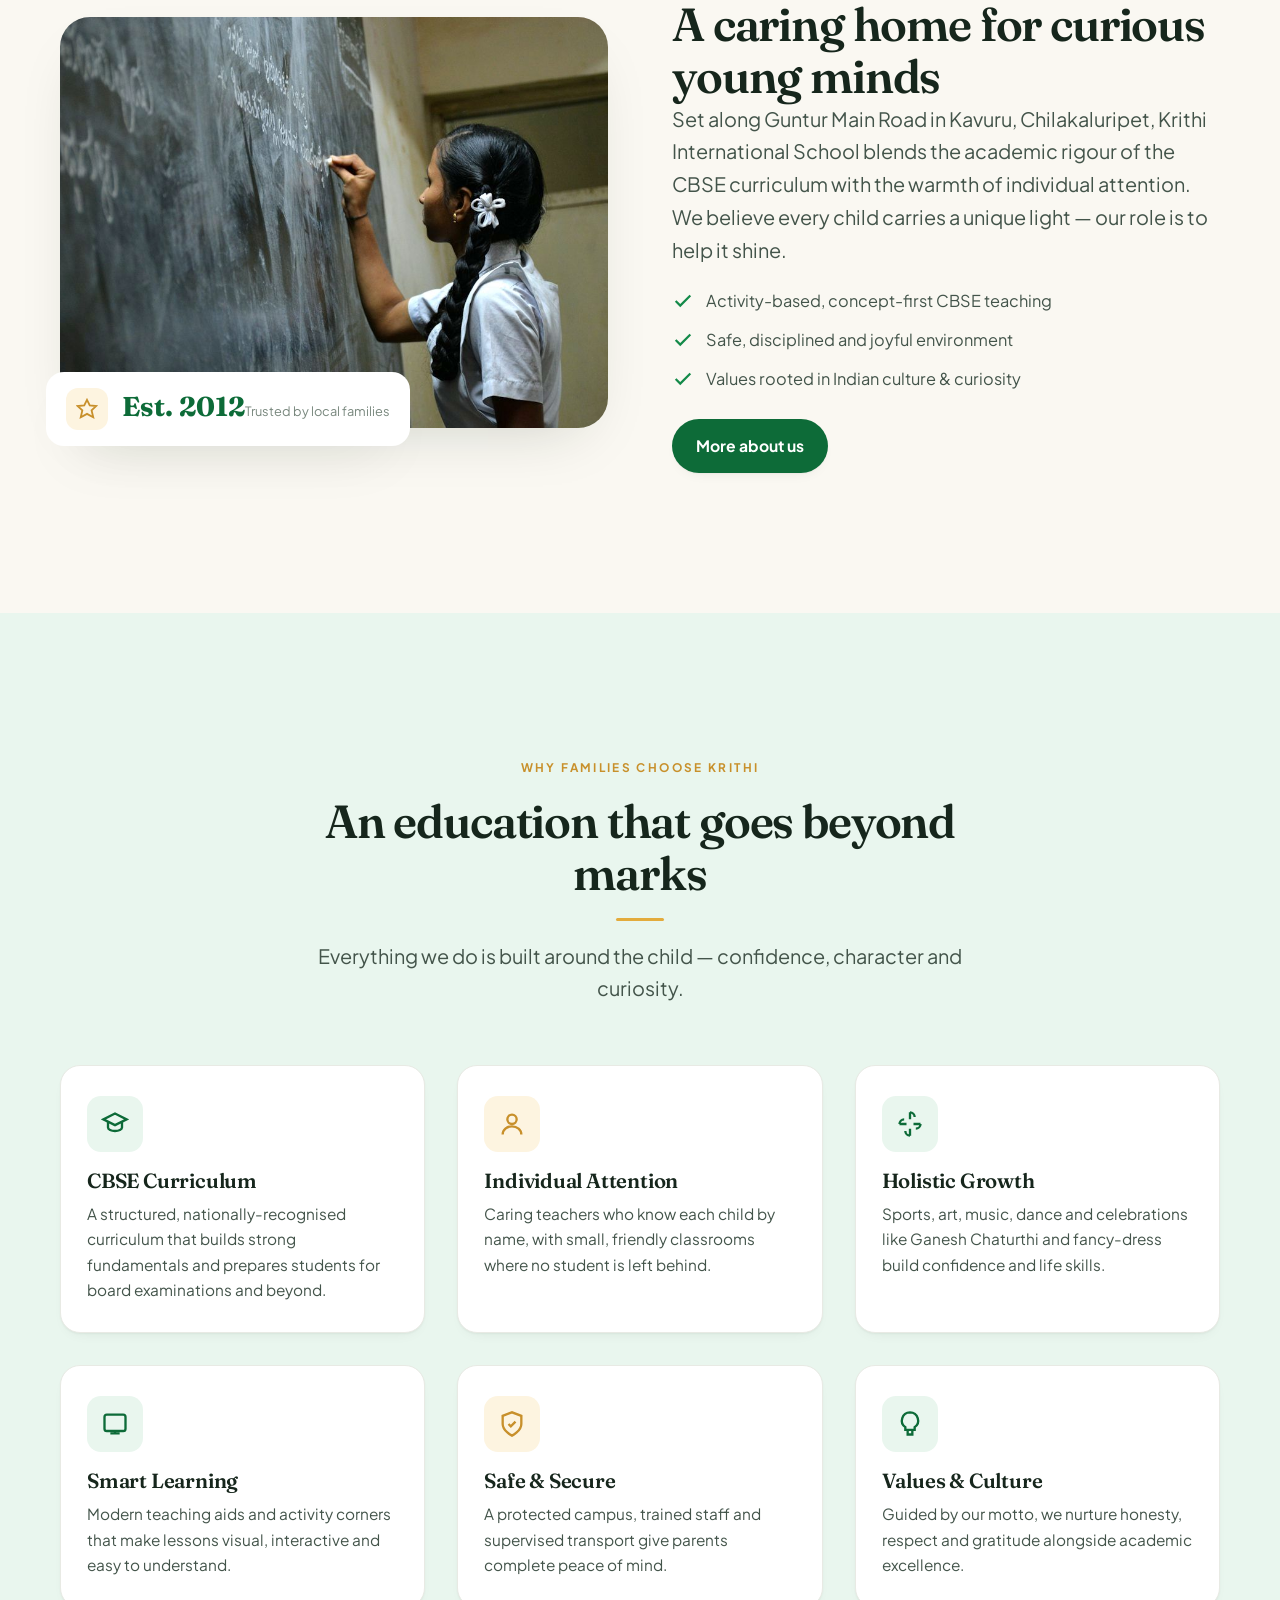
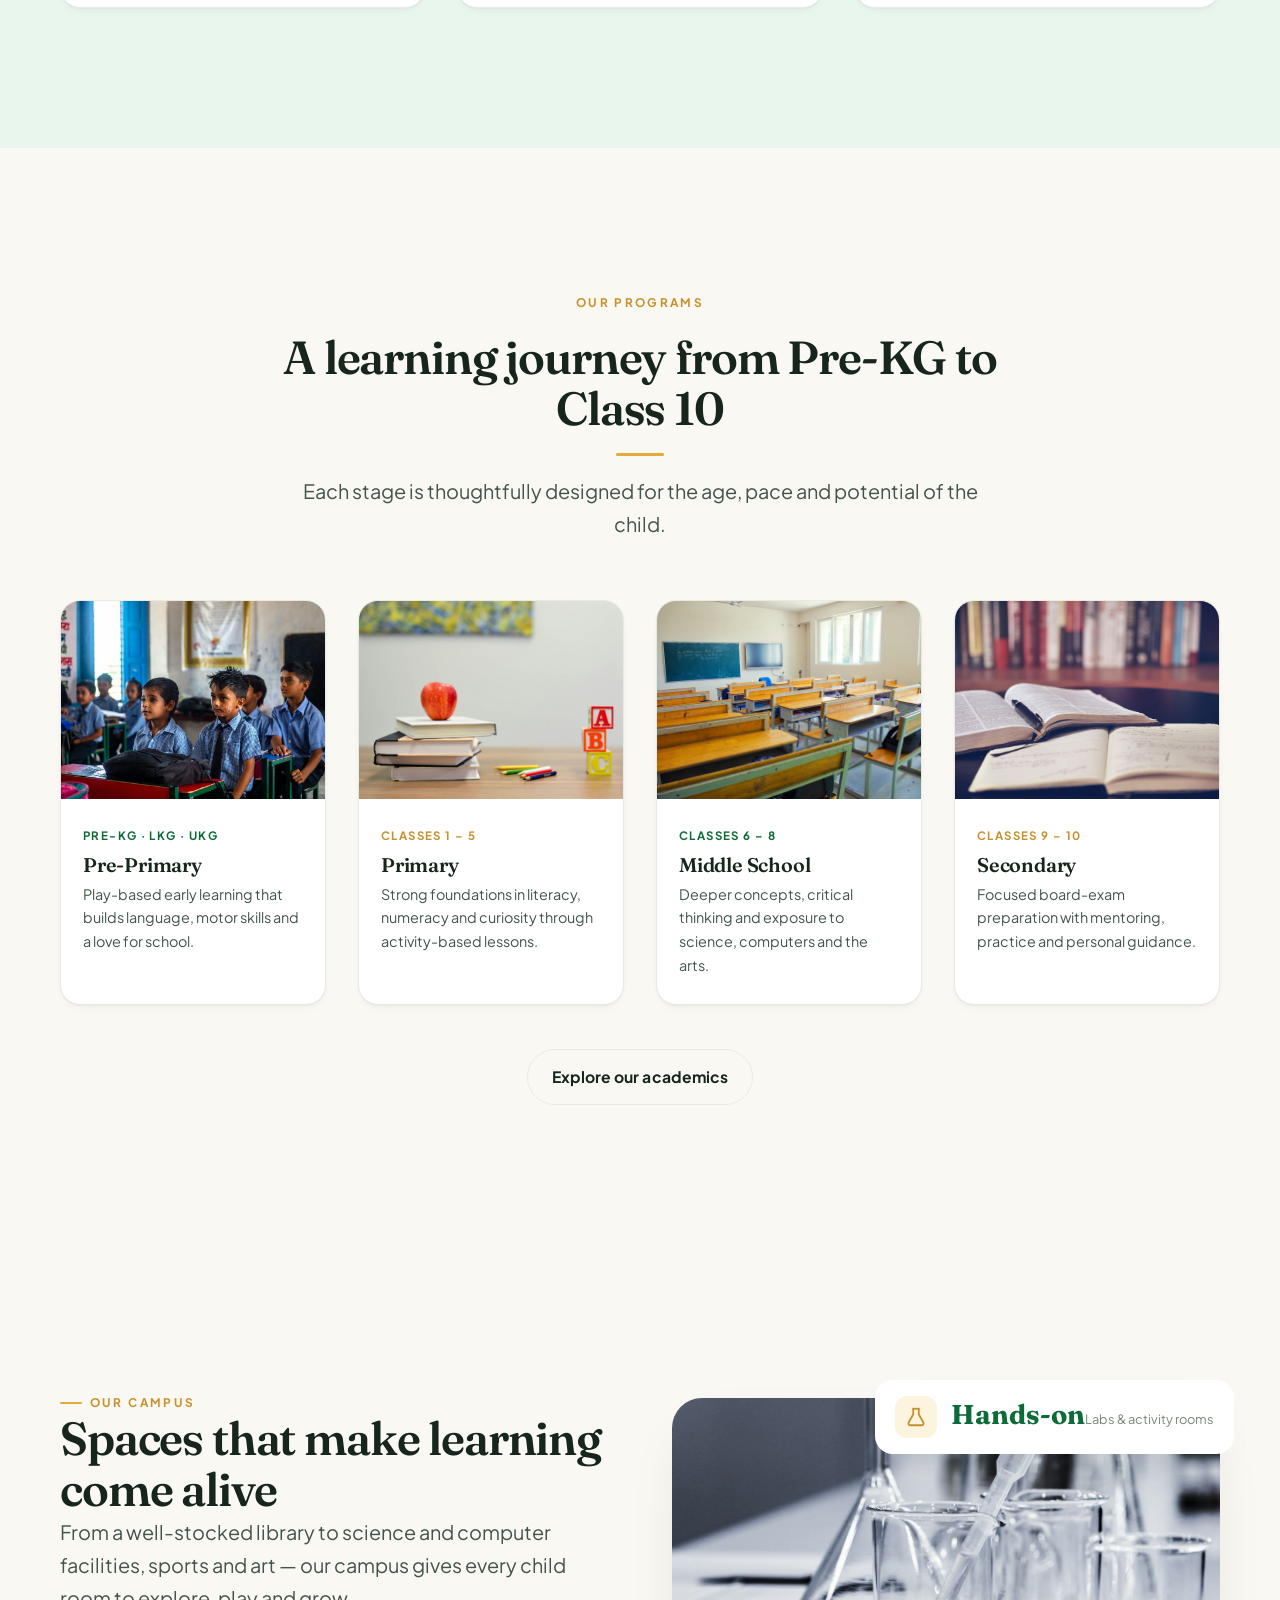
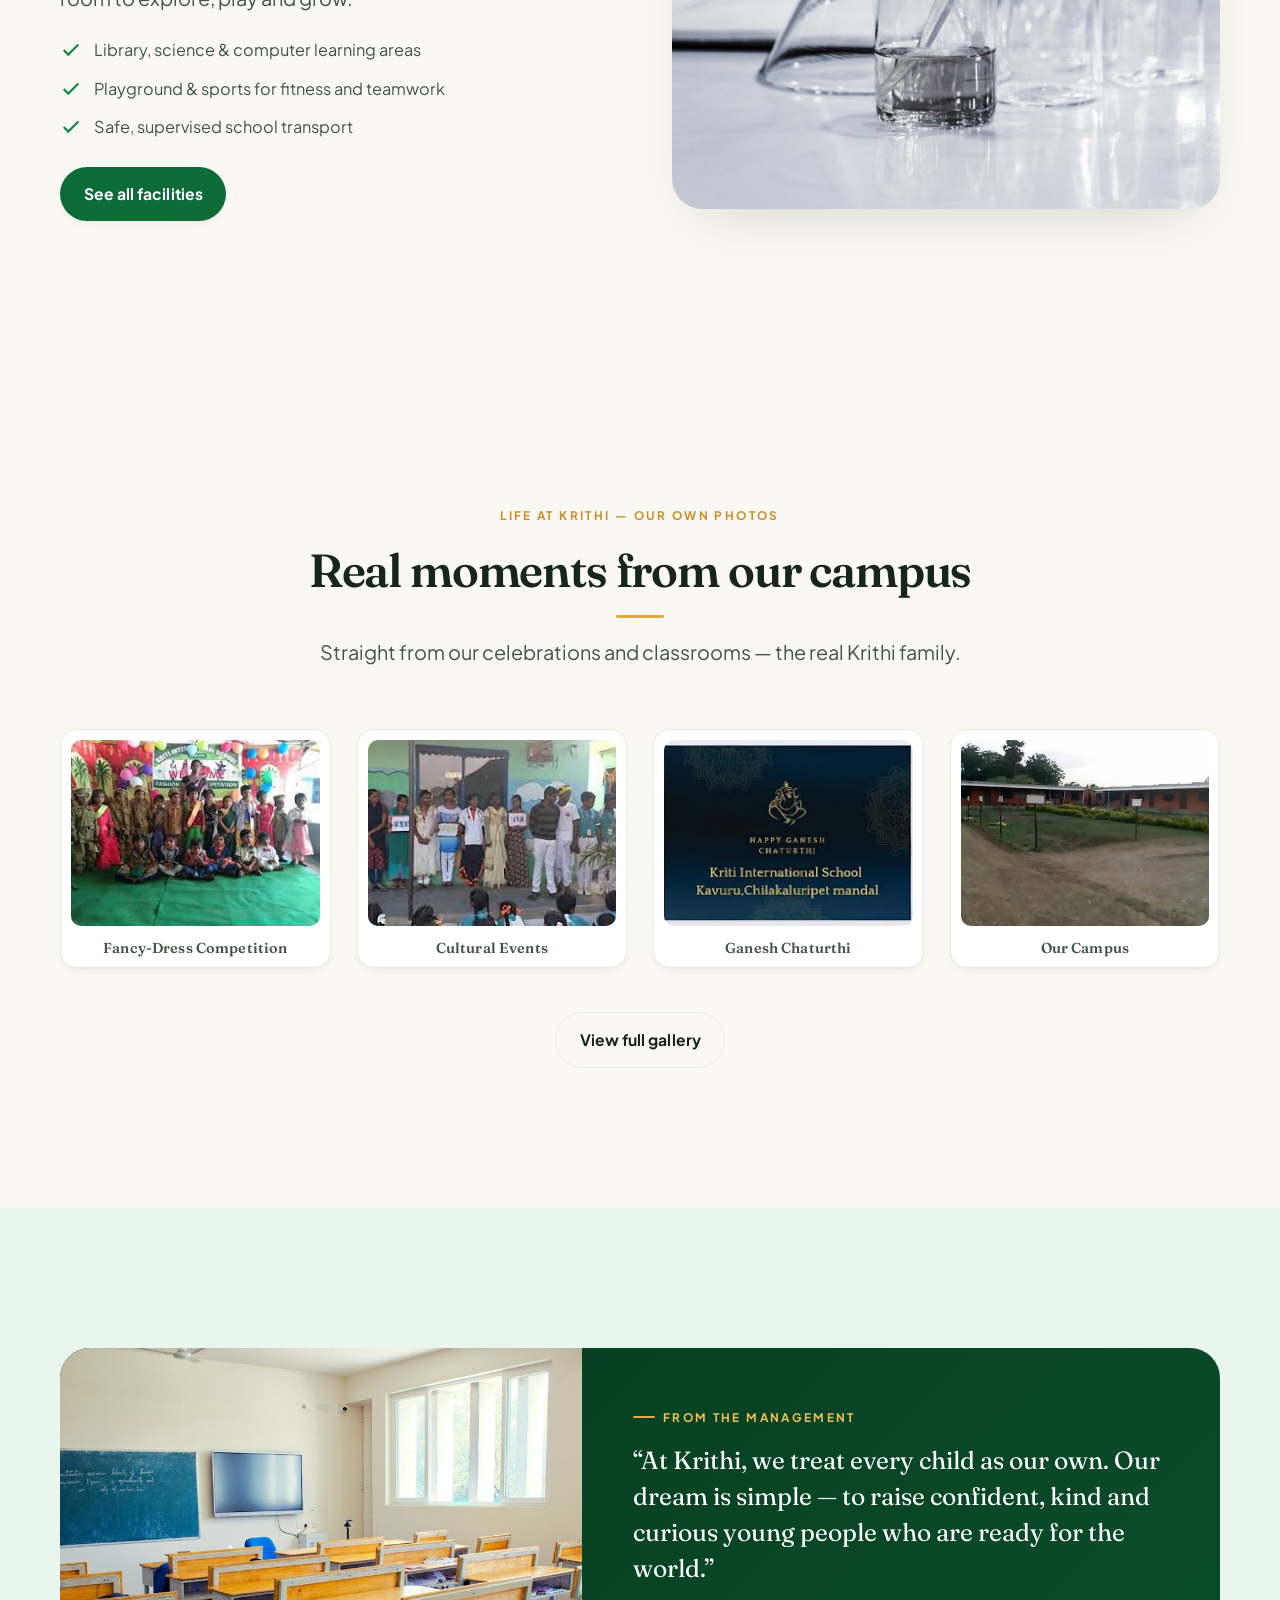
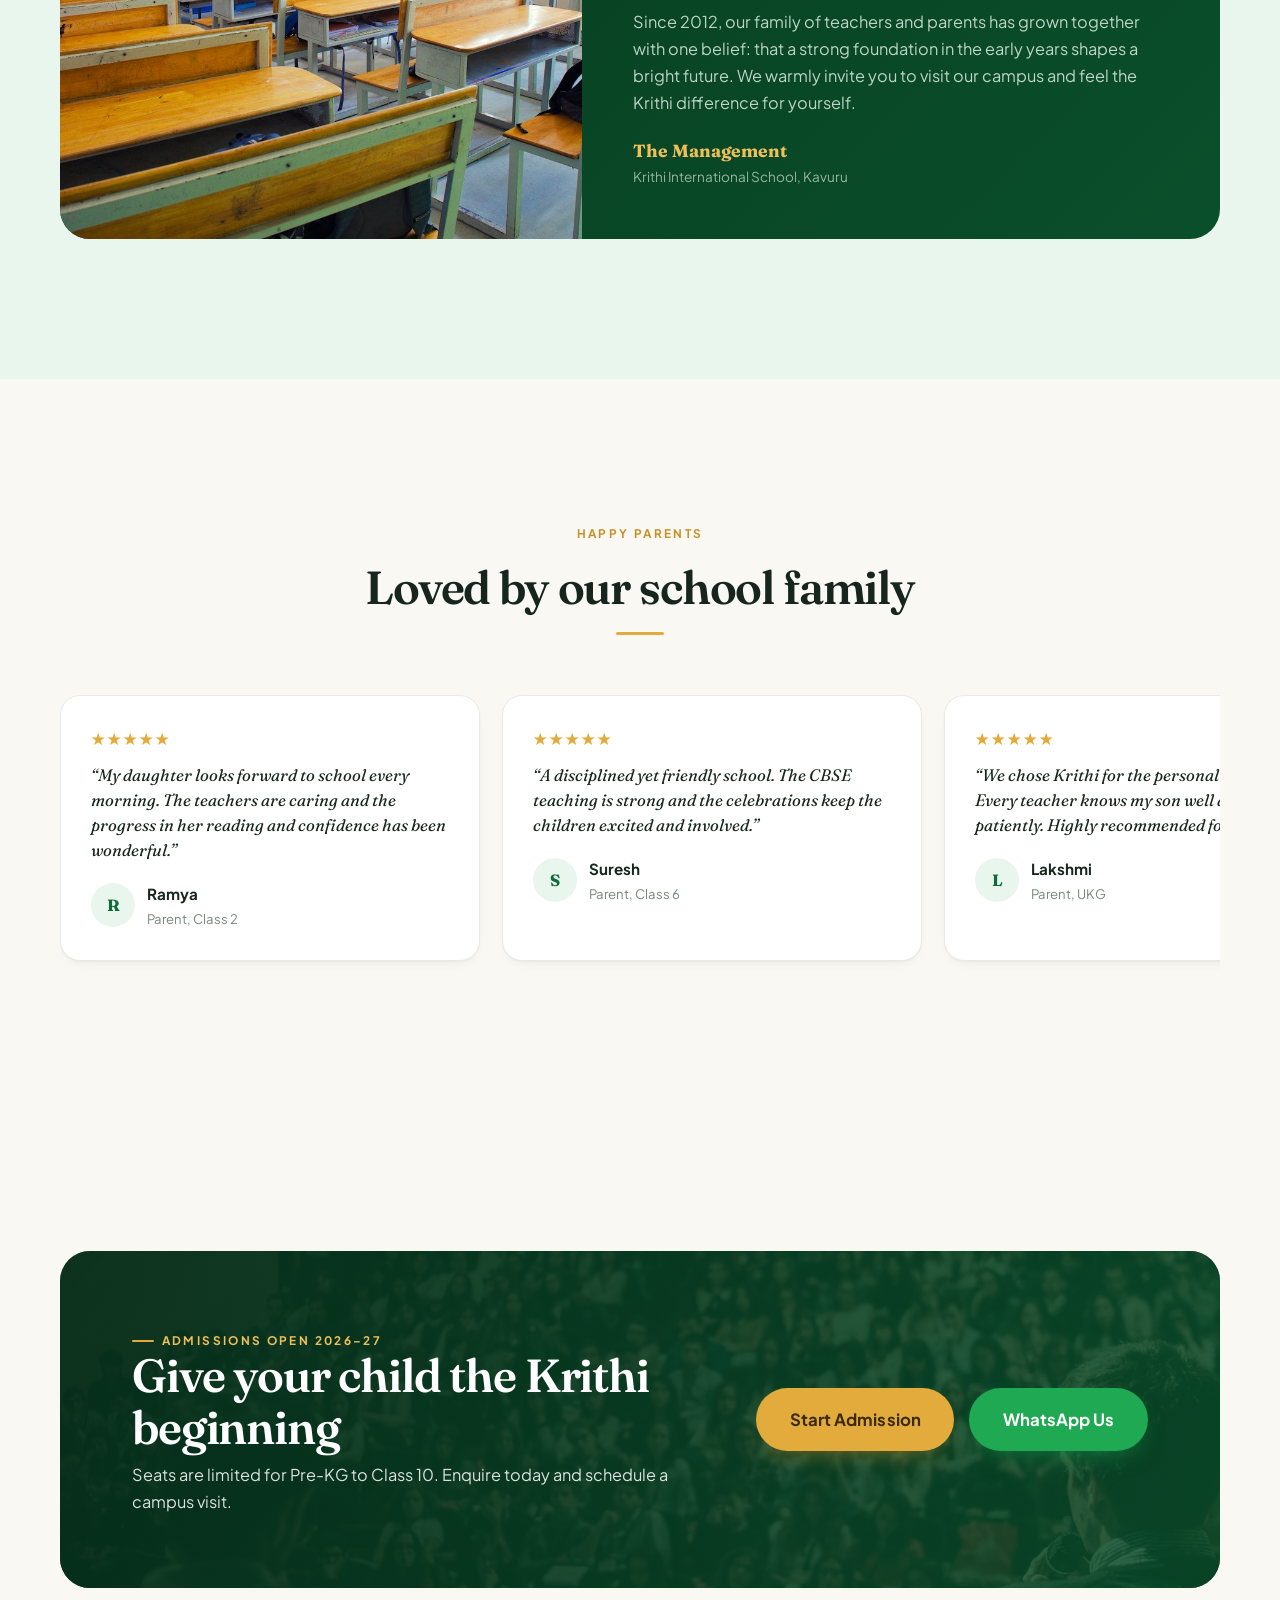
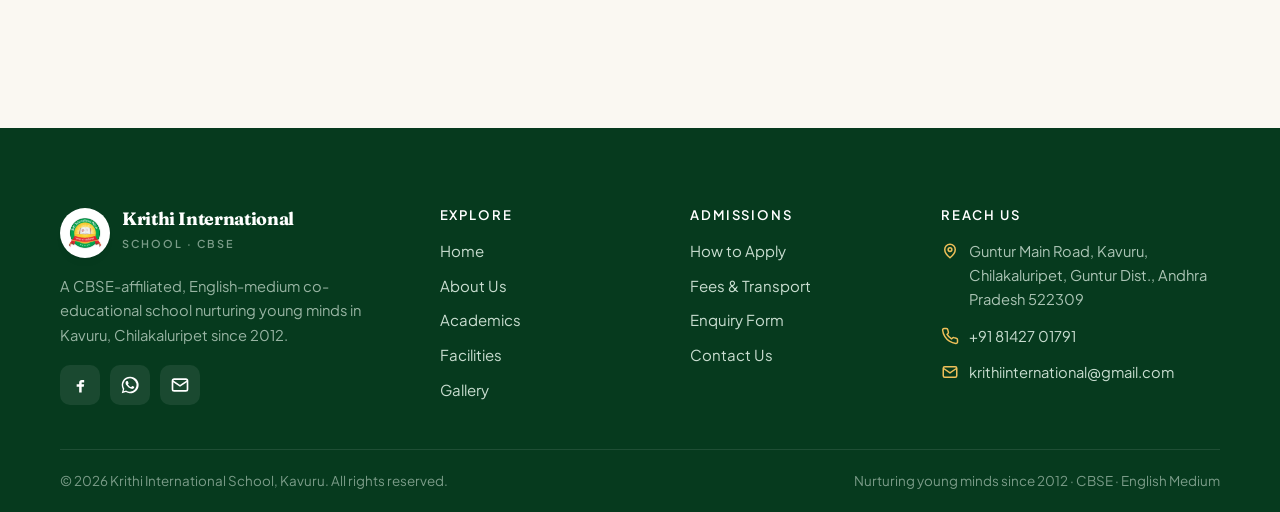
==== commit f91a1ee8: "Restore branded slide 1 (logo + motto + quote); drop many-boys slide - Bring back the previous first" ====
--- a/index.html
+++ b/index.html
@@ -68,7 +68,16 @@
     <div class="hero__slide is-active" style="background-image:url('assets/img/stock/slide-logo.jpg')"></div>
     <div class="hero__slide" style="background-image:url('assets/img/stock/class-session.jpg')"></div>
     <div class="hero__slide" style="background-image:url('assets/img/stock/book-logo.jpg')"></div>
-    <div class="hero__slide" style="background-image:url('assets/img/stock/indian-kids.jpg')"></div>
+  </div>
+  <div class="hero5__brand">
+    <div class="container hero5__brandinner">
+      <img class="hero5__brandlogo" src="assets/img/real/logo-square.jpg" alt="Krithi International School logo">
+      <div class="hero5__brandtext">
+        <b>“Tamaso Ma Jyotirgamaya”</b>
+        <span>Lead us from darkness to light</span>
+        <p>Nurturing confident, curious and kind young minds since 2012.</p>
+      </div>
+    </div>
   </div>
   <div class="container">
     <div class="hero5__inner">
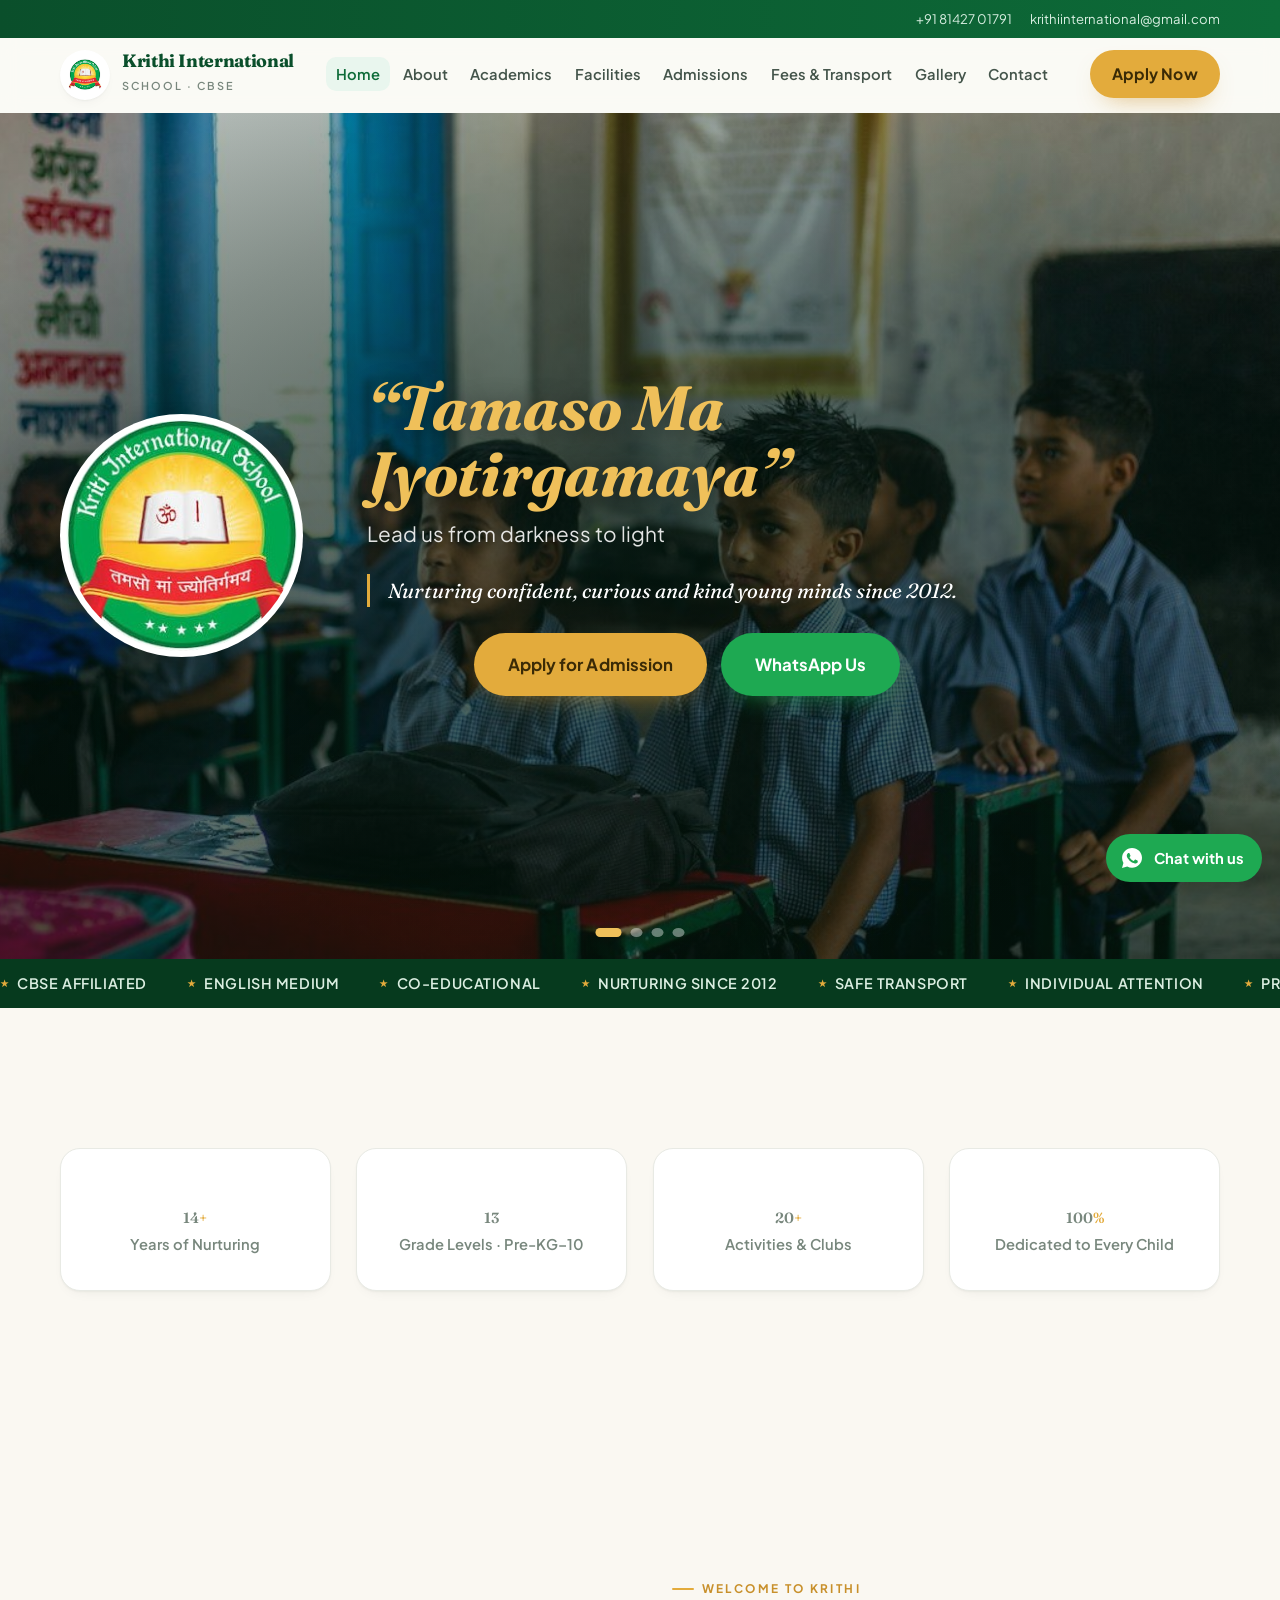
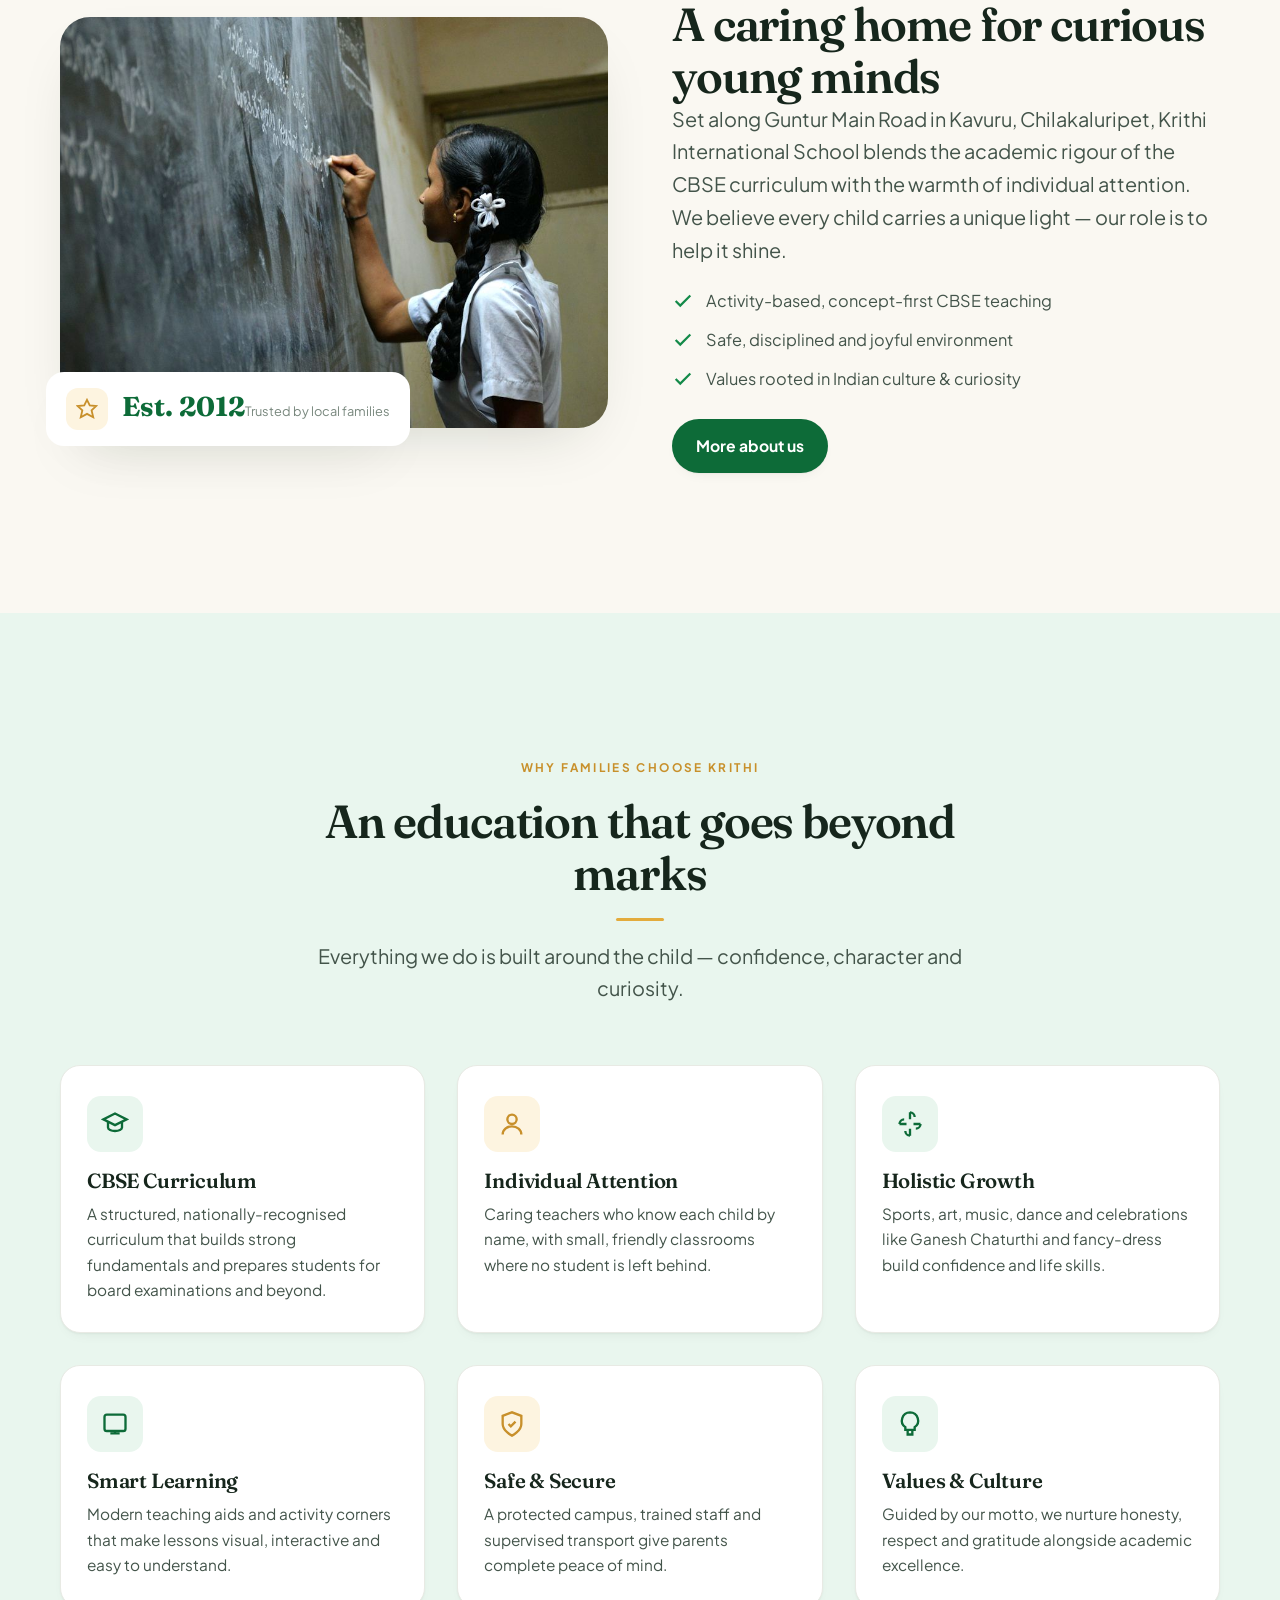
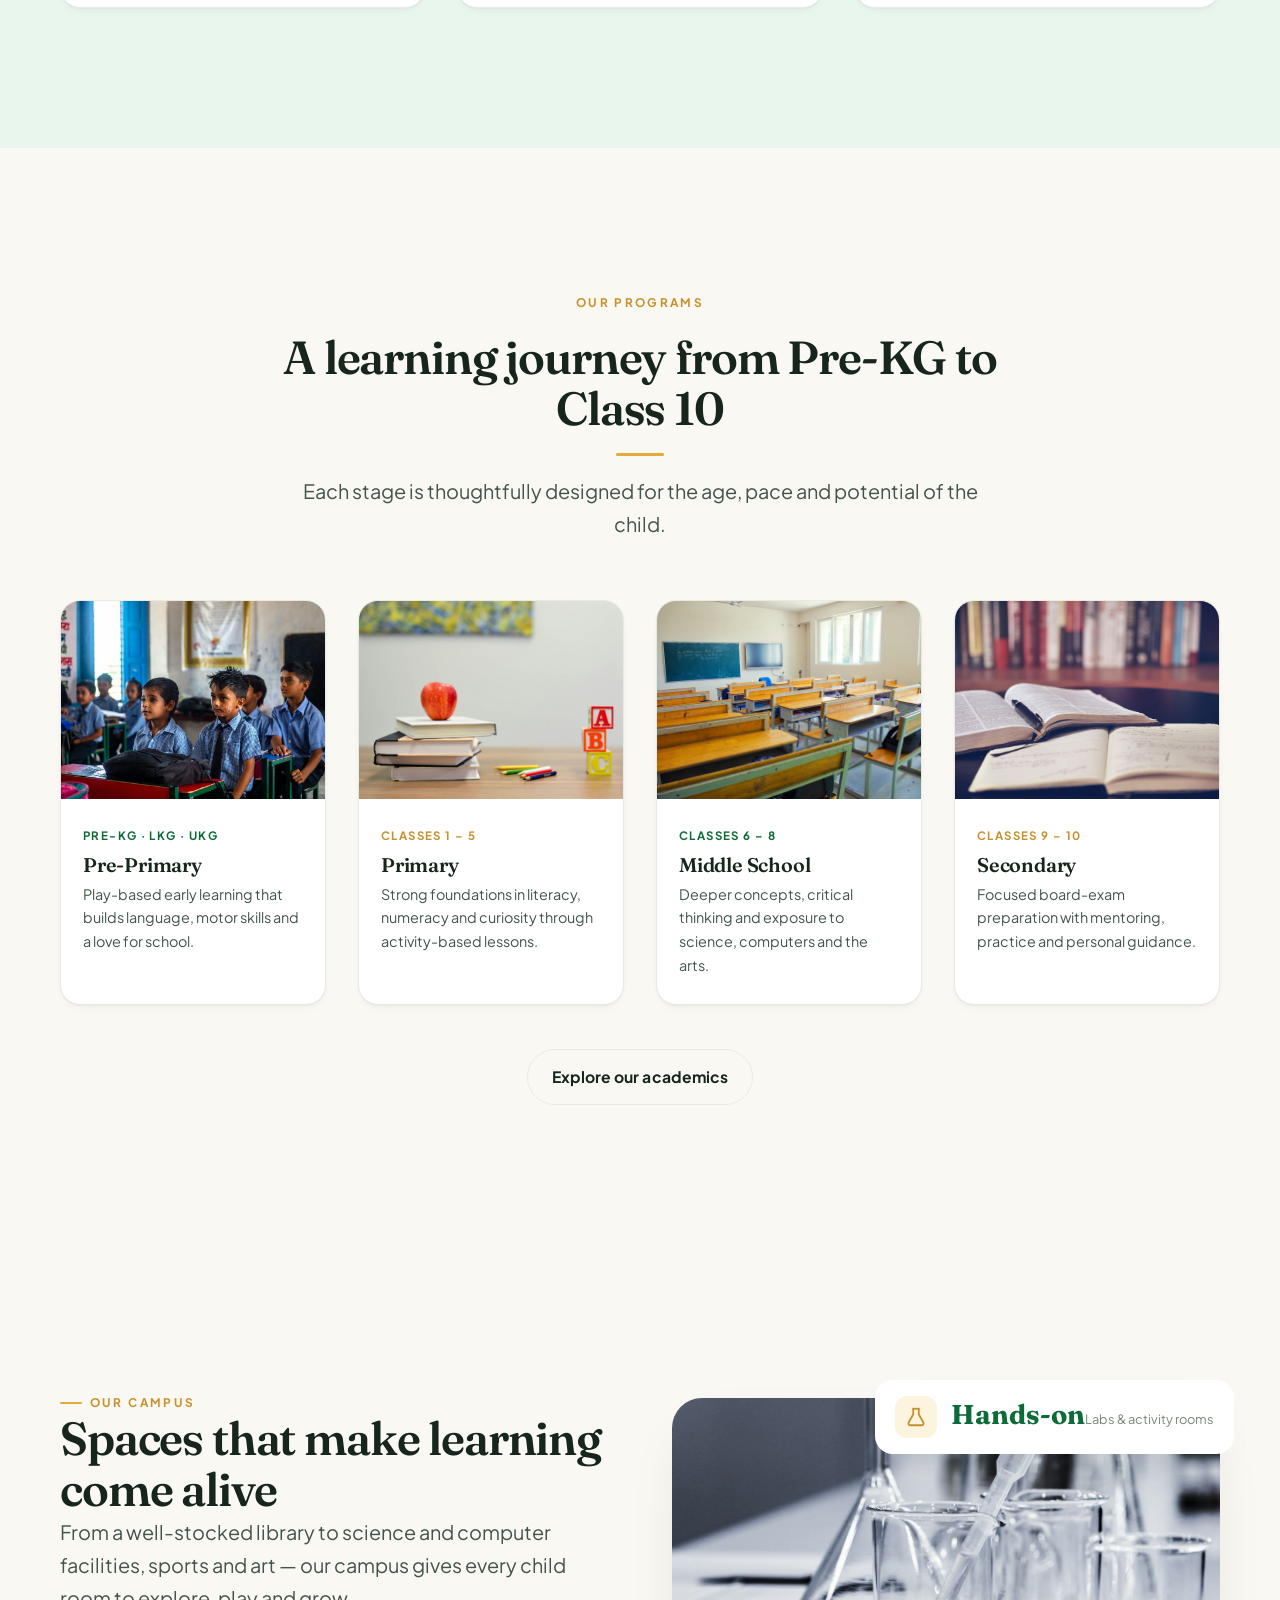
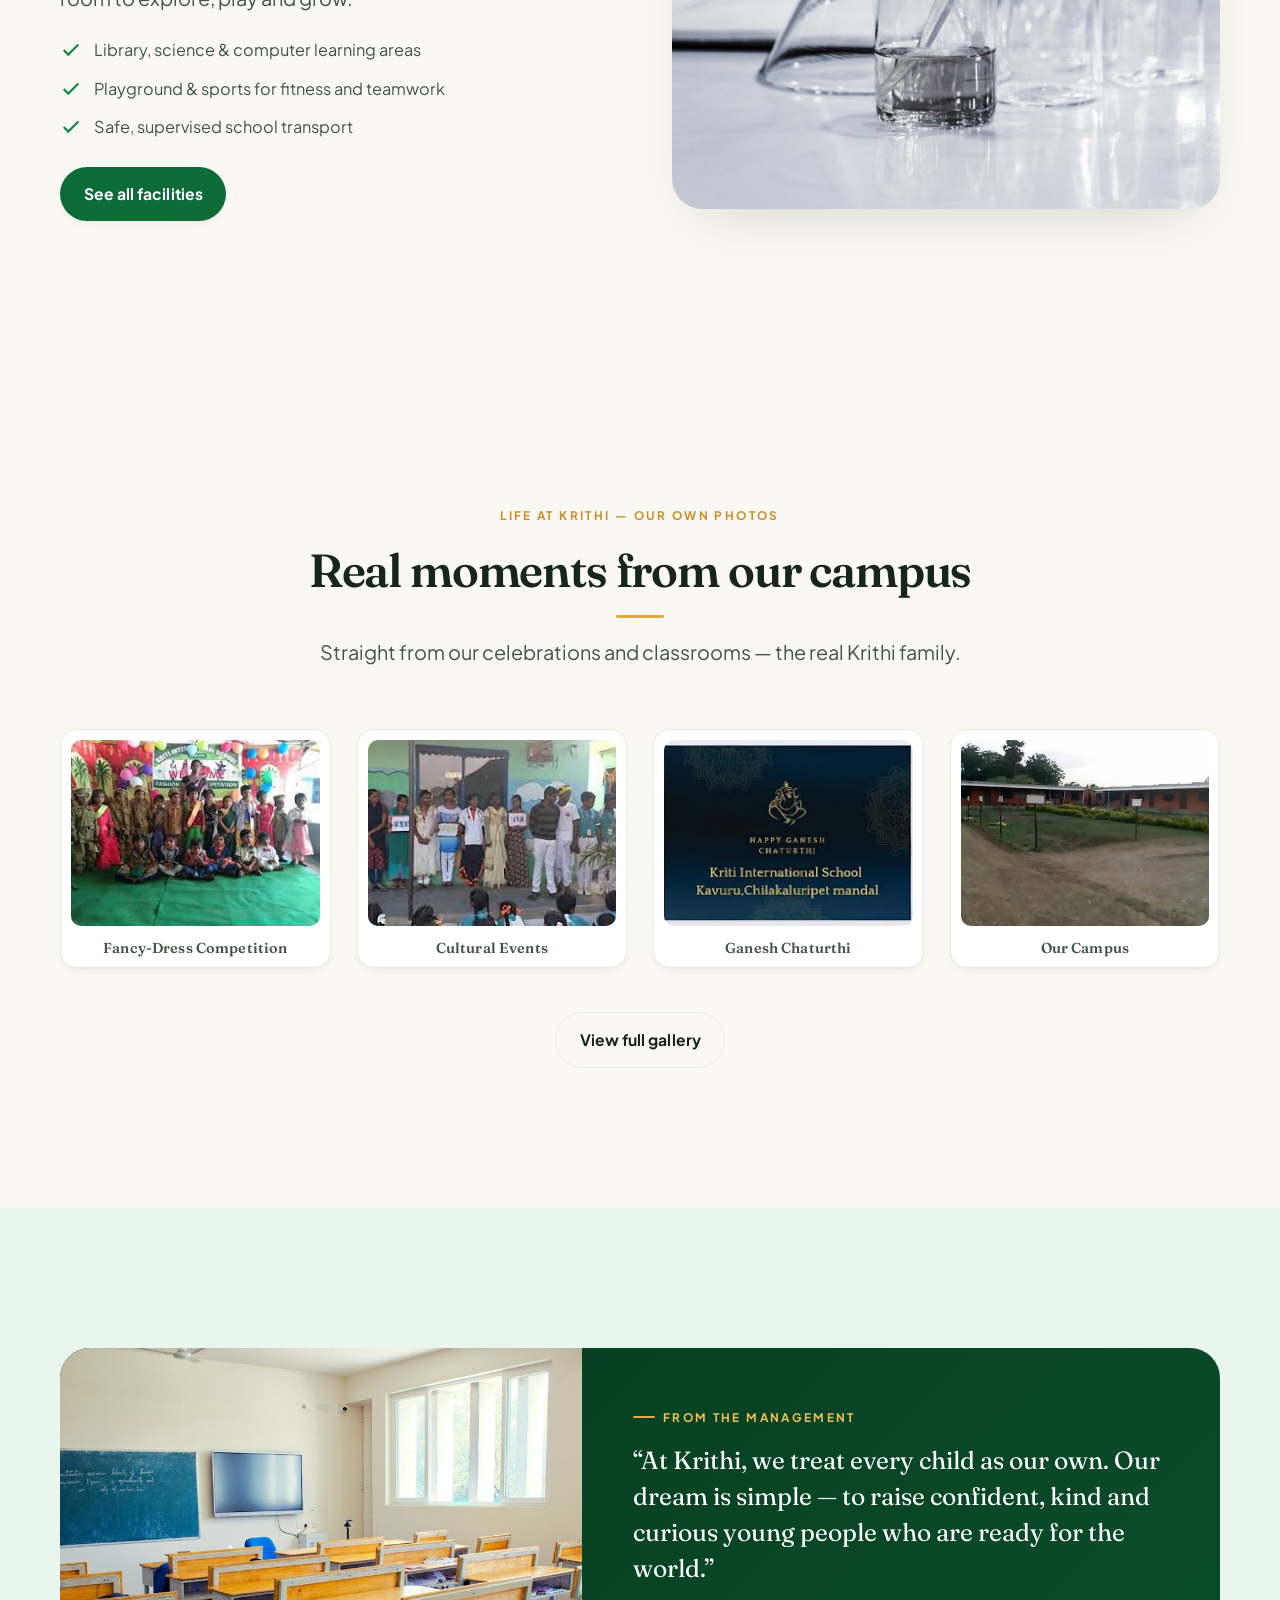
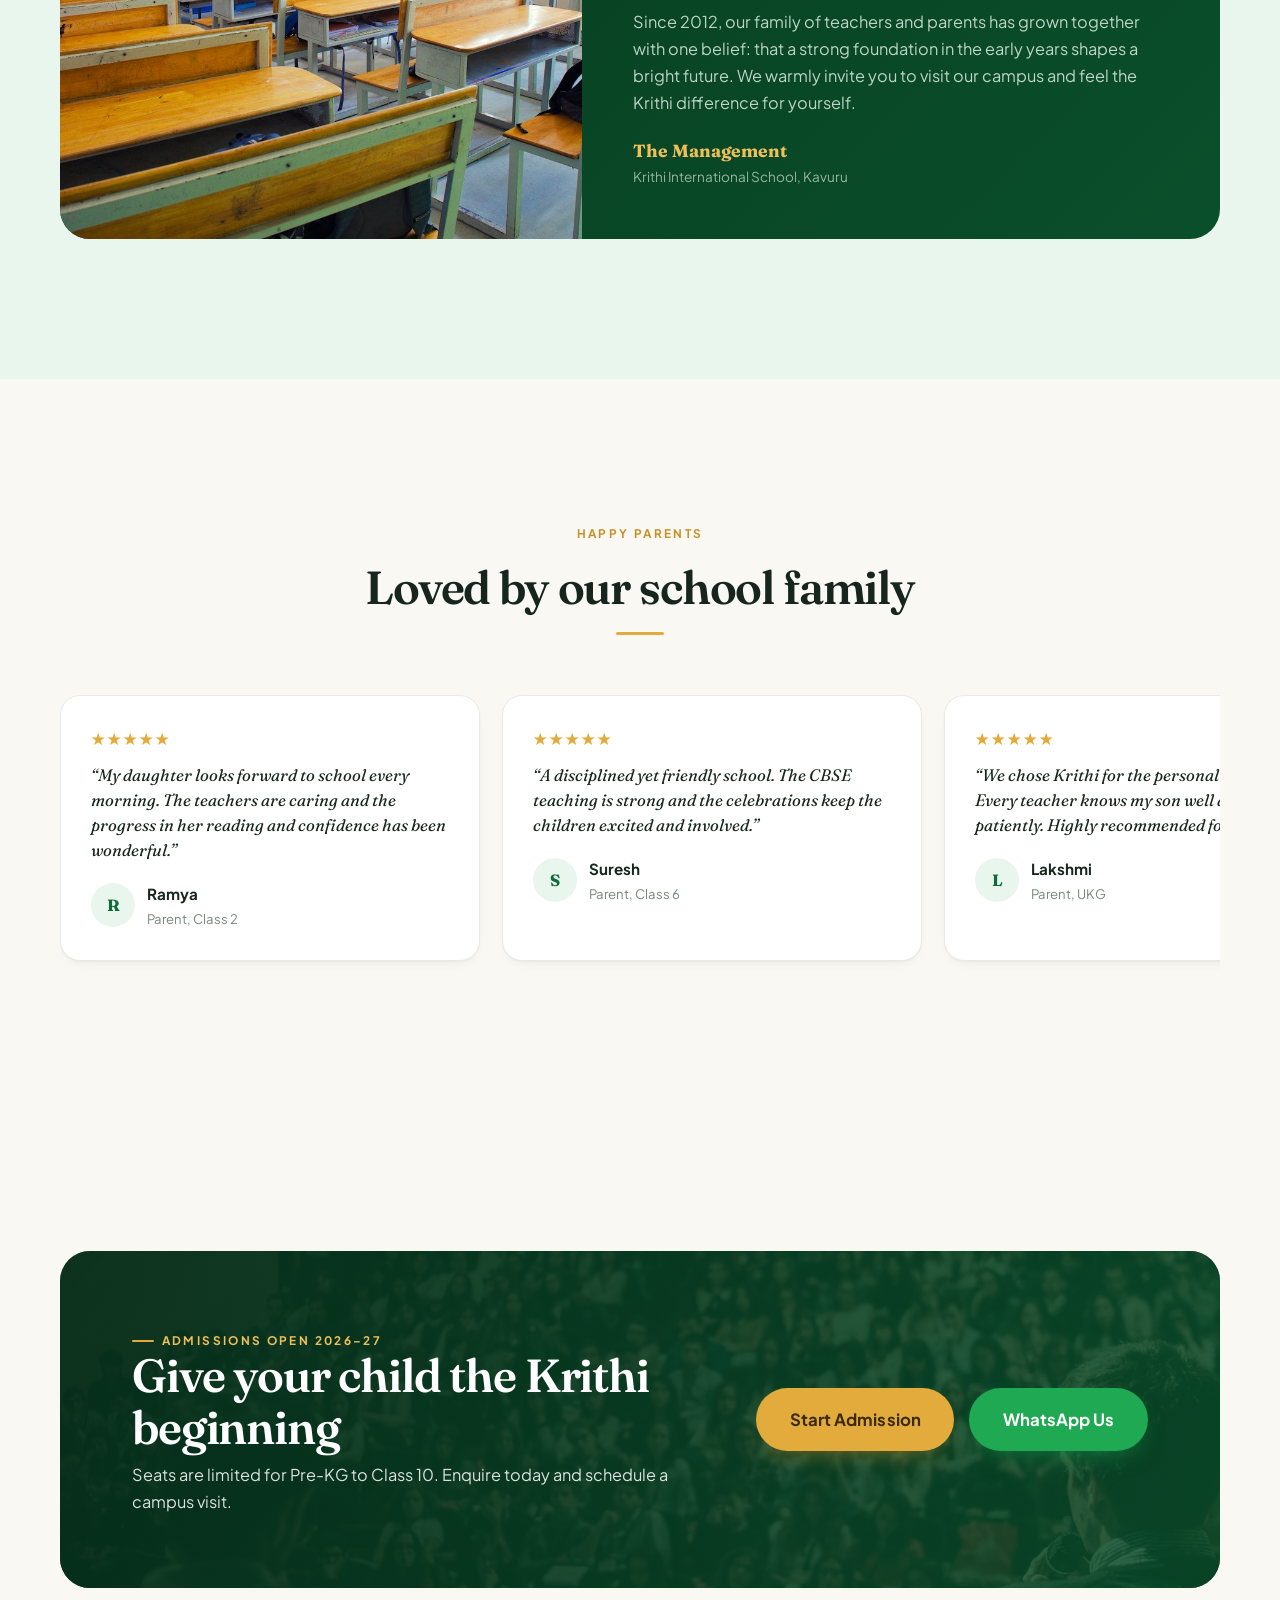
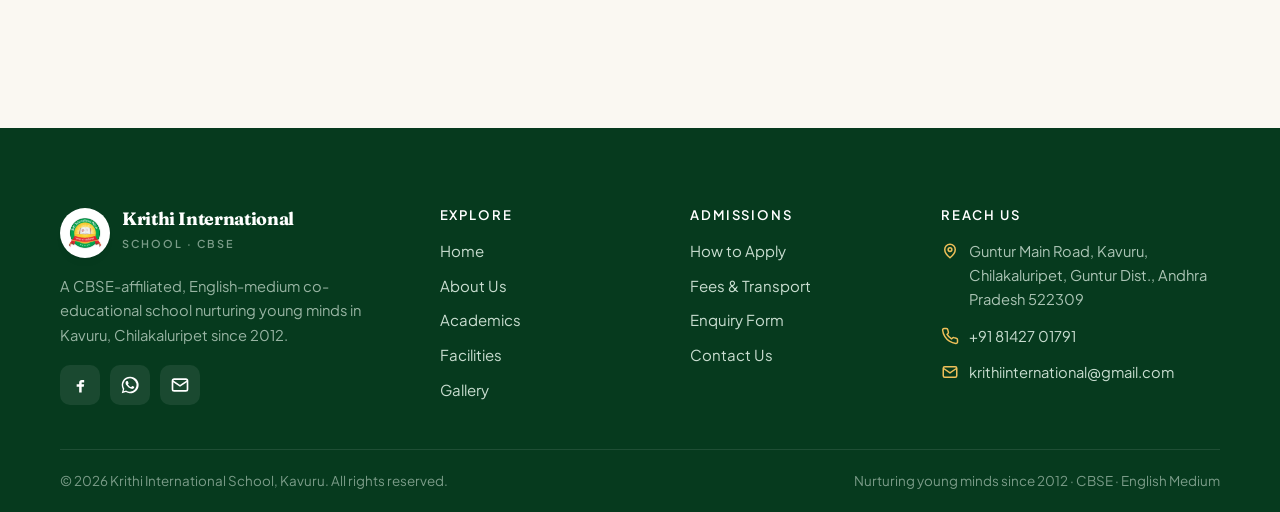
==== commit c5ebdb3c: "Brand slide on a photo backdrop + buttons; add playground slide (4 total) - Slide 1 brand now sits o" ====
--- a/index.html
+++ b/index.html
@@ -65,9 +65,10 @@
 <!-- ===== Hero (dynamic sliding photo background) ===== -->
 <section class="hero5">
   <div class="hero5__slides" aria-hidden="true">
-    <div class="hero__slide is-active" style="background-image:url('assets/img/stock/slide-logo.jpg')"></div>
+    <div class="hero__slide is-active" style="background-image:url('assets/img/stock/happy-child.jpg')"></div>
     <div class="hero__slide" style="background-image:url('assets/img/stock/class-session.jpg')"></div>
     <div class="hero__slide" style="background-image:url('assets/img/stock/book-logo.jpg')"></div>
+    <div class="hero__slide" style="background-image:url('assets/img/stock/sports.jpg')"></div>
   </div>
   <div class="hero5__brand">
     <div class="container hero5__brandinner">
@@ -76,6 +77,10 @@
         <b>“Tamaso Ma Jyotirgamaya”</b>
         <span>Lead us from darkness to light</span>
         <p>Nurturing confident, curious and kind young minds since 2012.</p>
+        <div class="btn-row hero5__brandbtns">
+          <a class="btn btn--gold btn--lg" href="pages/admissions.html">Apply for Admission</a>
+          <a class="btn btn--wa btn--lg" href="https://wa.me/918142701791?text=Hello%20Krithi%20International%20School%2C%20I%20would%20like%20admission%20details." target="_blank" rel="noopener">WhatsApp Us</a>
+        </div>
       </div>
     </div>
   </div>
--- a/assets/css/style.css
+++ b/assets/css/style.css
@@ -885,3 +885,13 @@
   .hero5__brandinner{ flex-direction:column; text-align:center; gap:22px; }
   .hero5__brandtext p{ border-left:0; padding-left:0; margin-inline:auto; }
 }
+
+/* v10 — brand-slide buttons + lighter overlay so the photo shows */
+.hero5__brandbtns{ margin-top:26px; }
+.hero5__brand a{ pointer-events:auto; }
+@media(max-width:760px){ .hero5__brandbtns{ justify-content:center; } }
+.hero5::after{
+  background:
+    radial-gradient(82% 74% at 50% 46%, rgba(4,23,13,.5) 0%, rgba(4,23,13,.2) 50%, transparent 76%),
+    linear-gradient(180deg, rgba(5,32,18,.3) 0%, rgba(4,24,14,.64) 100%) !important;
+}
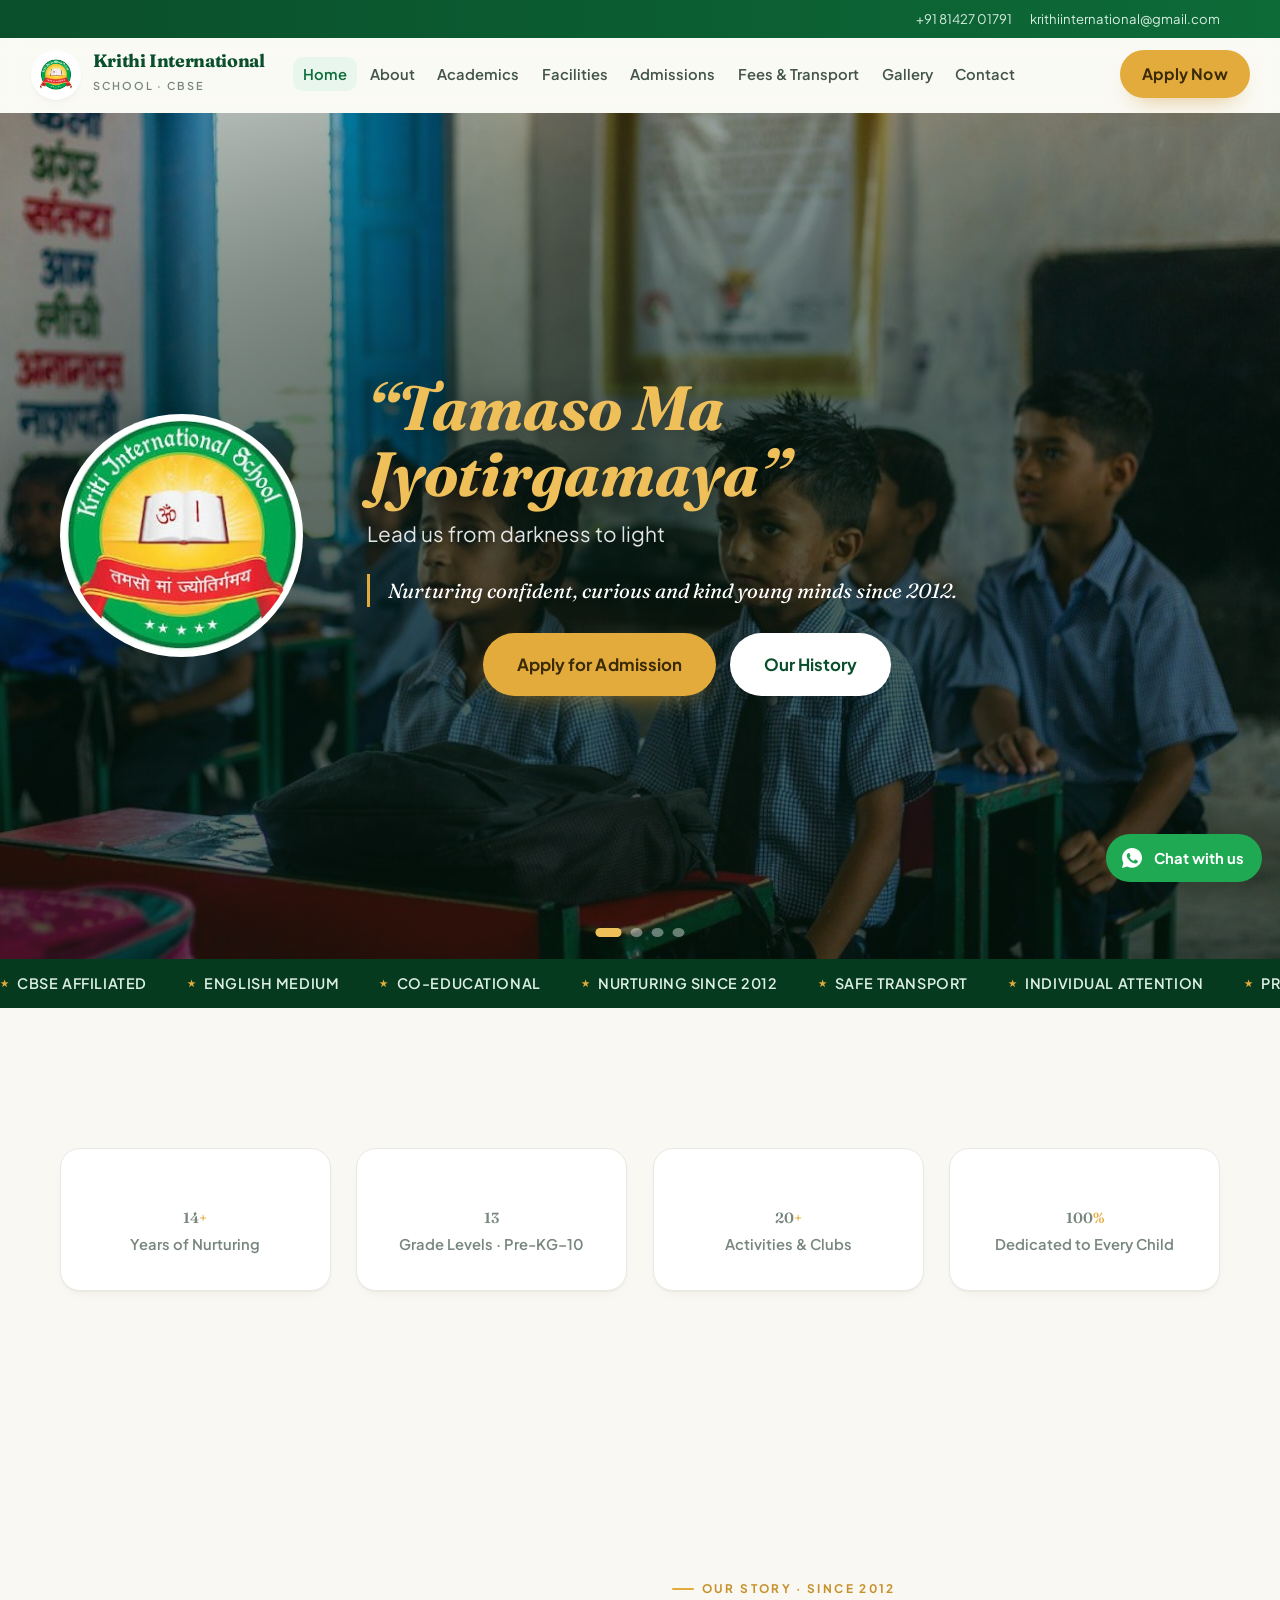
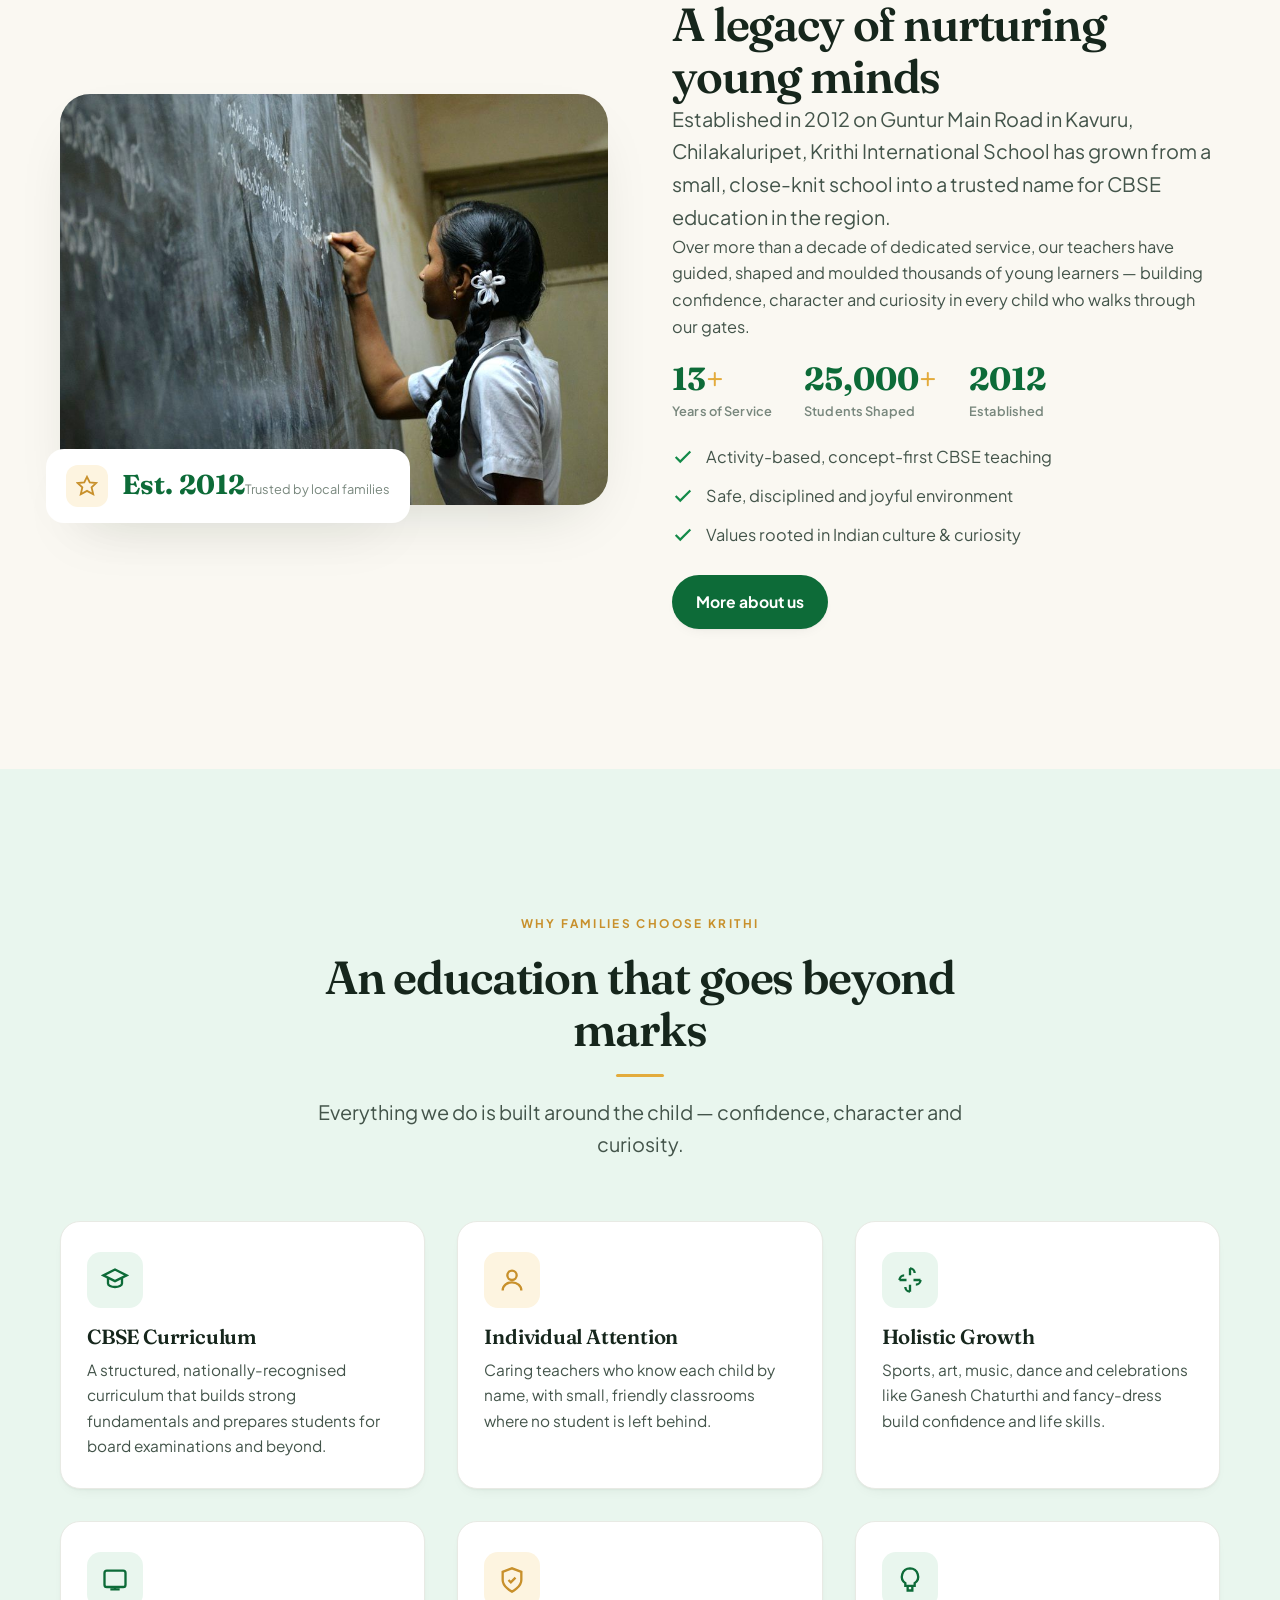
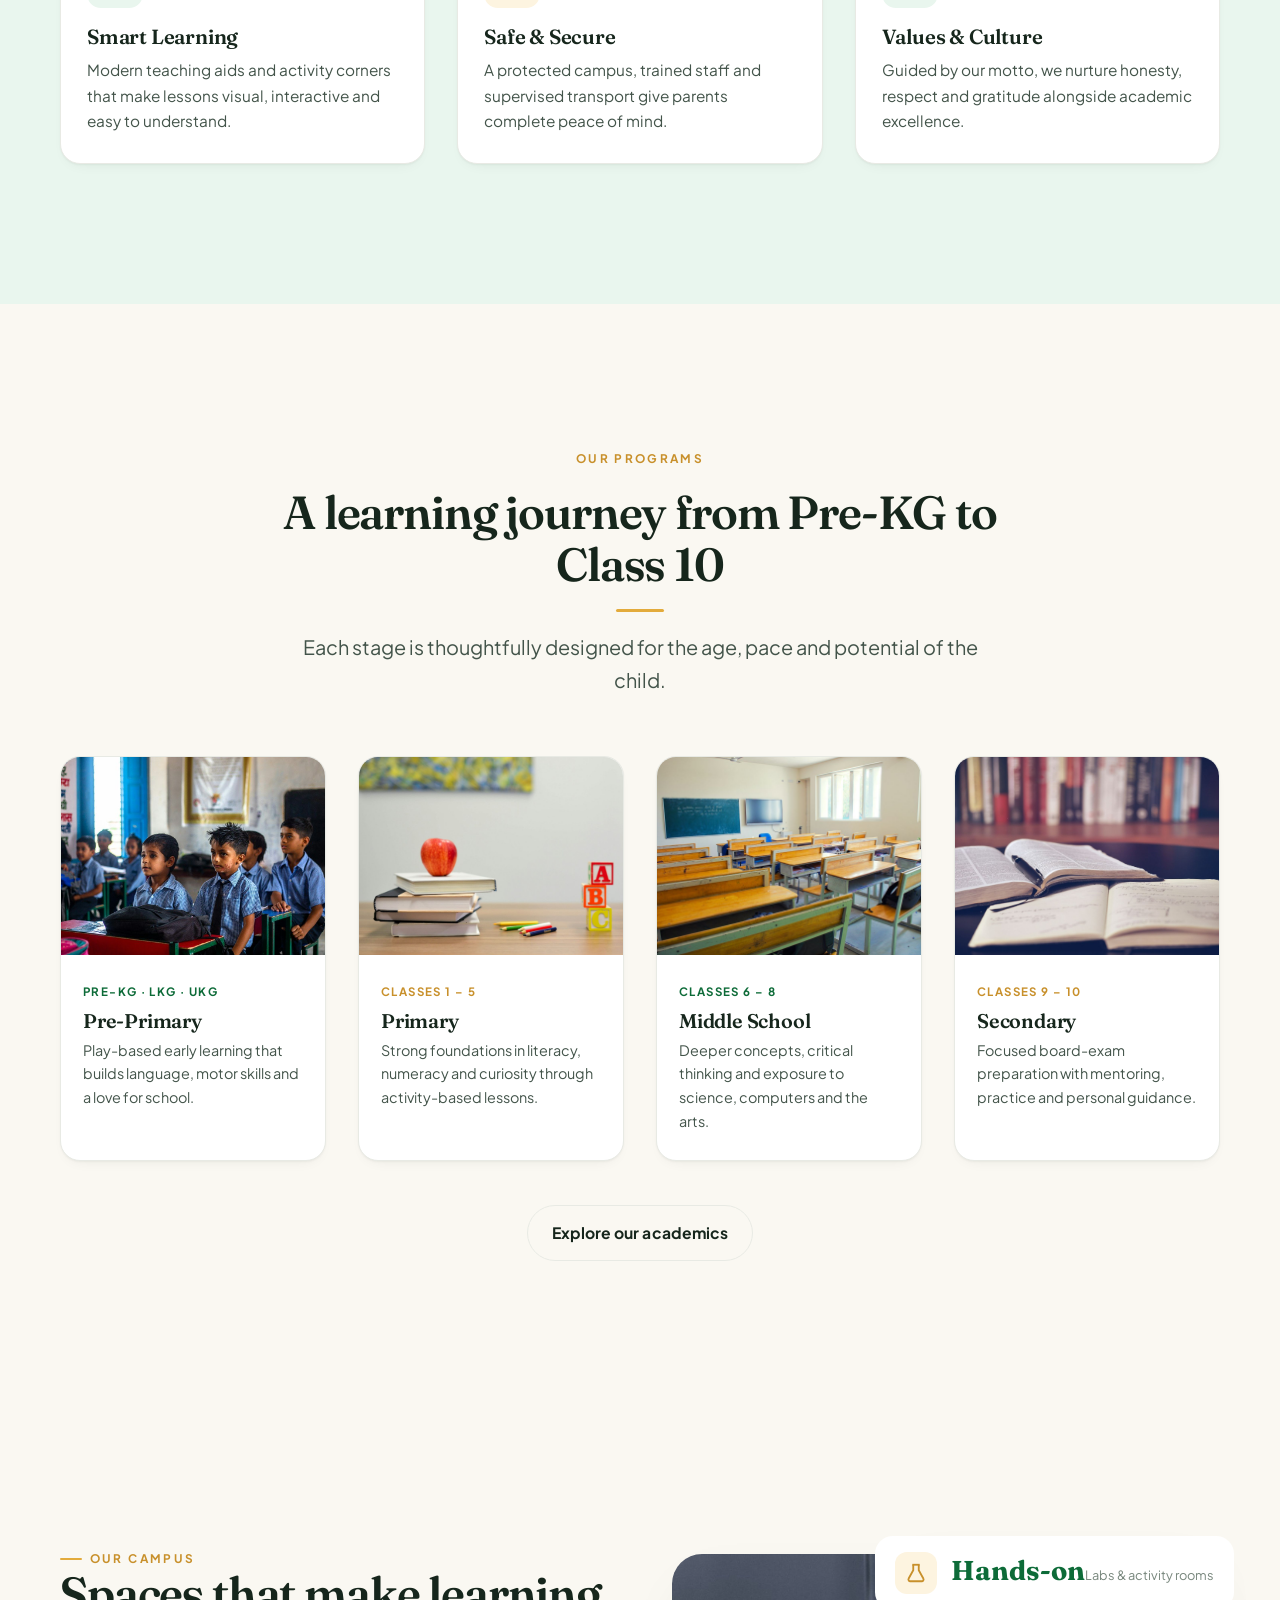
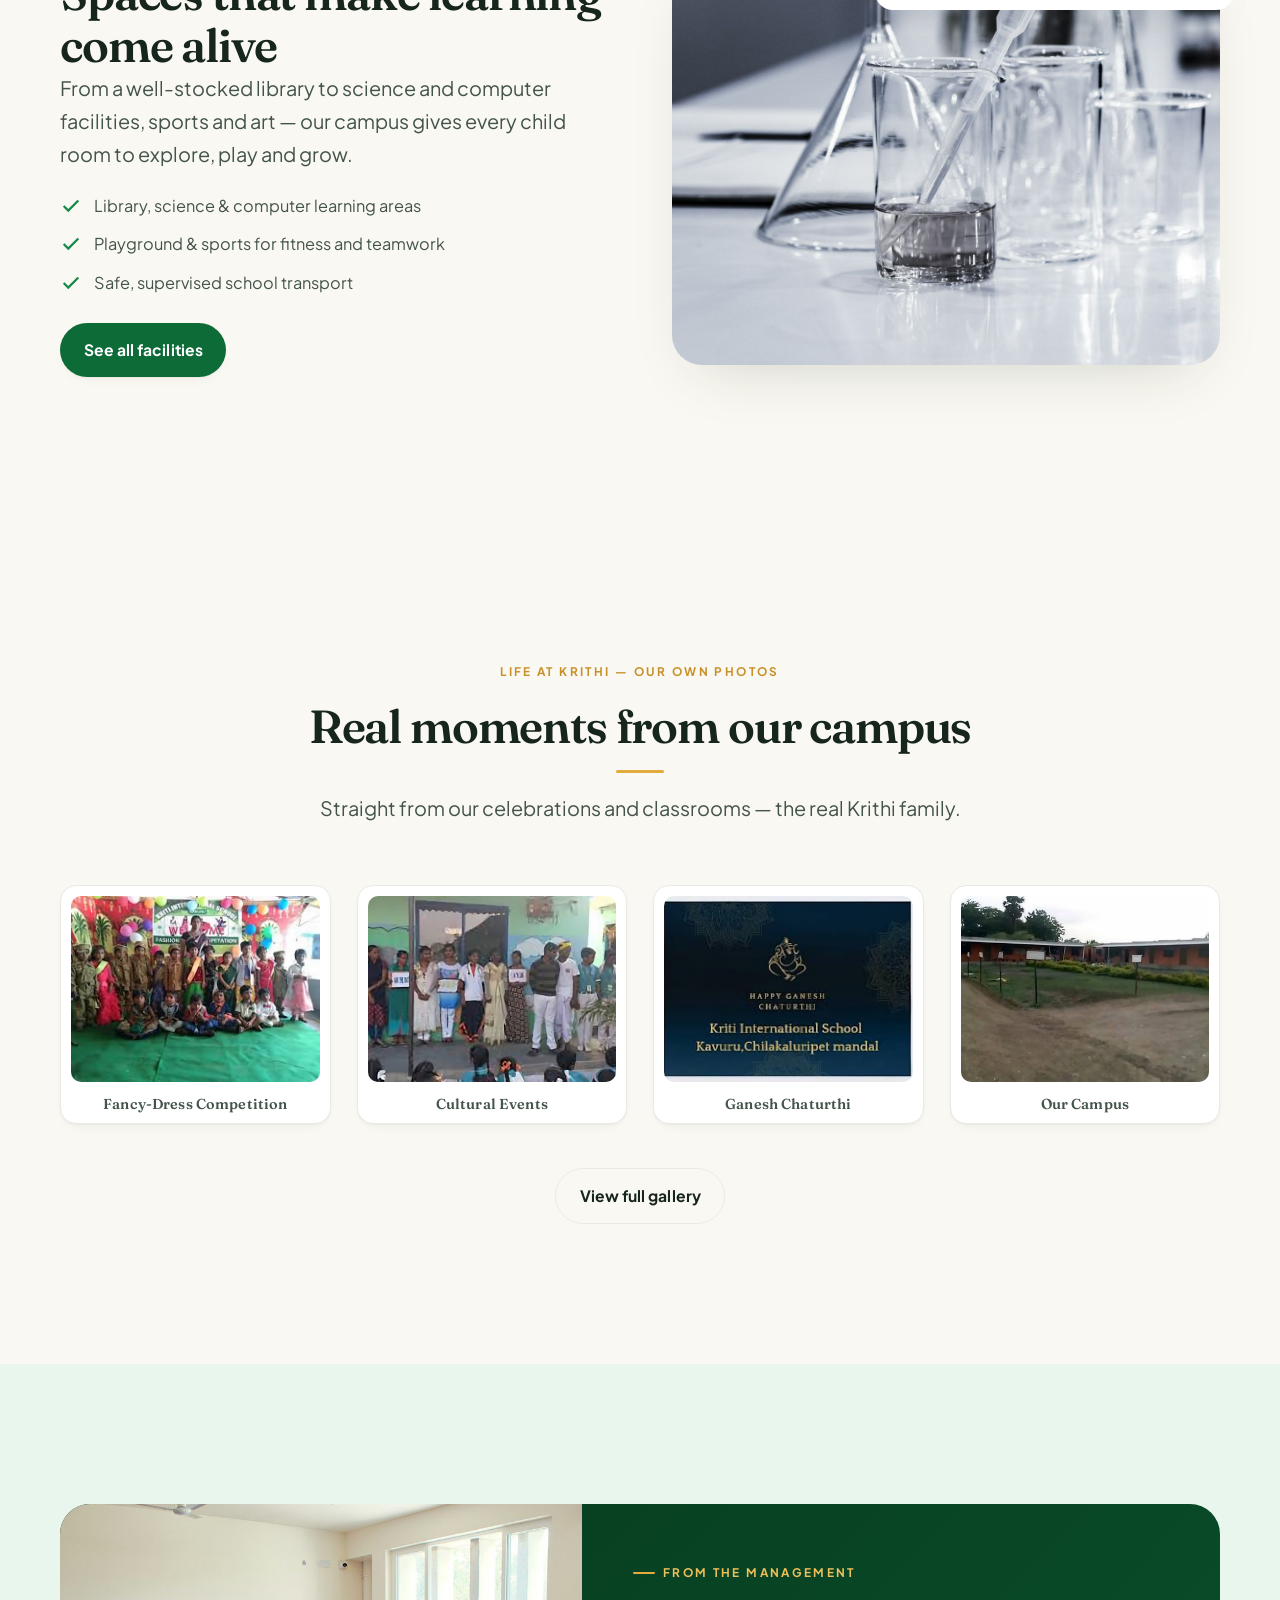
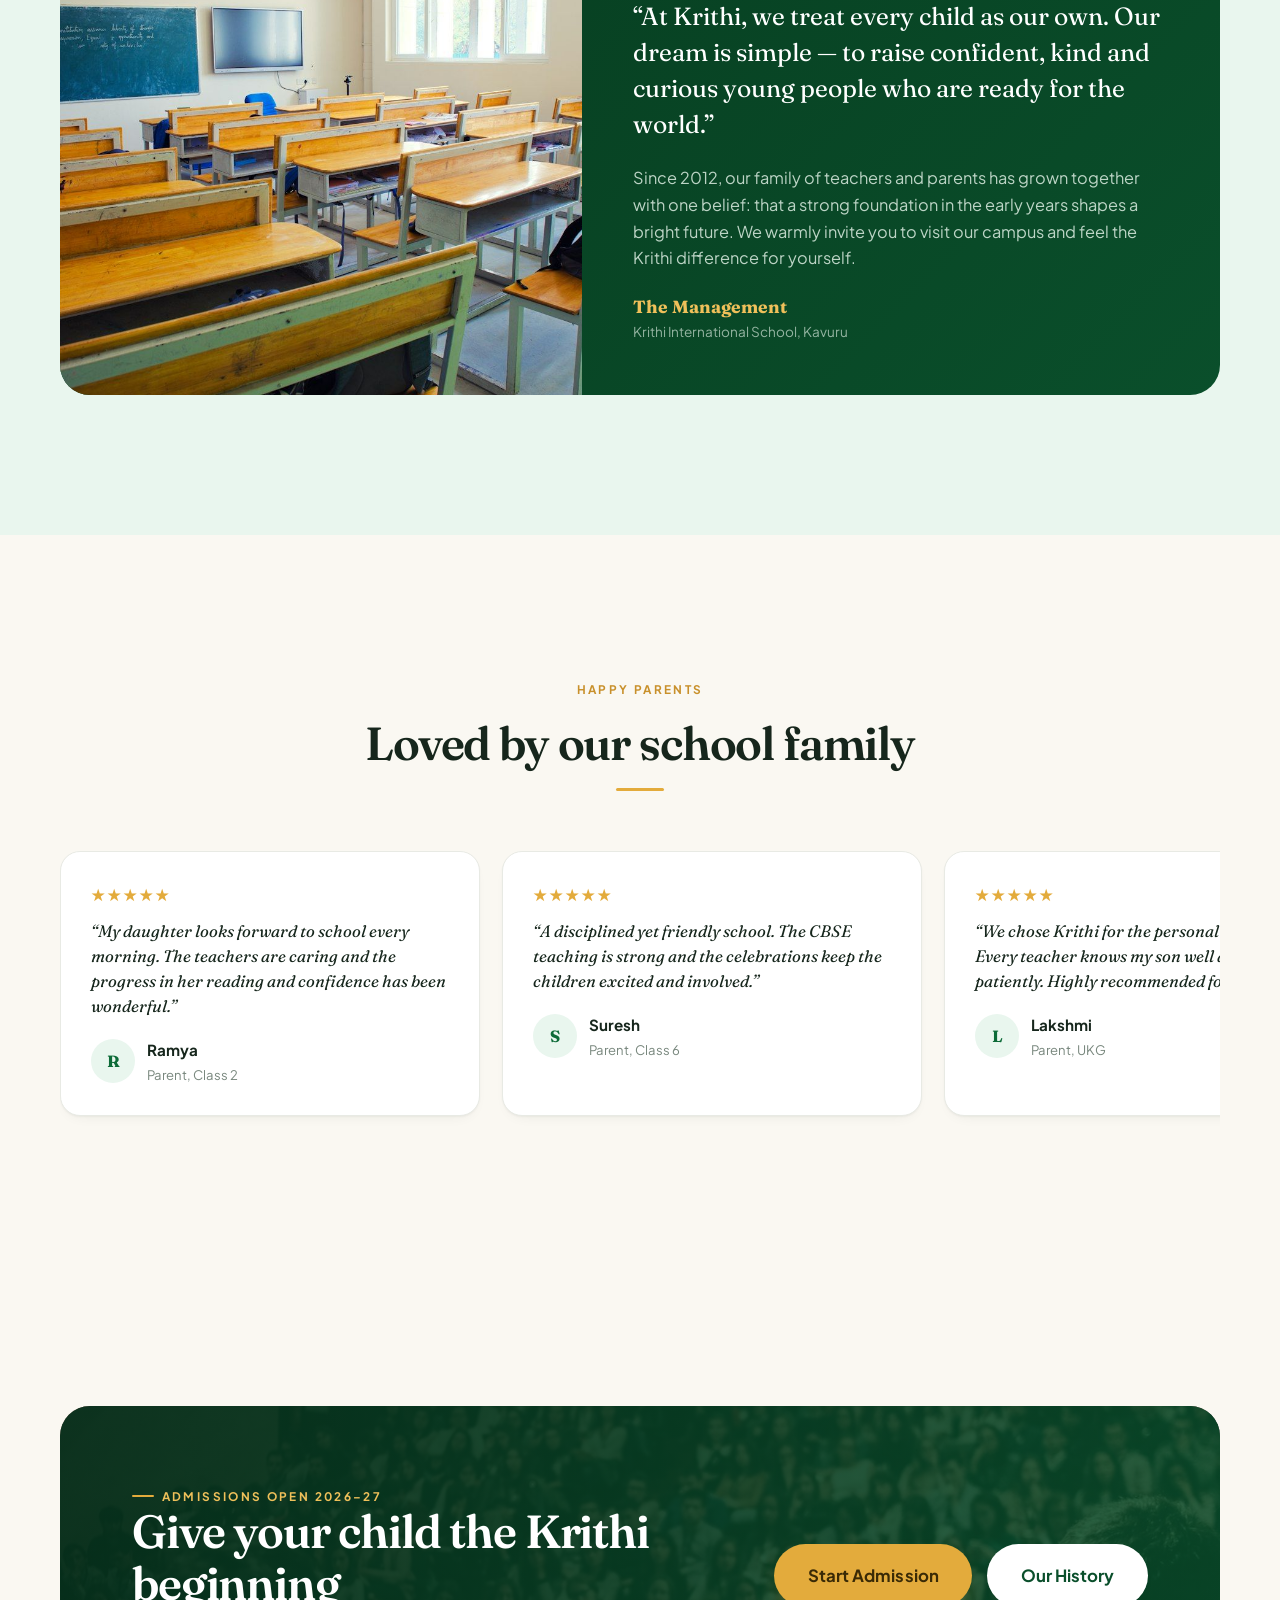
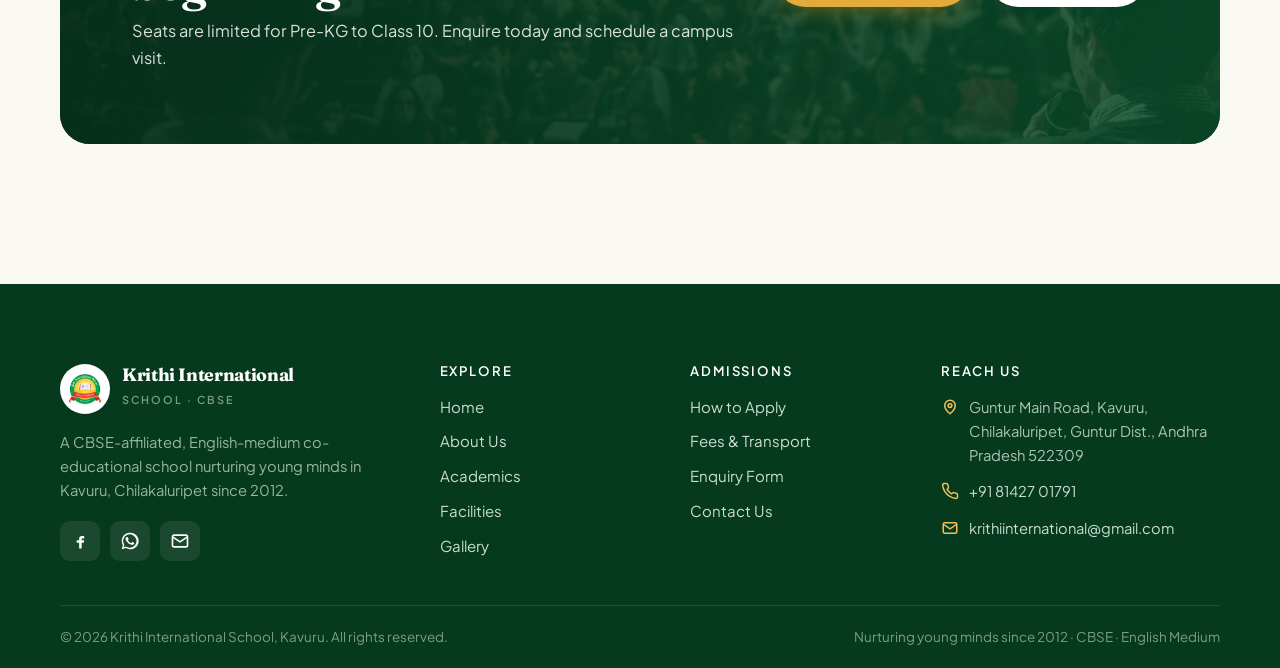
==== commit 5ad0522d: "Hero: replace WhatsApp button with Our History; About history stats; wider nav - Swap the hero "What" ====
--- a/index.html
+++ b/index.html
@@ -79,7 +79,7 @@
         <p>Nurturing confident, curious and kind young minds since 2012.</p>
         <div class="btn-row hero5__brandbtns">
           <a class="btn btn--gold btn--lg" href="pages/admissions.html">Apply for Admission</a>
-          <a class="btn btn--wa btn--lg" href="https://wa.me/918142701791?text=Hello%20Krithi%20International%20School%2C%20I%20would%20like%20admission%20details." target="_blank" rel="noopener">WhatsApp Us</a>
+          <a class="btn btn--white btn--lg" href="#about">Our History</a>
         </div>
       </div>
     </div>
@@ -98,7 +98,7 @@
         <p class="lead2">A nurturing, values-driven CBSE school for the young learners of Chilakaluripet &amp; Guntur — from Pre-KG to Class 10.</p>
         <div class="btn-row">
           <a class="btn btn--gold btn--lg" href="pages/admissions.html">Apply for Admission</a>
-          <a class="btn btn--wa btn--lg" href="https://wa.me/918142701791?text=Hello%20Krithi%20International%20School%2C%20I%20would%20like%20admission%20details." target="_blank" rel="noopener">WhatsApp Us</a>
+          <a class="btn btn--white btn--lg" href="#about">Our History</a>
         </div>
         <div class="hero2__chips">
           <span>Pre-KG to Class 10</span>
@@ -155,9 +155,15 @@
         </div>
       </div>
       <div class="split__content reveal d1">
-        <span class="eyebrow">Welcome to Krithi</span>
-        <h2>A caring home for curious young minds</h2>
-        <p class="lead">Set along Guntur Main Road in Kavuru, Chilakaluripet, Krithi International School blends the academic rigour of the CBSE curriculum with the warmth of individual attention. We believe every child carries a unique light — our role is to help it shine.</p>
+        <span class="eyebrow">Our Story · Since 2012</span>
+        <h2>A legacy of nurturing young minds</h2>
+        <p class="lead">Established in 2012 on Guntur Main Road in Kavuru, Chilakaluripet, Krithi International School has grown from a small, close-knit school into a trusted name for CBSE education in the region.</p>
+        <p>Over more than a decade of dedicated service, our teachers have guided, shaped and moulded thousands of young learners — building confidence, character and curiosity in every child who walks through our gates.</p>
+        <div class="about-stats">
+          <div class="about-stat"><b><span data-count="13">0</span><span class="suffix">+</span></b><small>Years of Service</small></div>
+          <div class="about-stat"><b><span data-count="25000">0</span><span class="suffix">+</span></b><small>Students Shaped</small></div>
+          <div class="about-stat"><b>2012</b><small>Established</small></div>
+        </div>
         <ul class="tick-list">
           <li><svg viewBox="0 0 24 24" fill="none" stroke="currentColor" stroke-width="2.4"><path d="m20 6-11 11-5-5"/></svg> Activity-based, concept-first CBSE teaching</li>
           <li><svg viewBox="0 0 24 24" fill="none" stroke="currentColor" stroke-width="2.4"><path d="m20 6-11 11-5-5"/></svg> Safe, disciplined and joyful environment</li>
@@ -344,7 +350,7 @@
         </div>
         <div class="btn-row">
           <a class="btn btn--gold btn--lg" href="pages/admissions.html">Start Admission</a>
-          <a class="btn btn--wa btn--lg" href="https://wa.me/918142701791?text=Hello%20Krithi%20International%20School%2C%20I%20would%20like%20admission%20details." target="_blank" rel="noopener">WhatsApp Us</a>
+          <a class="btn btn--white btn--lg" href="#about">Our History</a>
         </div>
       </div>
     </div>
--- a/assets/css/style.css
+++ b/assets/css/style.css
@@ -895,3 +895,13 @@
     radial-gradient(82% 74% at 50% 46%, rgba(4,23,13,.5) 0%, rgba(4,23,13,.2) 50%, transparent 76%),
     linear-gradient(180deg, rgba(5,32,18,.3) 0%, rgba(4,24,14,.64) 100%) !important;
 }
+
+/* v11 — about-section history stats + wider navbar */
+.about-stats{ display:flex; gap:32px; margin:22px 0 4px; flex-wrap:wrap; }
+.about-stat b{ font-family:var(--serif); font-size:2rem; color:var(--green-700); line-height:1; display:inline-block; }
+.about-stat b .suffix{ color:var(--gold-500); }
+.about-stat small{ display:block; font-size:.8rem; color:var(--muted); font-weight:600; margin-top:3px; letter-spacing:.01em; }
+
+/* widen the nav bar, reduce side whitespace */
+.site-header .nav{ max-width:none; padding-inline:clamp(20px,2.4vw,52px); justify-content:flex-start; gap:clamp(16px,2.2vw,36px); }
+.site-header .nav__cta{ margin-left:auto; }
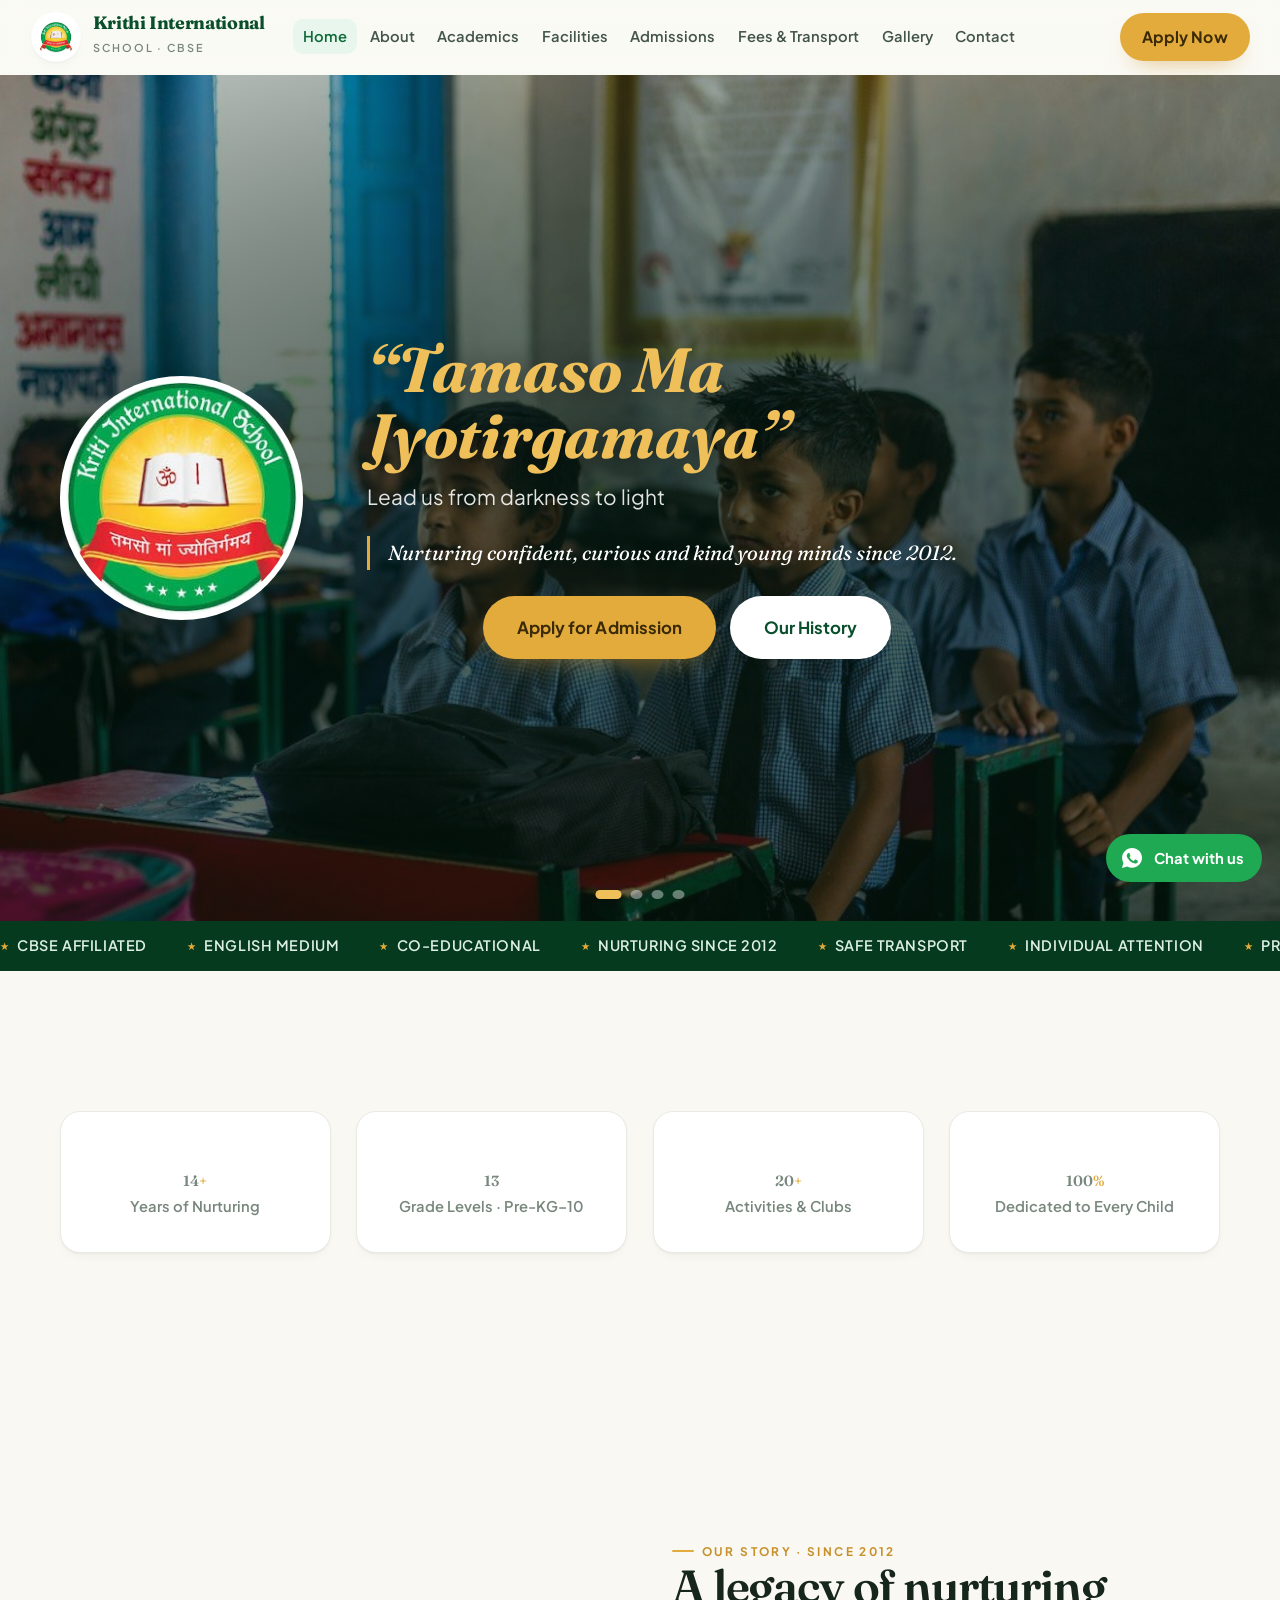
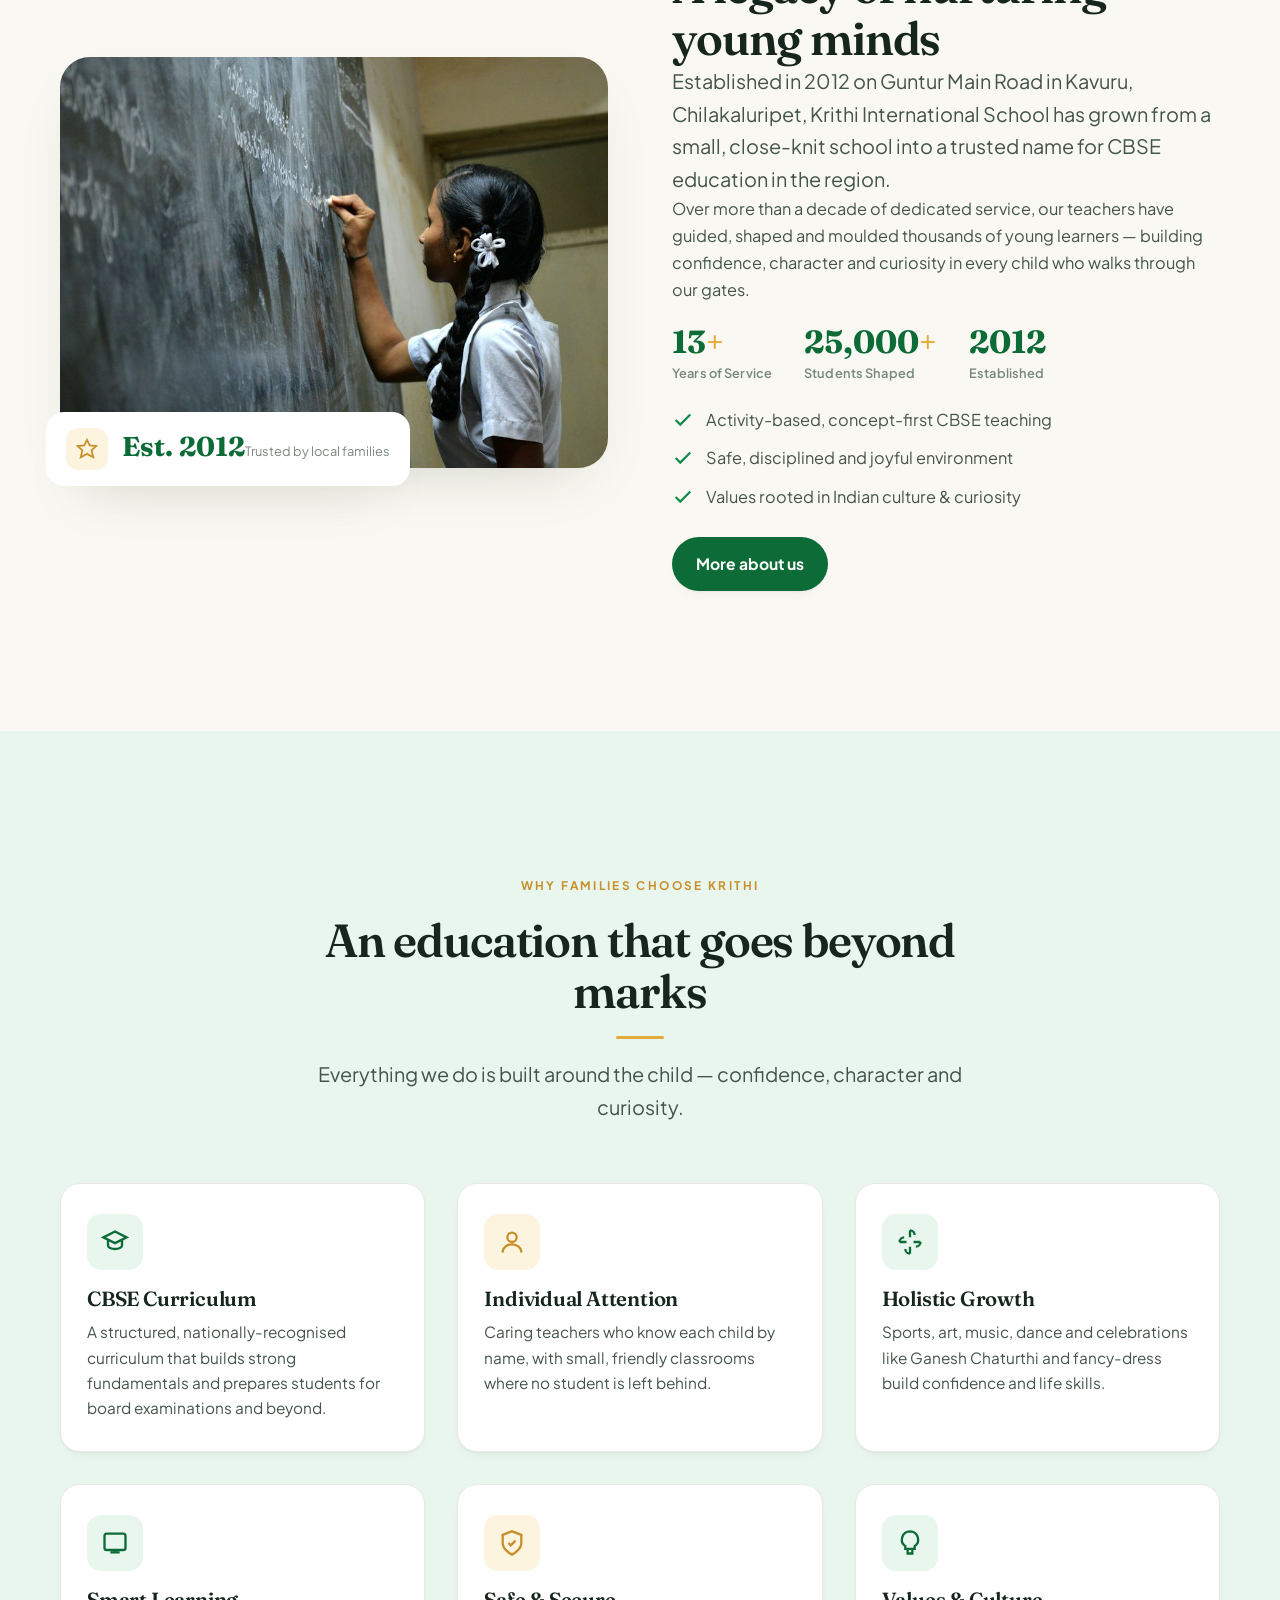
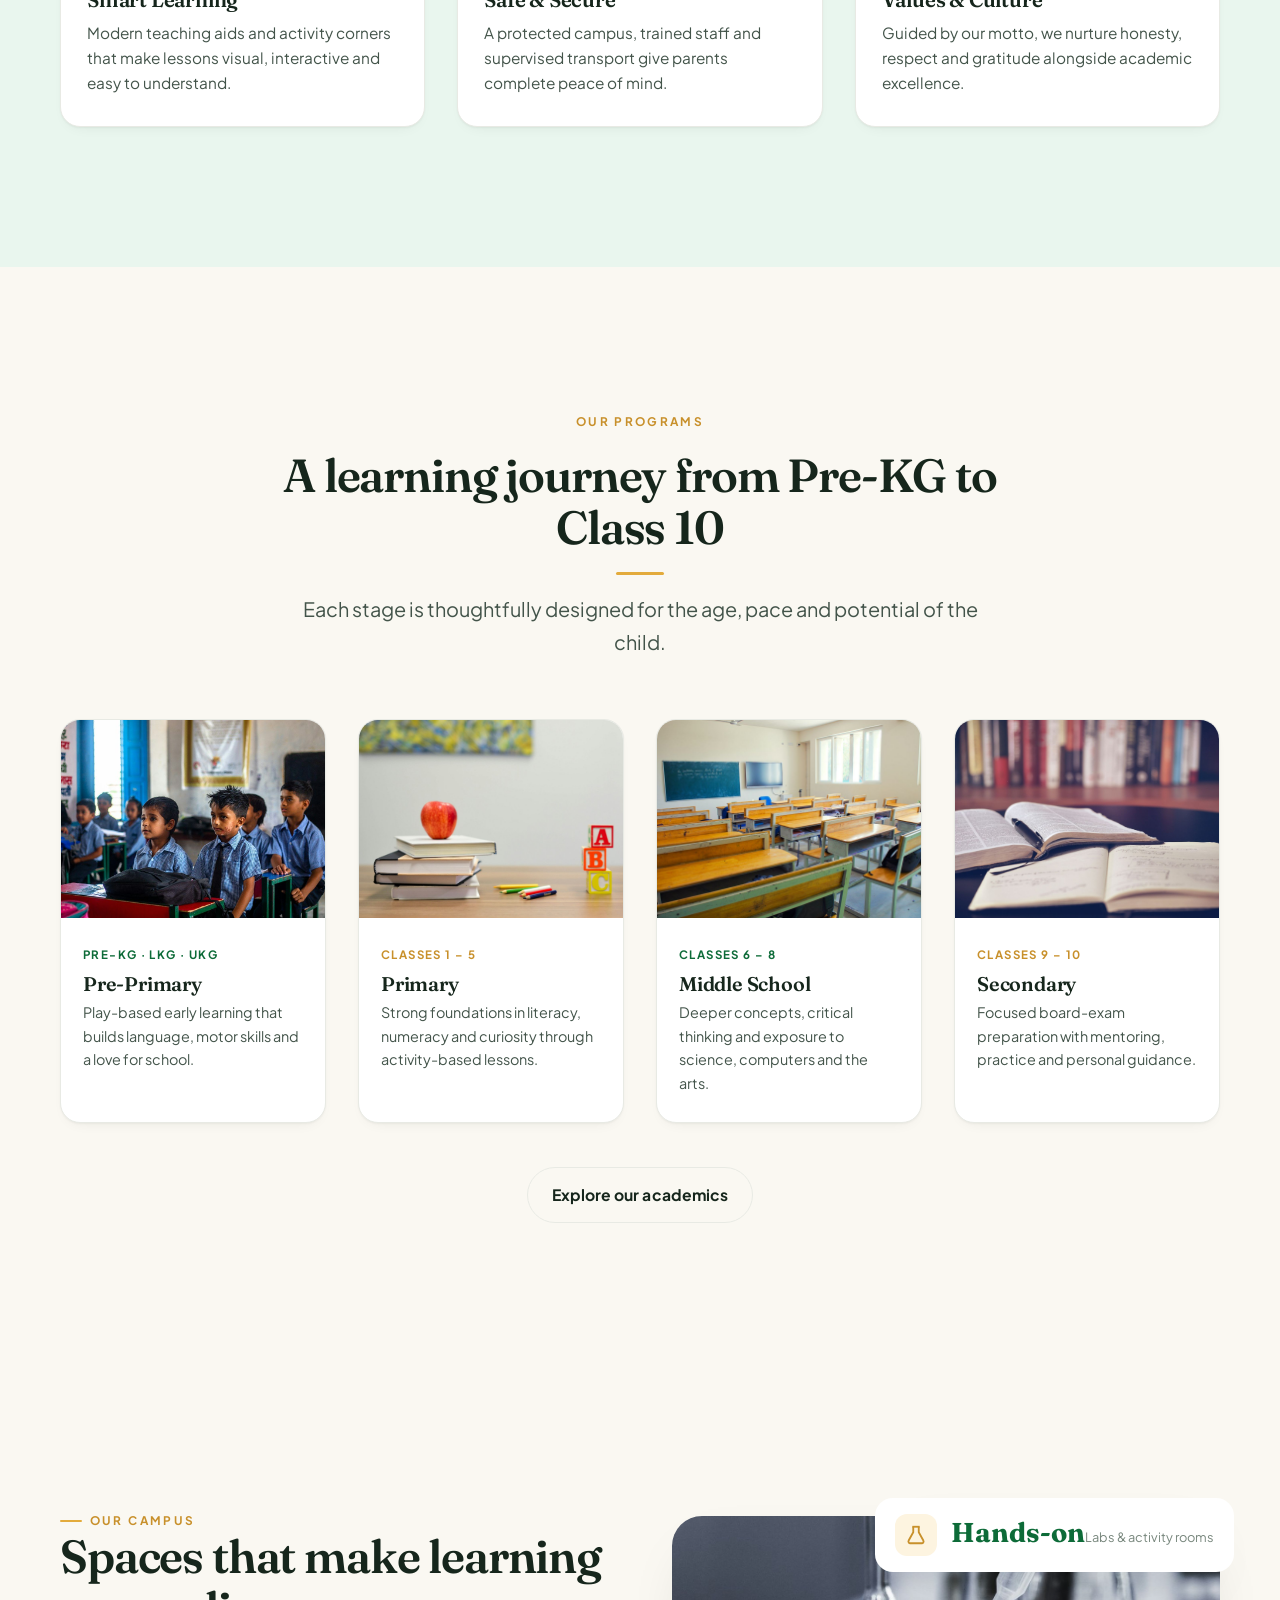
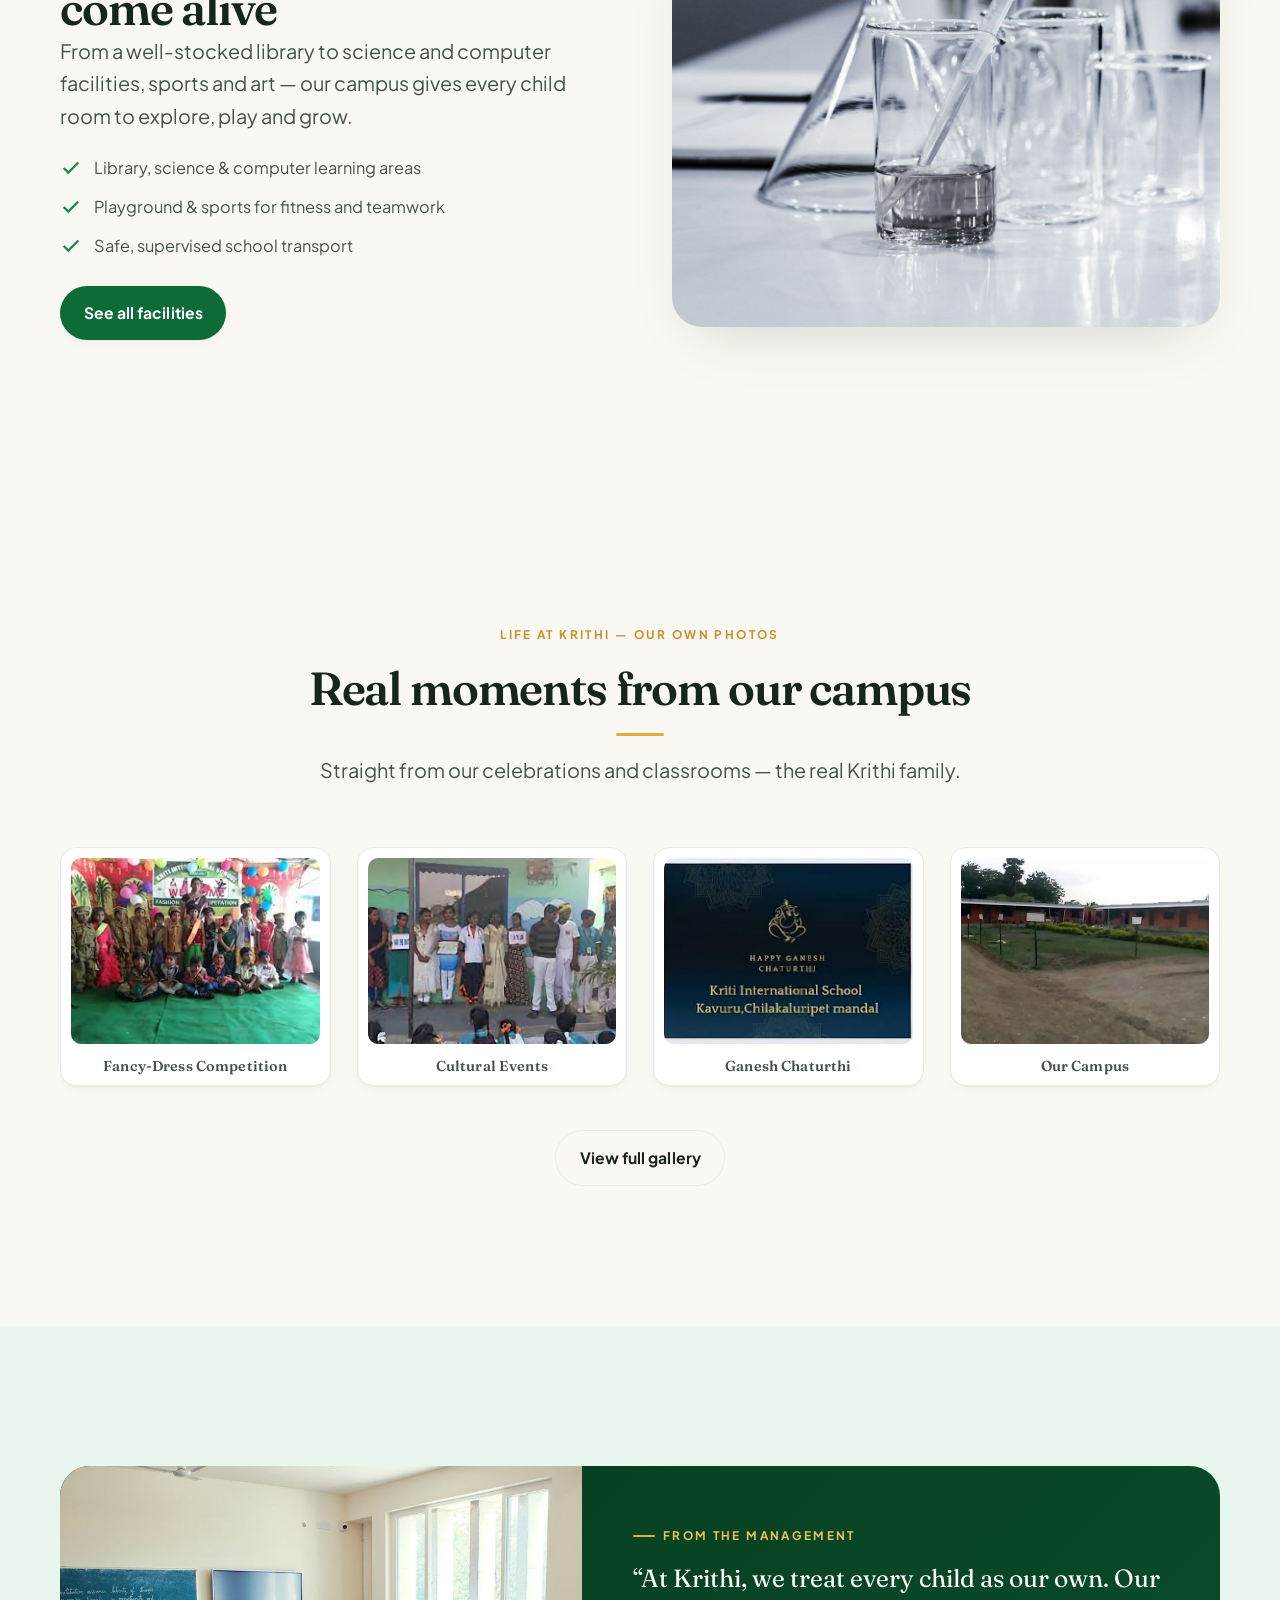
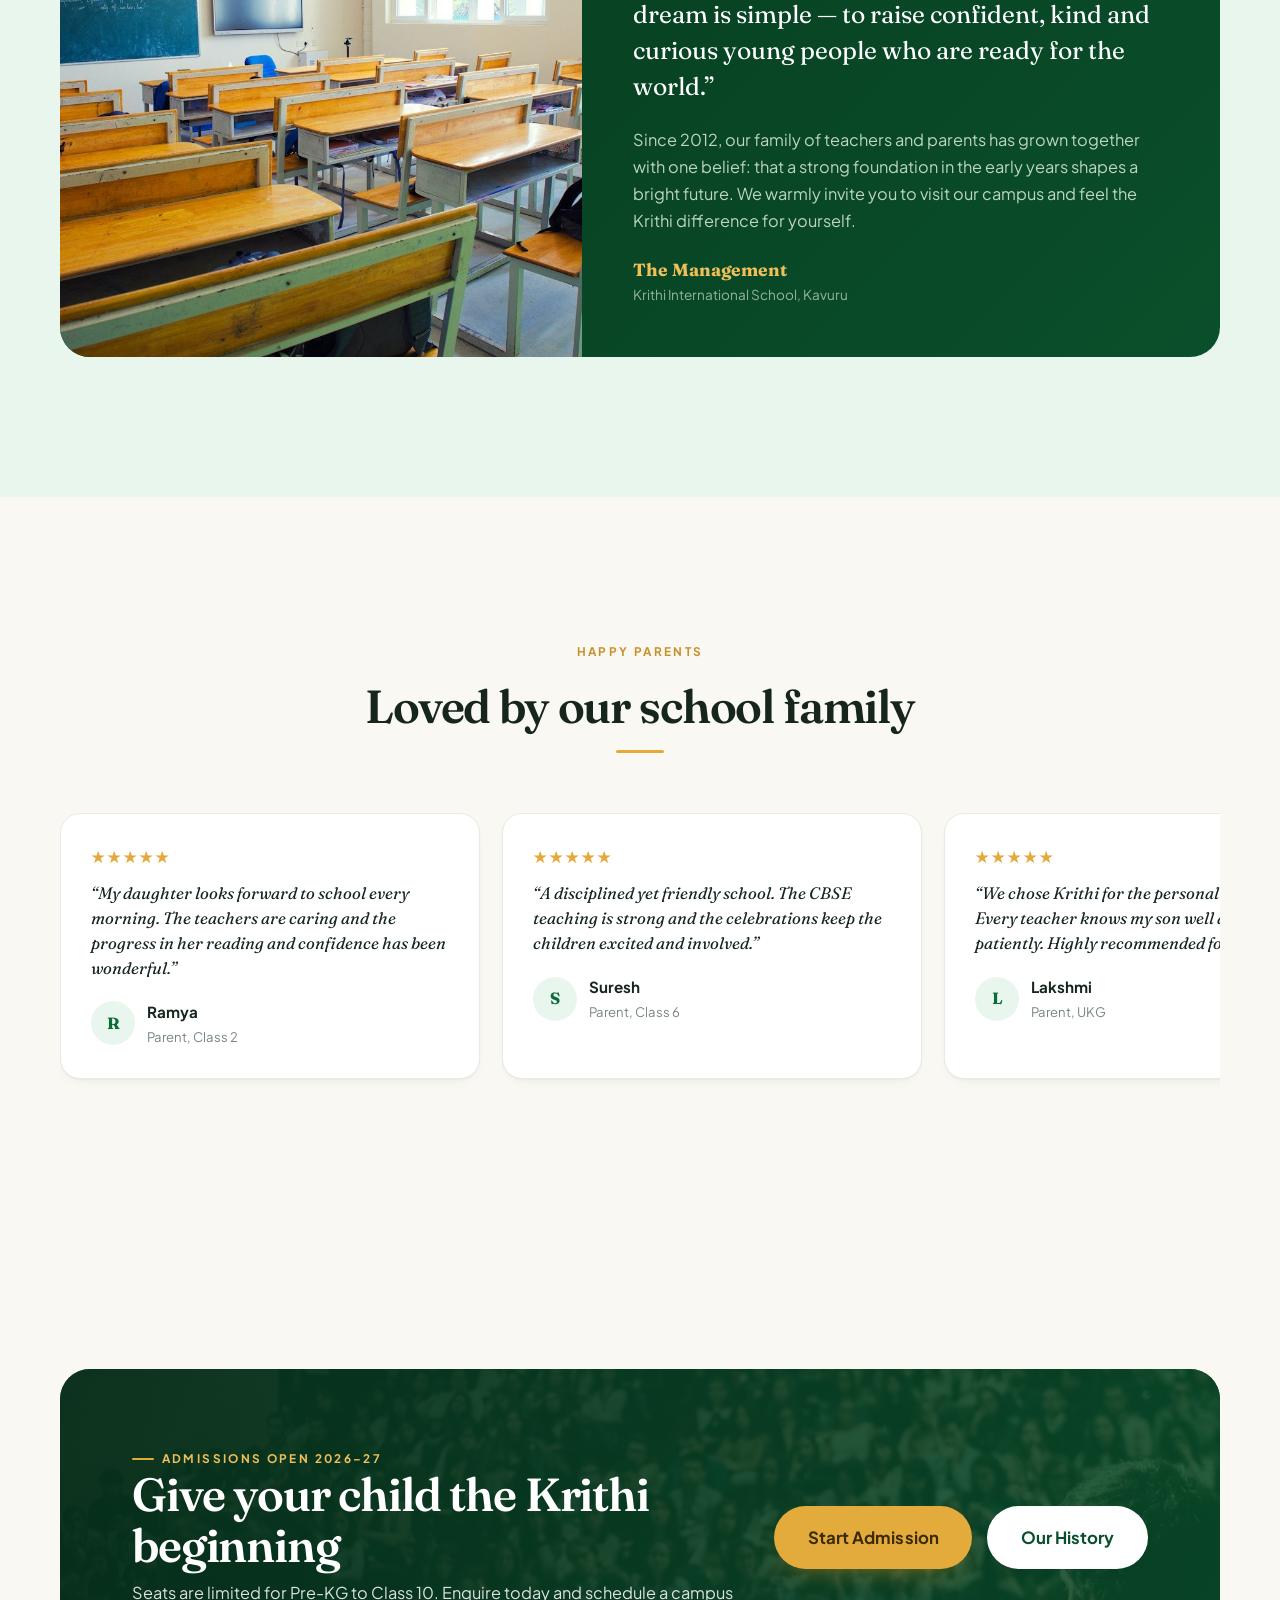
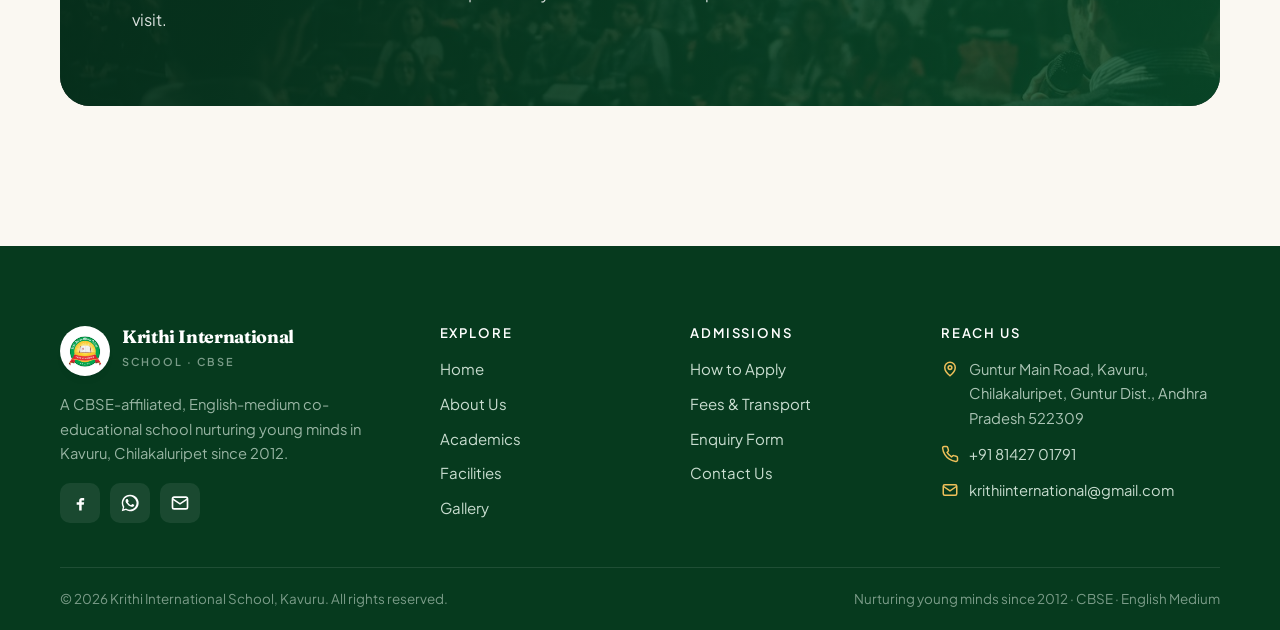
==== commit 68618dbc: "Remove the top announcement/sliding bar from all pages Co-Authored-By: Claude Opus 4.8 <noreply@anth" ====
--- a/index.html
+++ b/index.html
@@ -17,22 +17,6 @@
 <link rel="stylesheet" href="assets/css/style.css">
 </head>
 <body>
-
-<!-- ===== Announcement bar ===== -->
-<div class="topbar">
-  <div class="container">
-    <div class="ticker"><div class="ticker__track">
-      <span><b>Admissions Open 2026–27</b> — Pre-KG to Class 10 · Limited seats</span>
-      <span>Guntur Main Road, Kavuru, Chilakaluripet, Guntur District, A.P.</span>
-      <span><b>CBSE Affiliated</b> · English Medium · Co-educational</span>
-      <span>Nurturing young minds since 2012</span>
-    </div></div>
-    <div class="topbar__contact">
-      <a href="tel:+918142701791">+91 81427 01791</a>
-      <a href="mailto:krithiinternational@gmail.com">krithiinternational@gmail.com</a>
-    </div>
-  </div>
-</div>
 
 <!-- ===== Header ===== -->
 <header class="site-header">
--- a/assets/css/style.css
+++ b/assets/css/style.css
@@ -903,5 +903,5 @@
 .about-stat small{ display:block; font-size:.8rem; color:var(--muted); font-weight:600; margin-top:3px; letter-spacing:.01em; }
 
 /* widen the nav bar, reduce side whitespace */
-.site-header .nav{ max-width:none; padding-inline:clamp(20px,2.4vw,52px); justify-content:flex-start; gap:clamp(16px,2.2vw,36px); }
+.site-header .nav{ max-width:1500px; margin-inline:auto; padding-inline:clamp(20px,2.4vw,44px); justify-content:flex-start; gap:clamp(16px,2.2vw,36px); }
 .site-header .nav__cta{ margin-left:auto; }
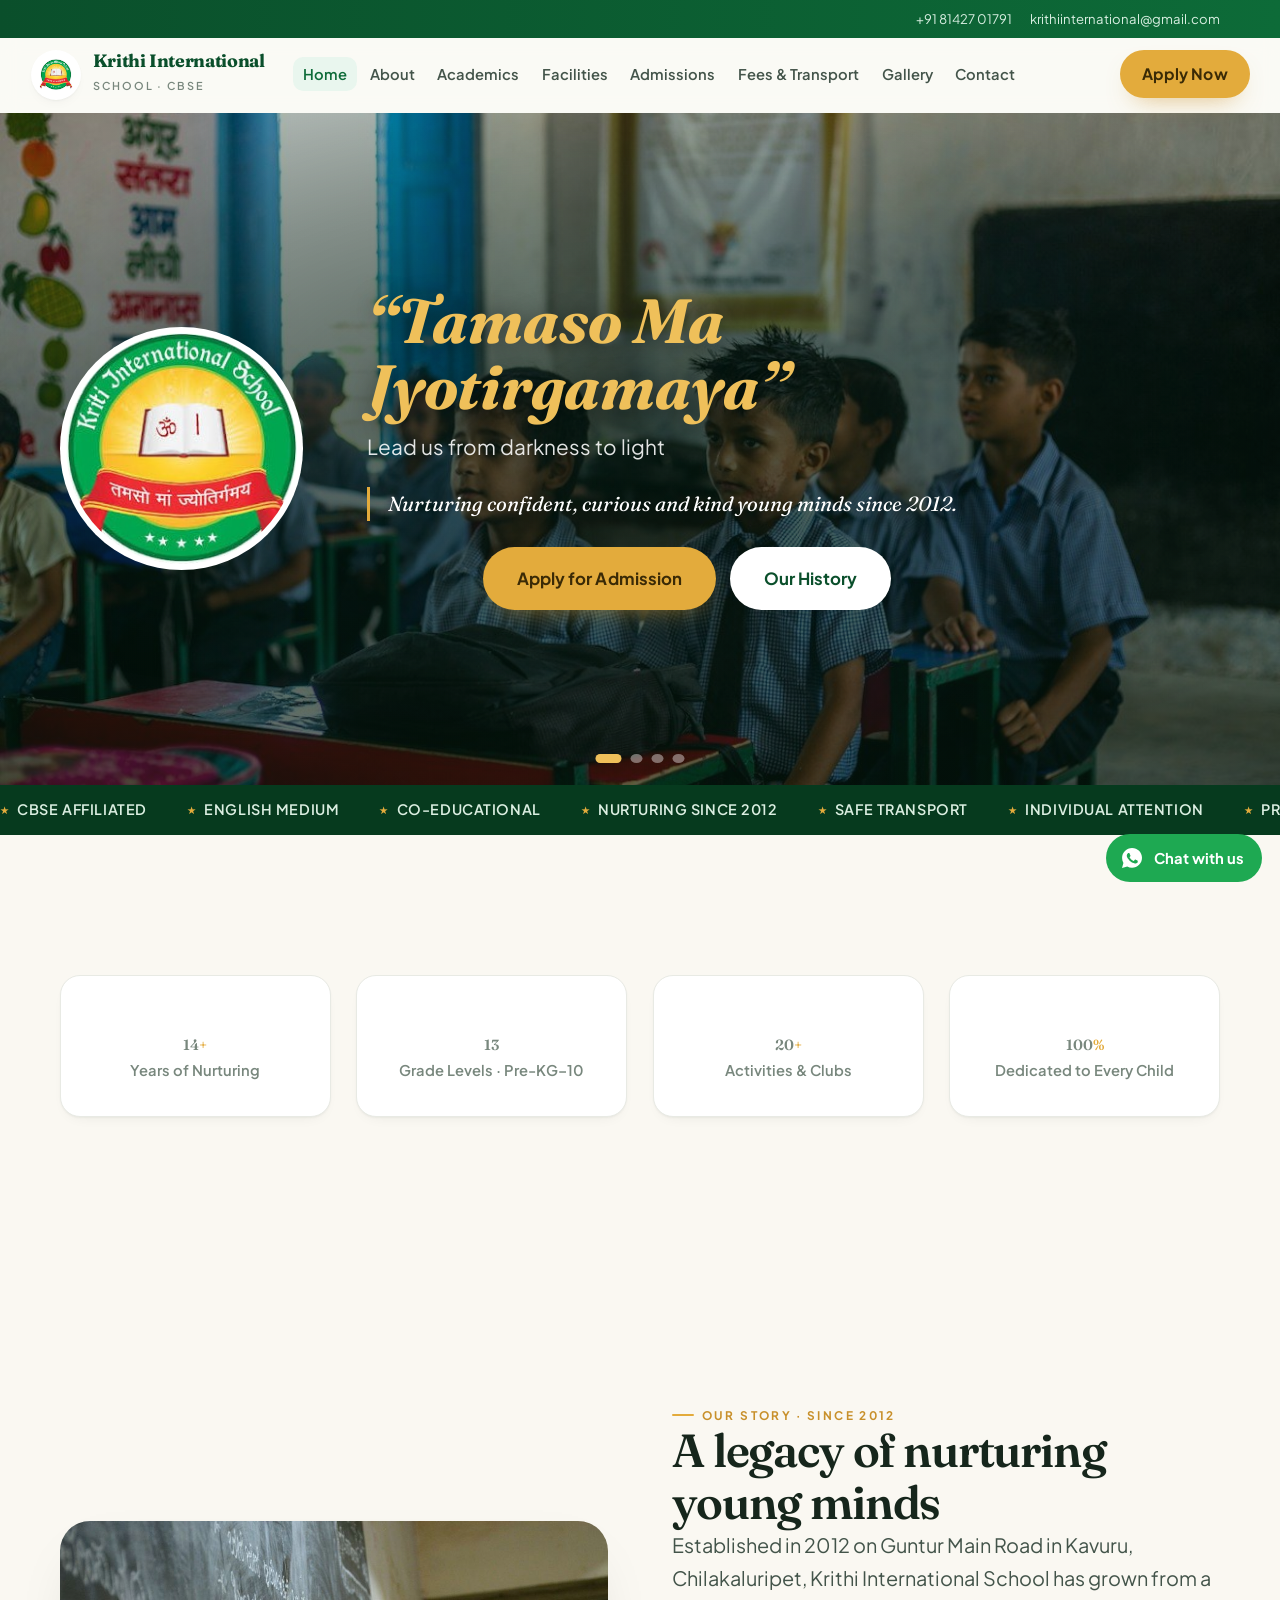
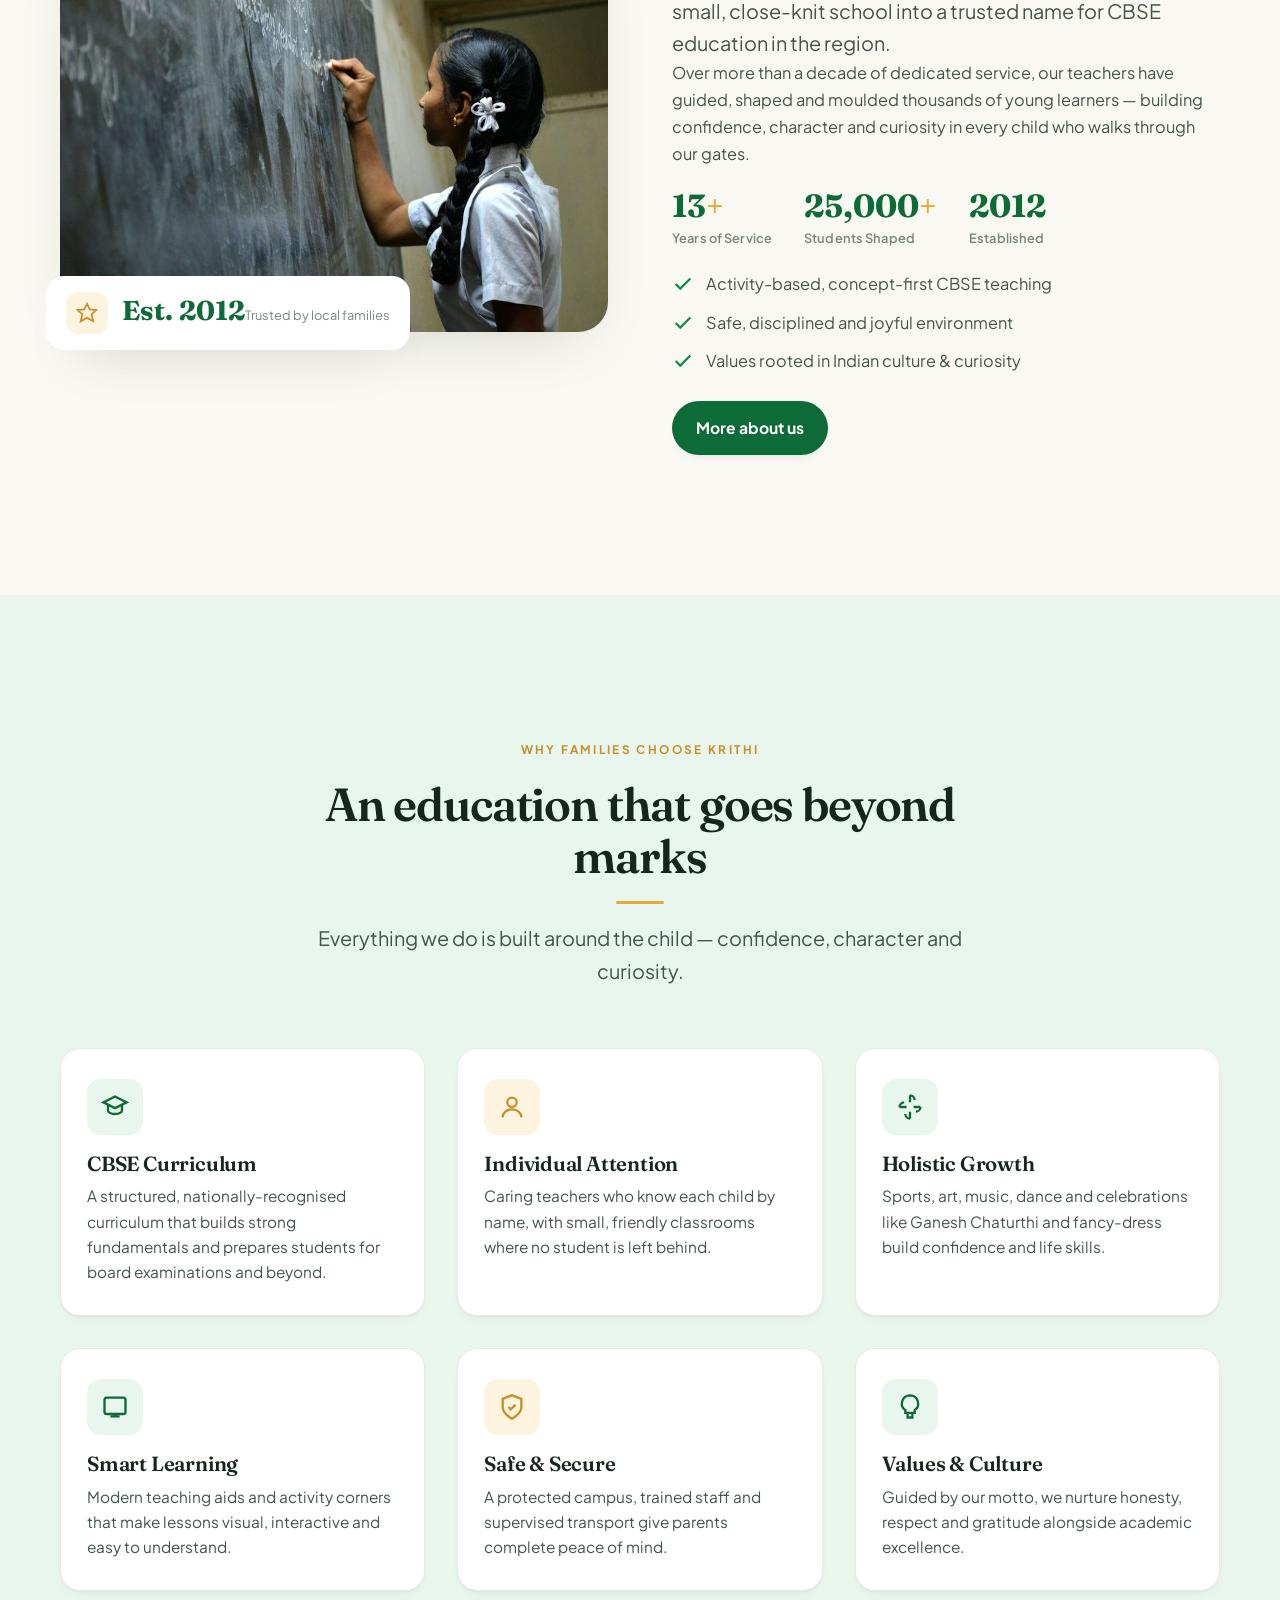
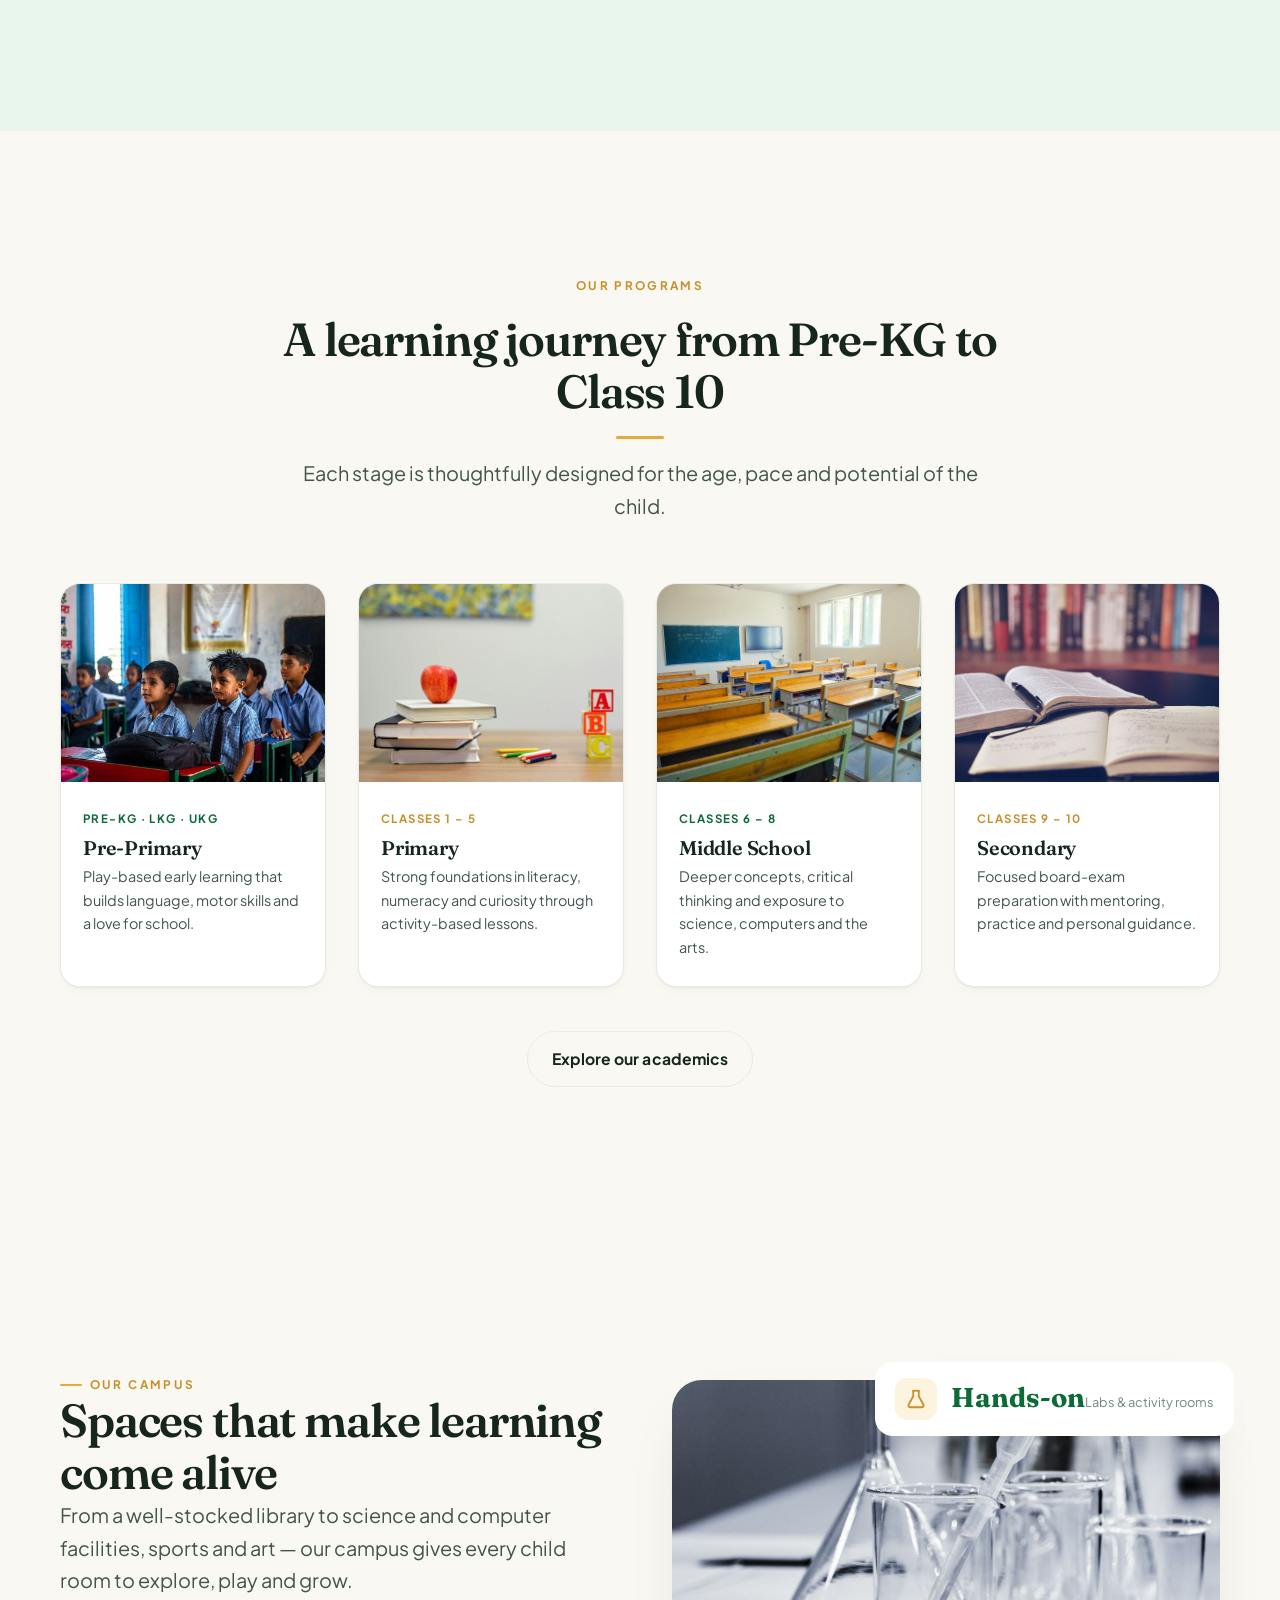
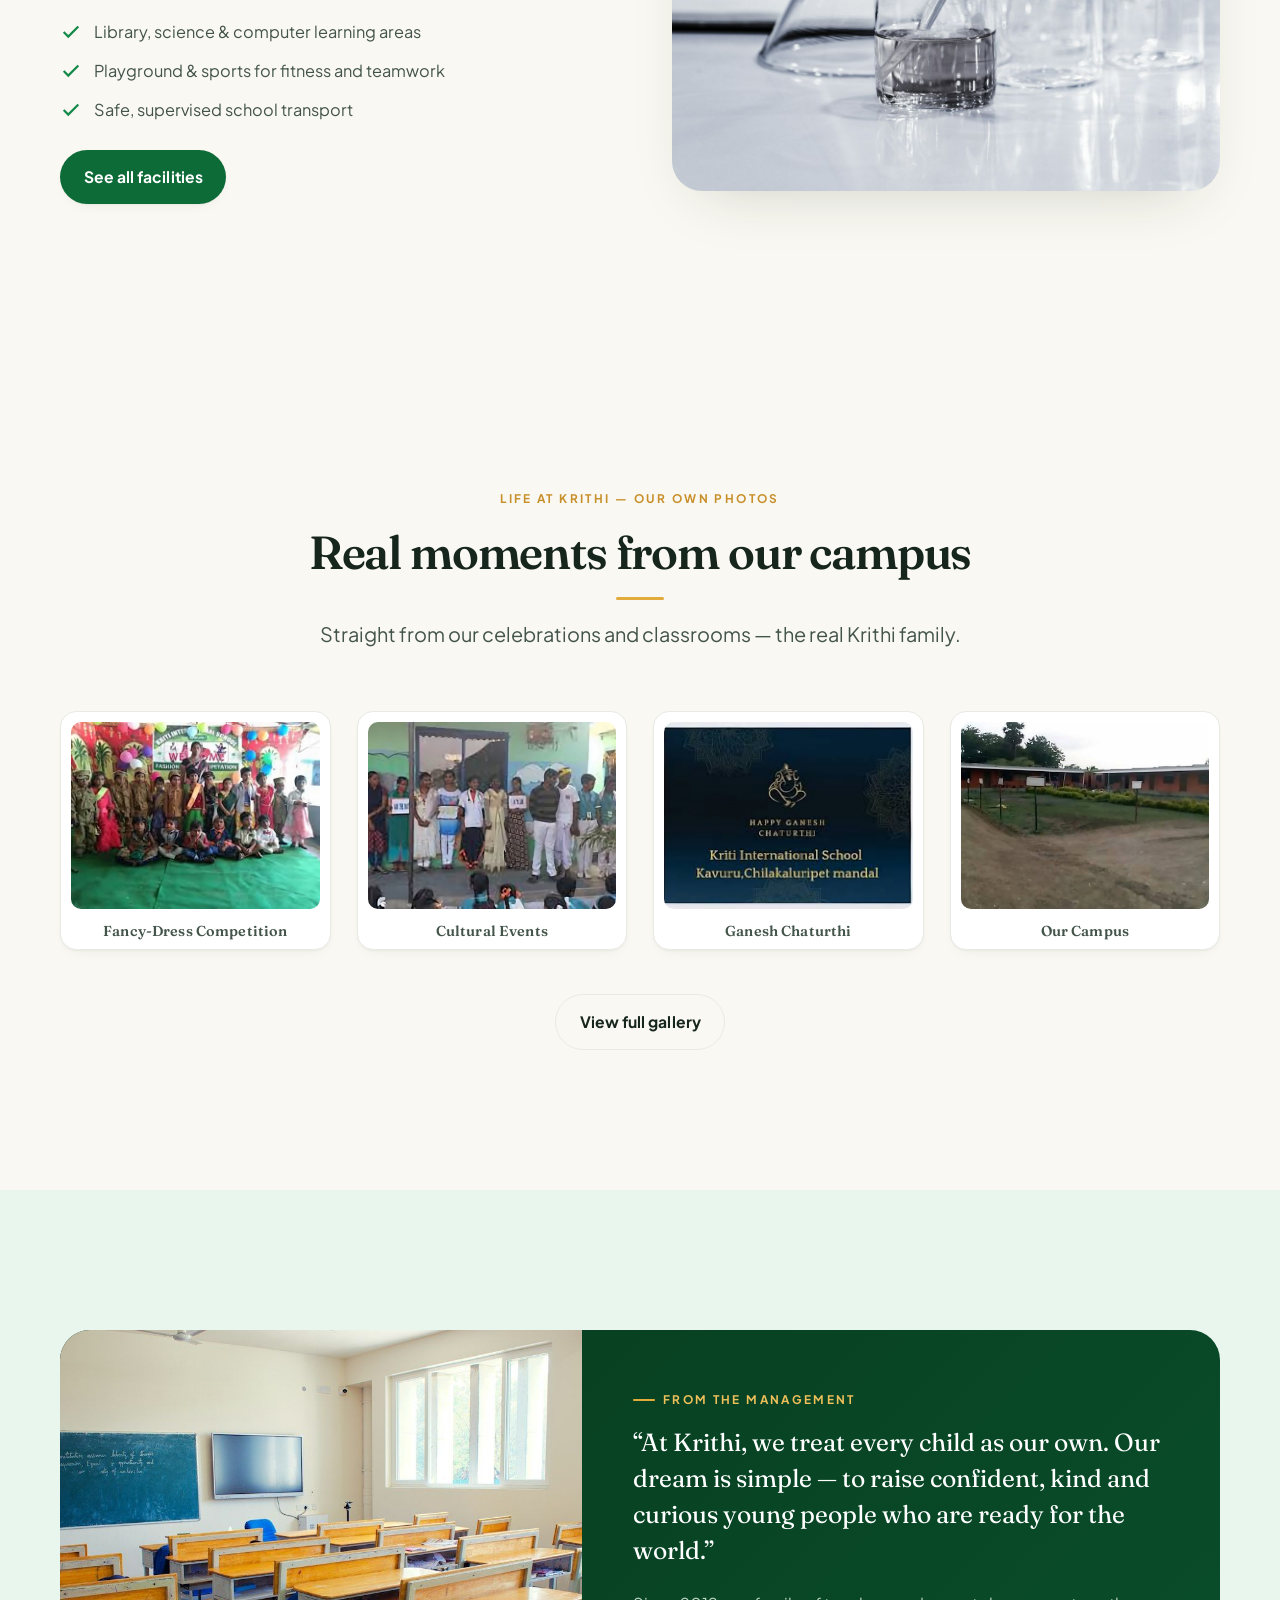
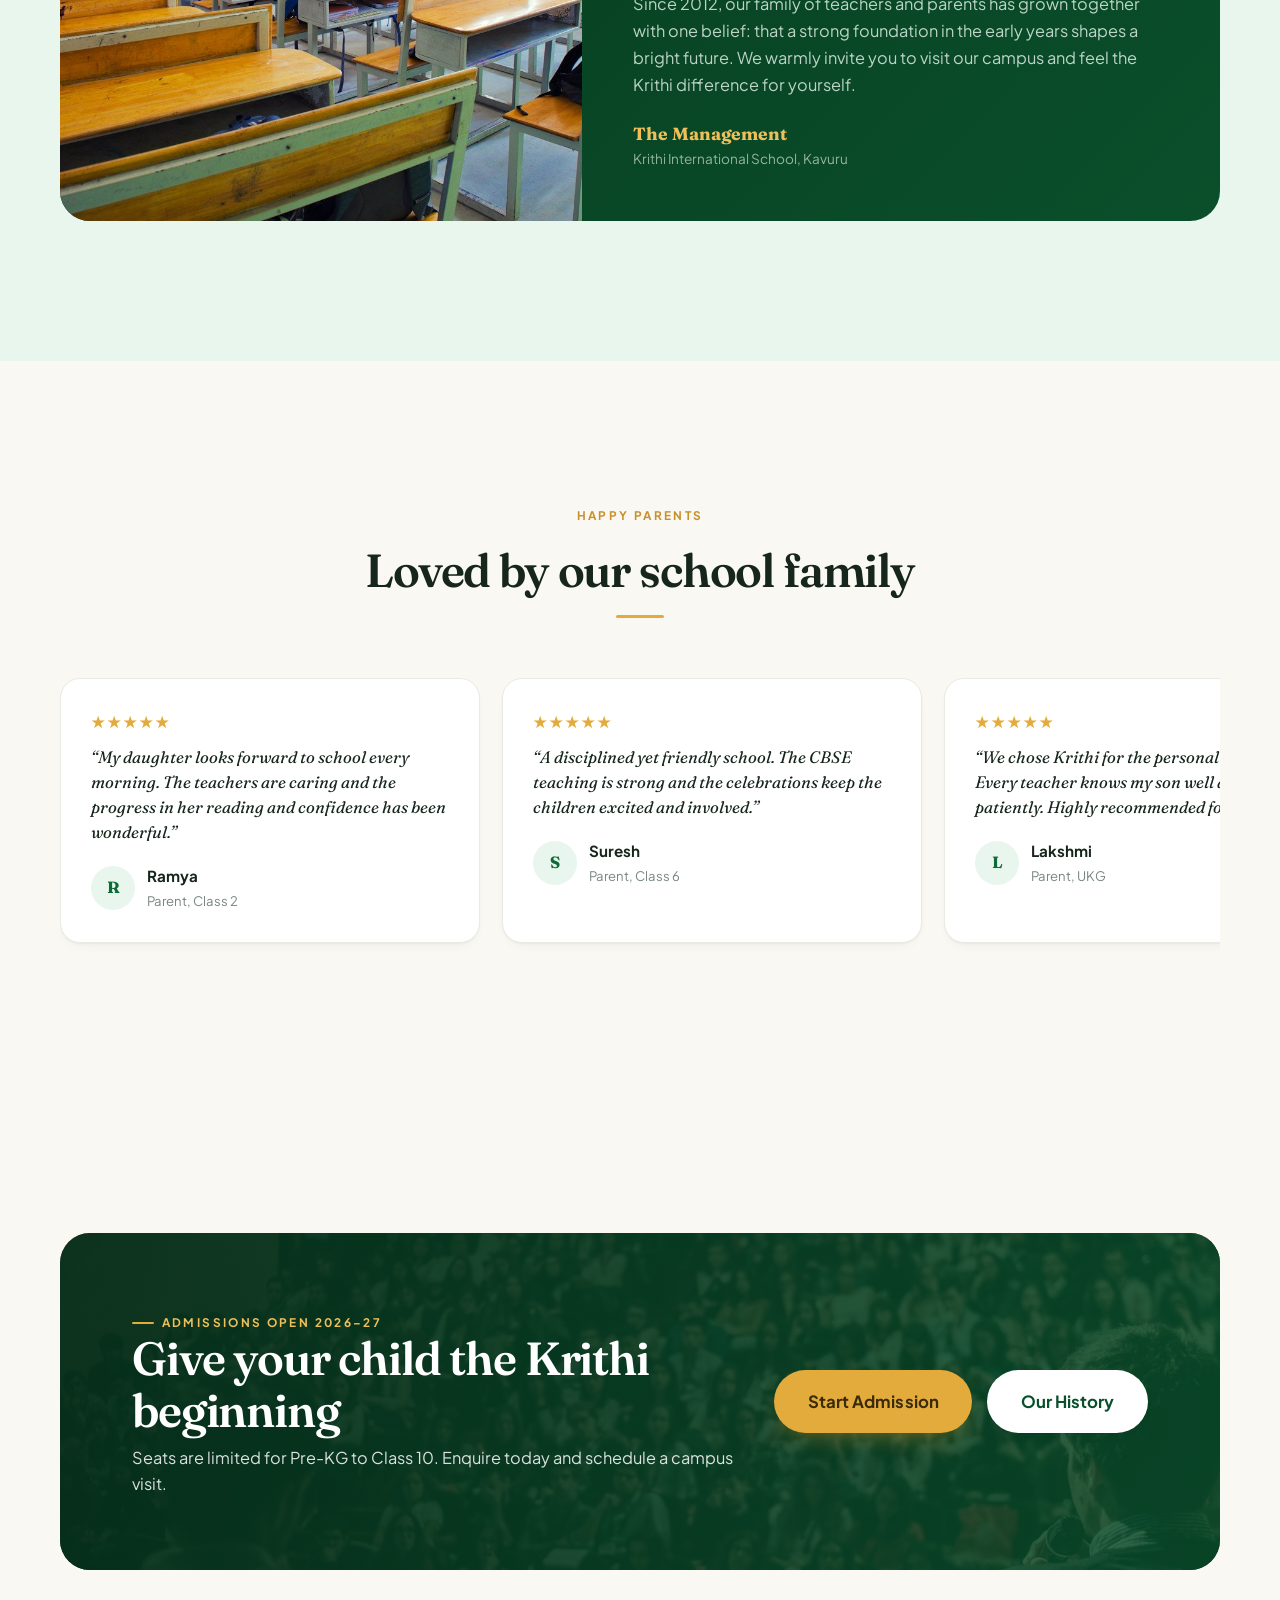
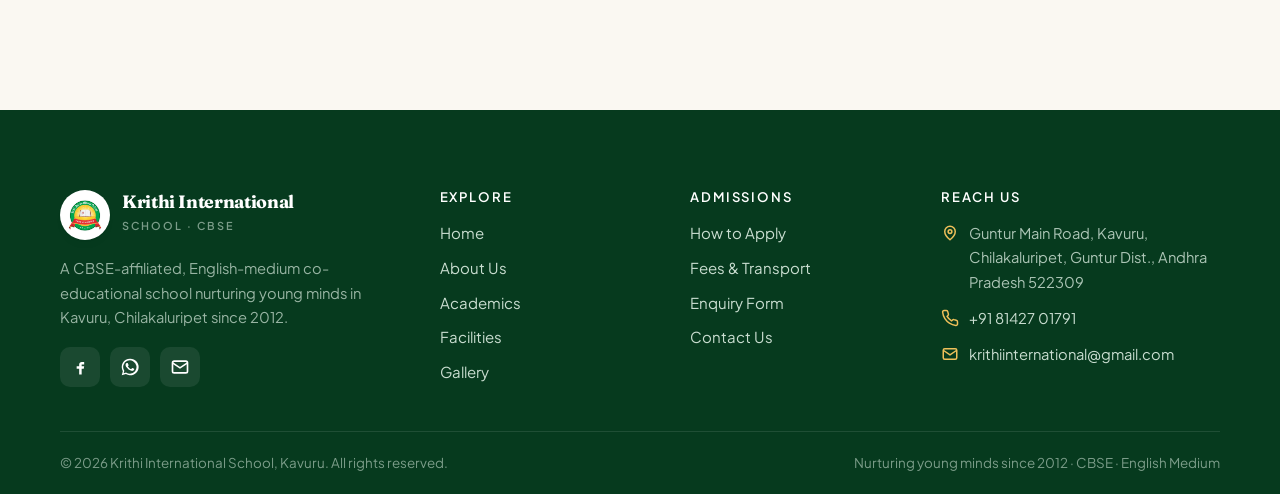
==== commit 358e3794: "Restore top announcement bar; compact hero so bottom marquee is in frame - Bring back the top scroll" ====
--- a/index.html
+++ b/index.html
@@ -17,6 +17,22 @@
 <link rel="stylesheet" href="assets/css/style.css">
 </head>
 <body>
+
+<!-- ===== Announcement bar ===== -->
+<div class="topbar">
+  <div class="container">
+    <div class="ticker"><div class="ticker__track">
+      <span><b>Admissions Open 2026–27</b> — Pre-KG to Class 10 · Limited seats</span>
+      <span>Guntur Main Road, Kavuru, Chilakaluripet, Guntur District, A.P.</span>
+      <span><b>CBSE Affiliated</b> · English Medium · Co-educational</span>
+      <span>Nurturing young minds since 2012</span>
+    </div></div>
+    <div class="topbar__contact">
+      <a href="tel:+918142701791">+91 81427 01791</a>
+      <a href="mailto:krithiinternational@gmail.com">krithiinternational@gmail.com</a>
+    </div>
+  </div>
+</div>
 
 <!-- ===== Header ===== -->
 <header class="site-header">
--- a/assets/css/style.css
+++ b/assets/css/style.css
@@ -905,3 +905,10 @@
 /* widen the nav bar, reduce side whitespace */
 .site-header .nav{ max-width:1500px; margin-inline:auto; padding-inline:clamp(20px,2.4vw,44px); justify-content:flex-start; gap:clamp(16px,2.2vw,36px); }
 .site-header .nav__cta{ margin-left:auto; }
+
+/* v12 — shorter hero so the bottom marquee shows within the first screen */
+.hero5{ min-height:min(80vh,720px) !important; }
+
+/* v12b — compact hero so marquee is in frame */
+.hero5{ min-height:min(72vh,640px) !important; }
+.hero5__inner{ padding-block:clamp(40px,6vw,74px) !important; }
